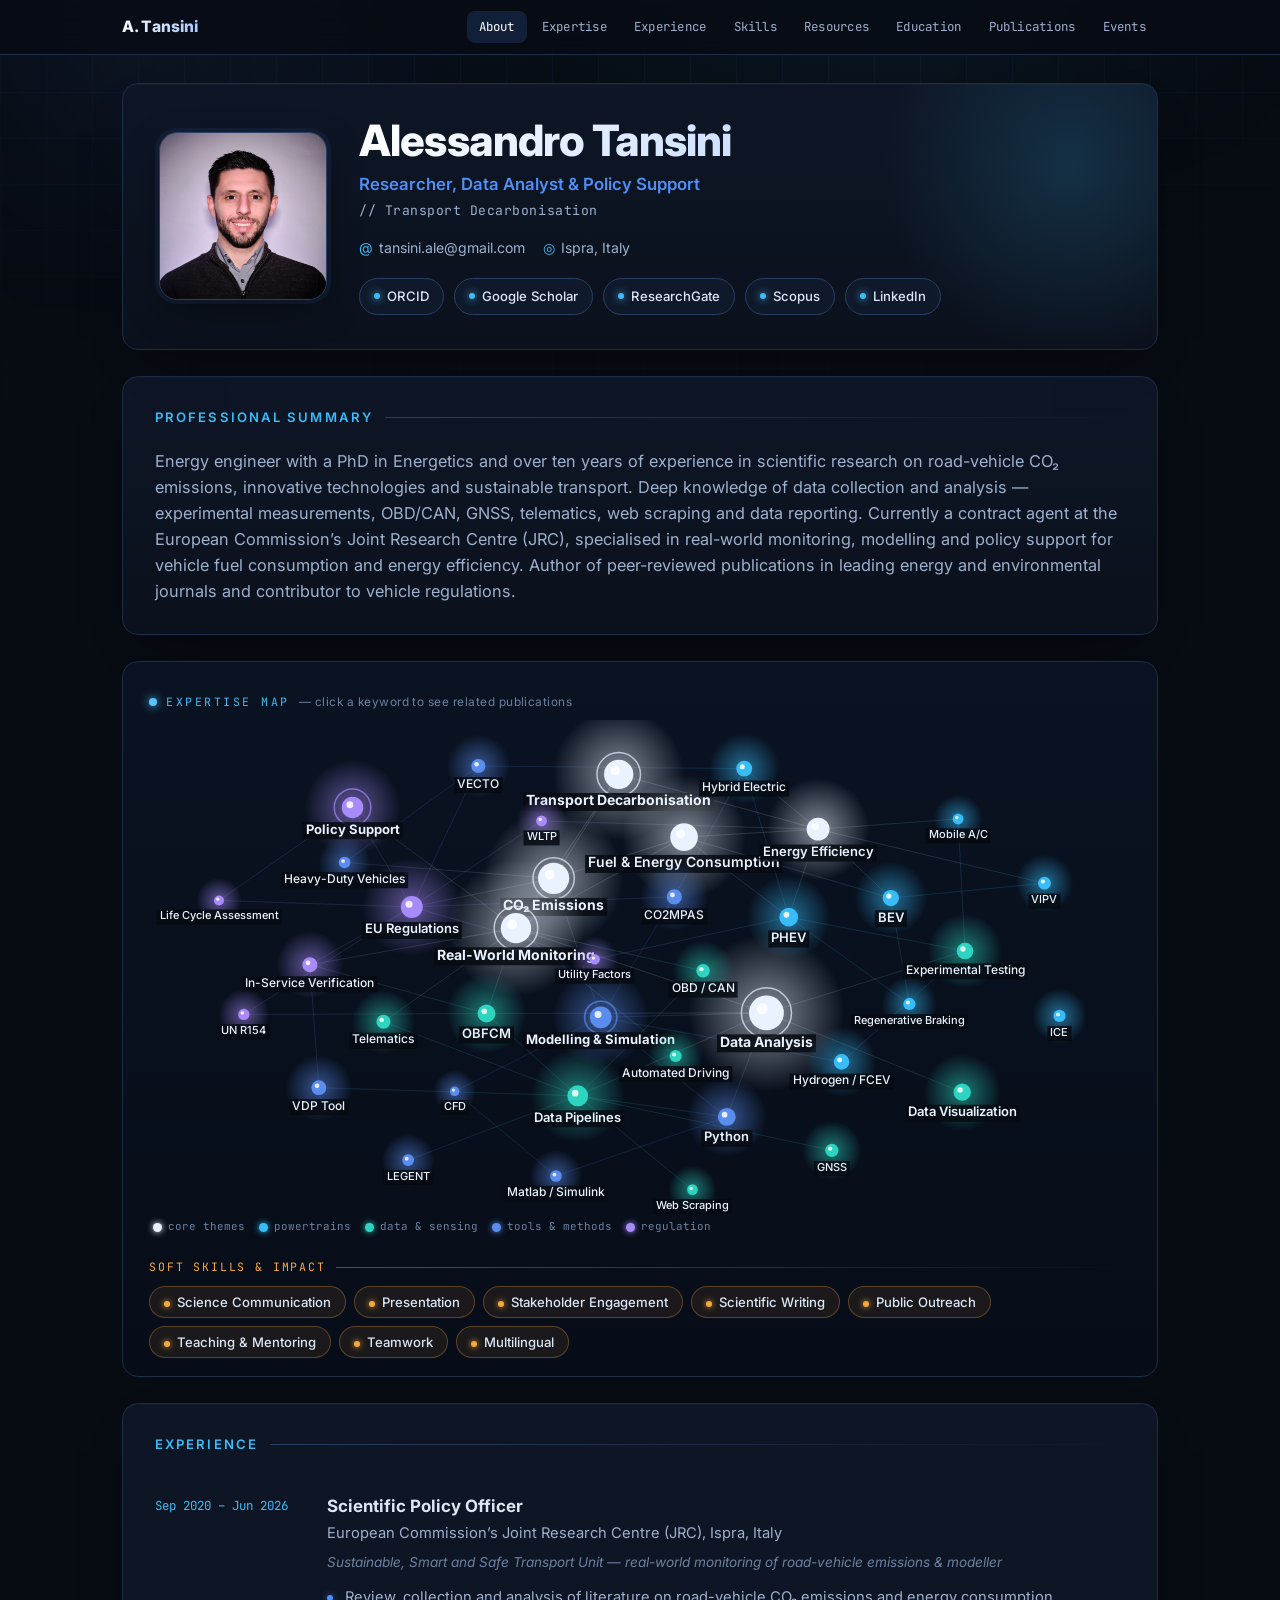
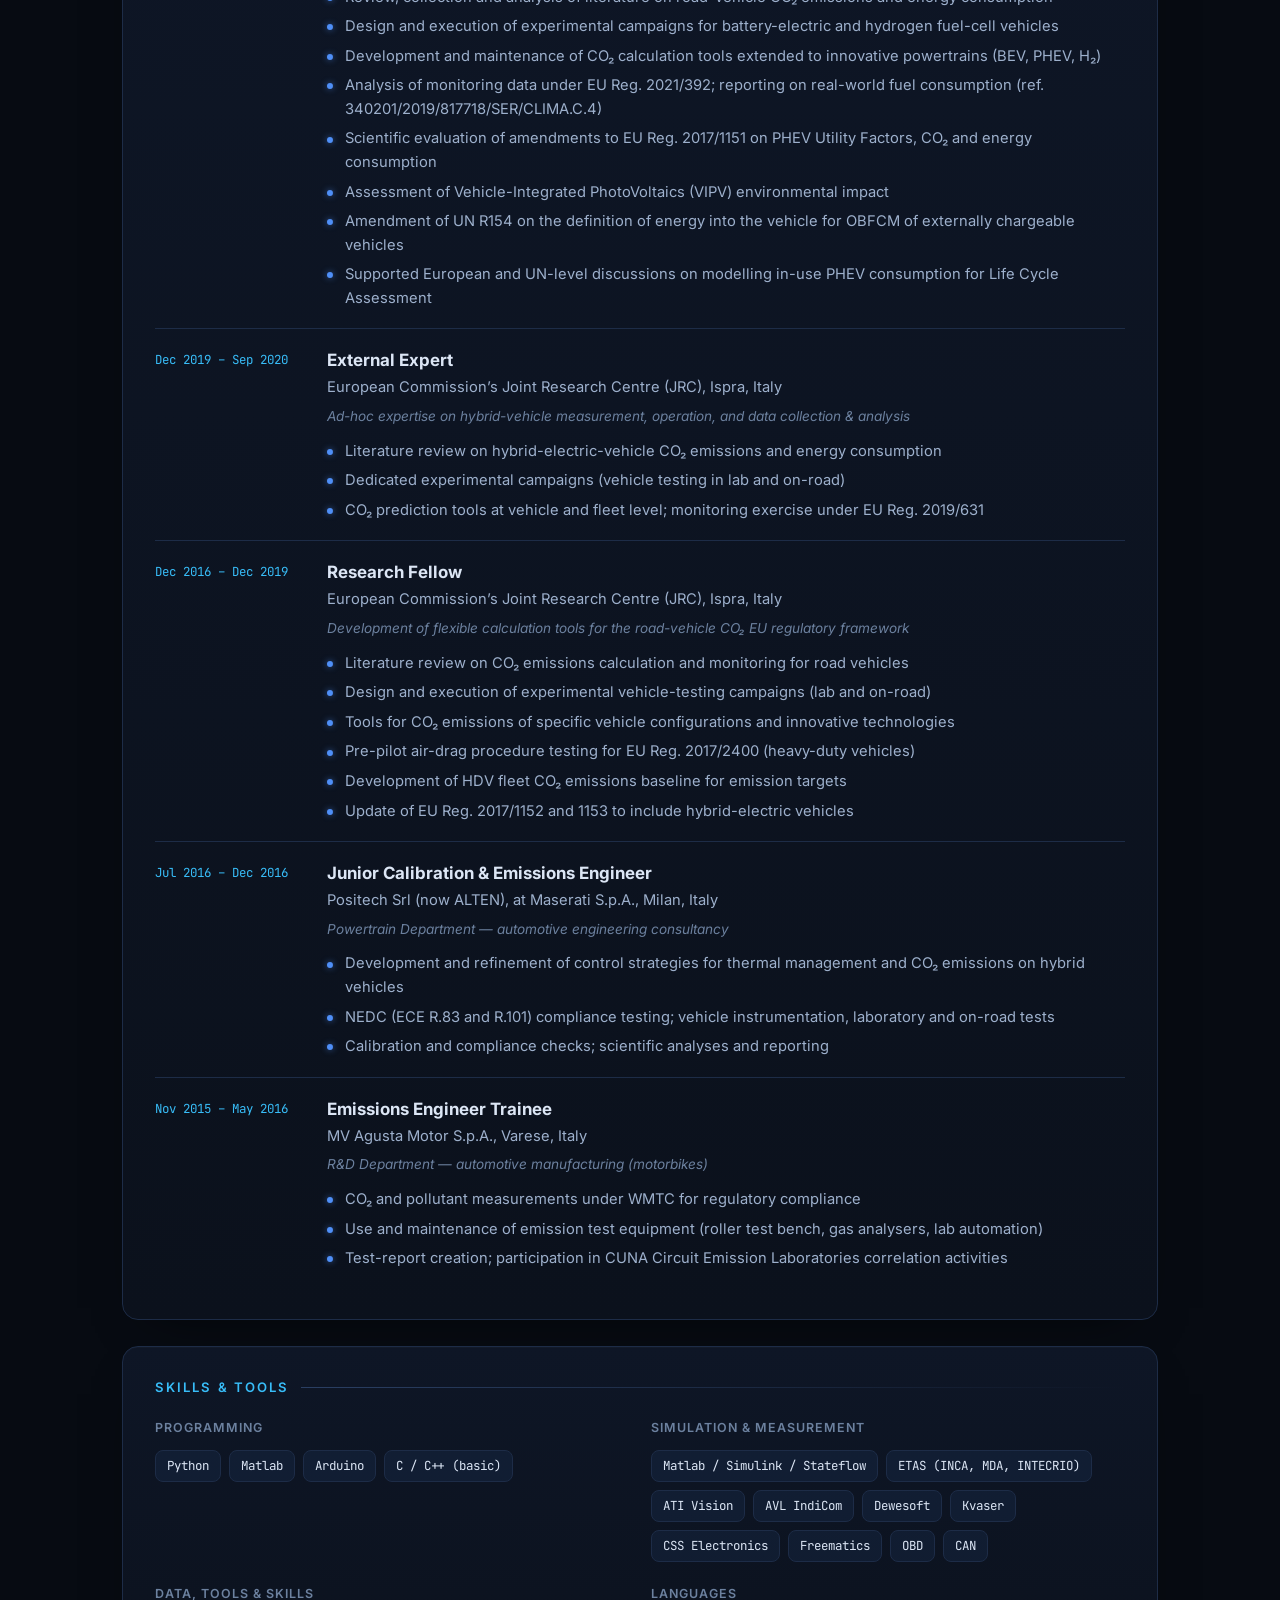
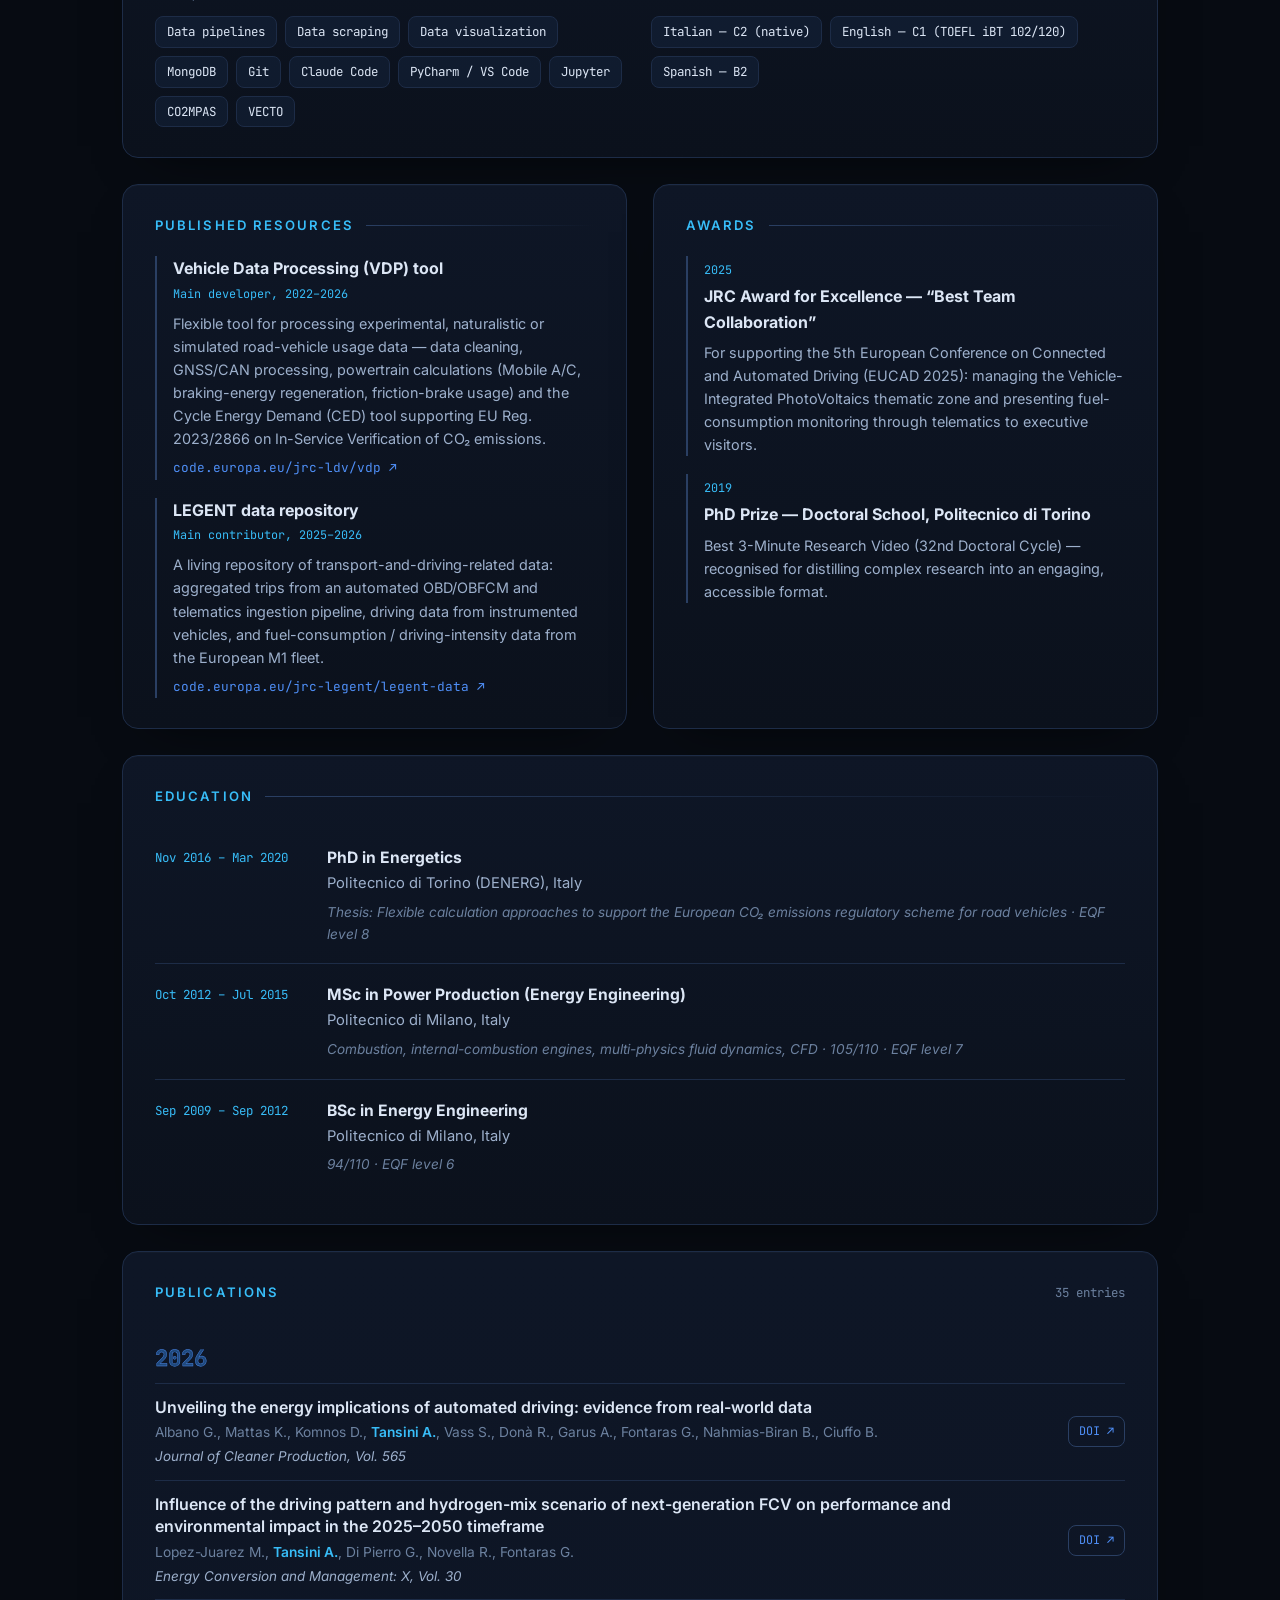
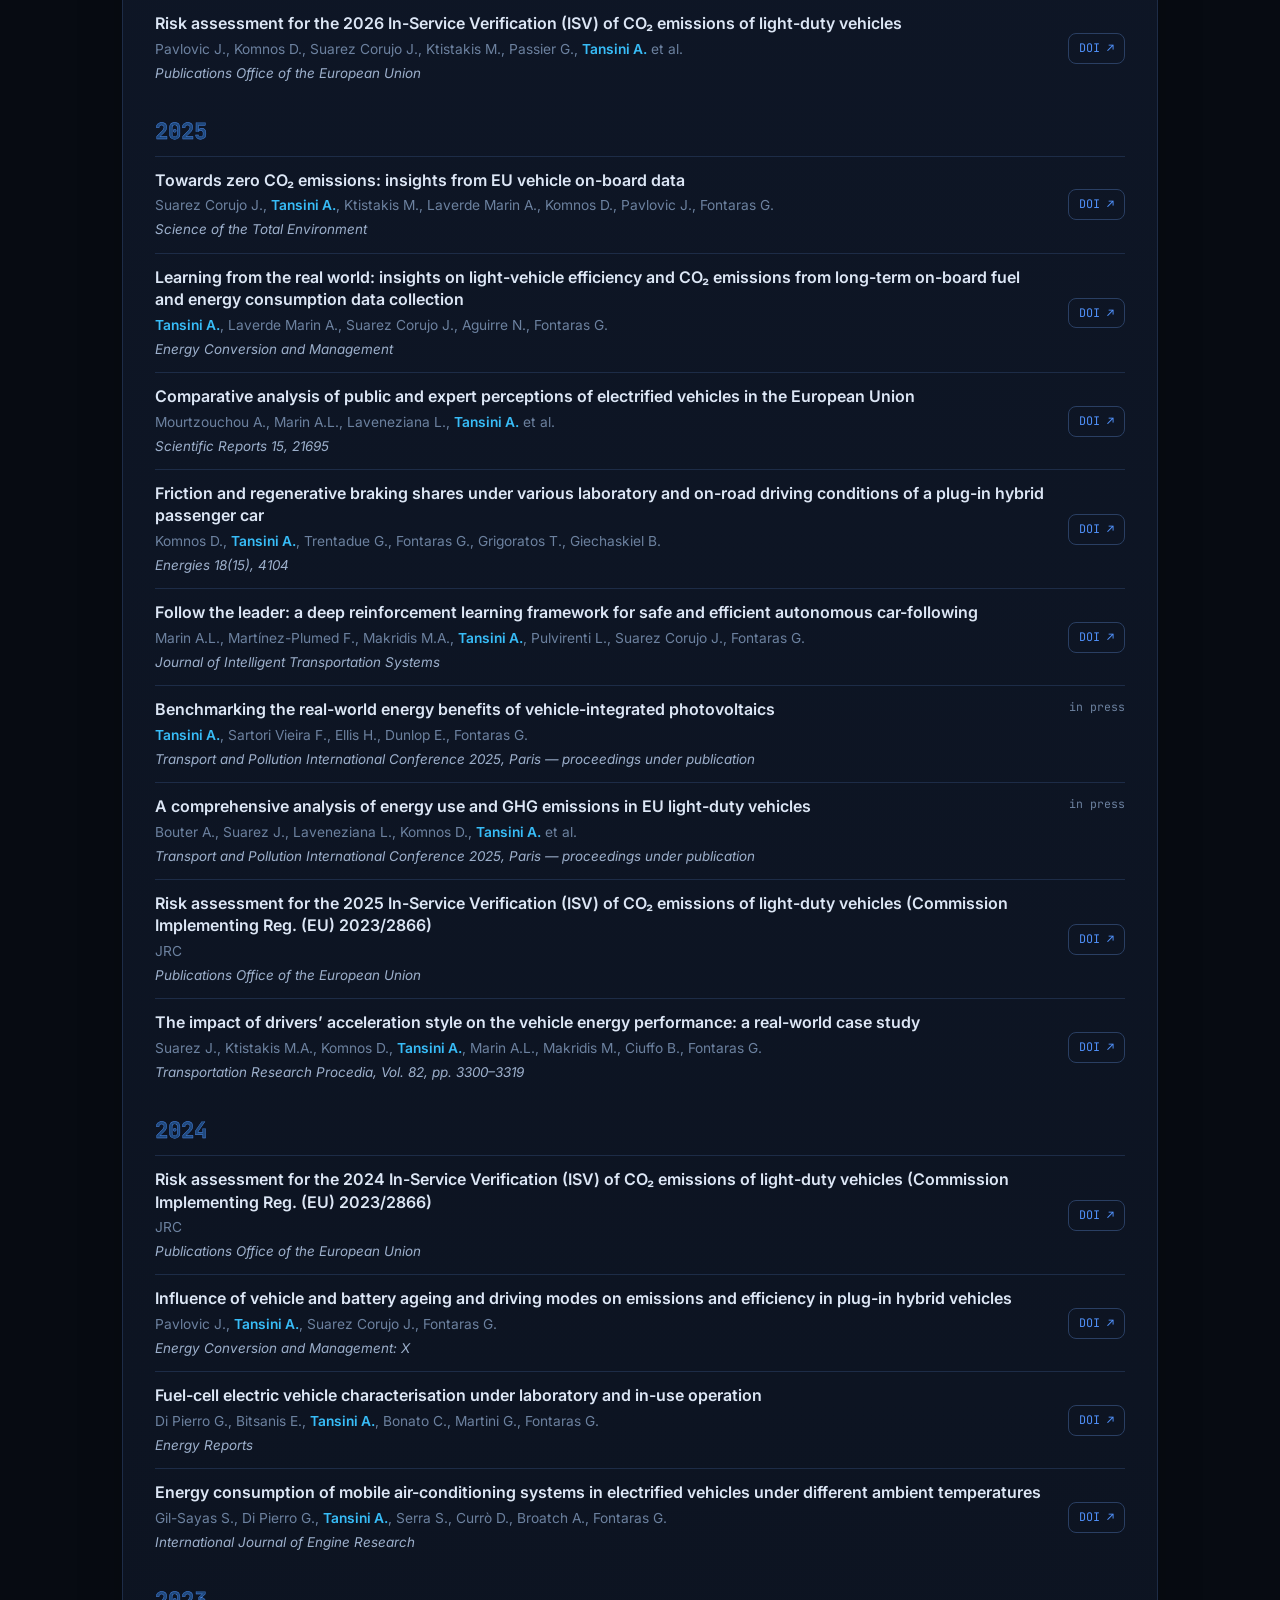
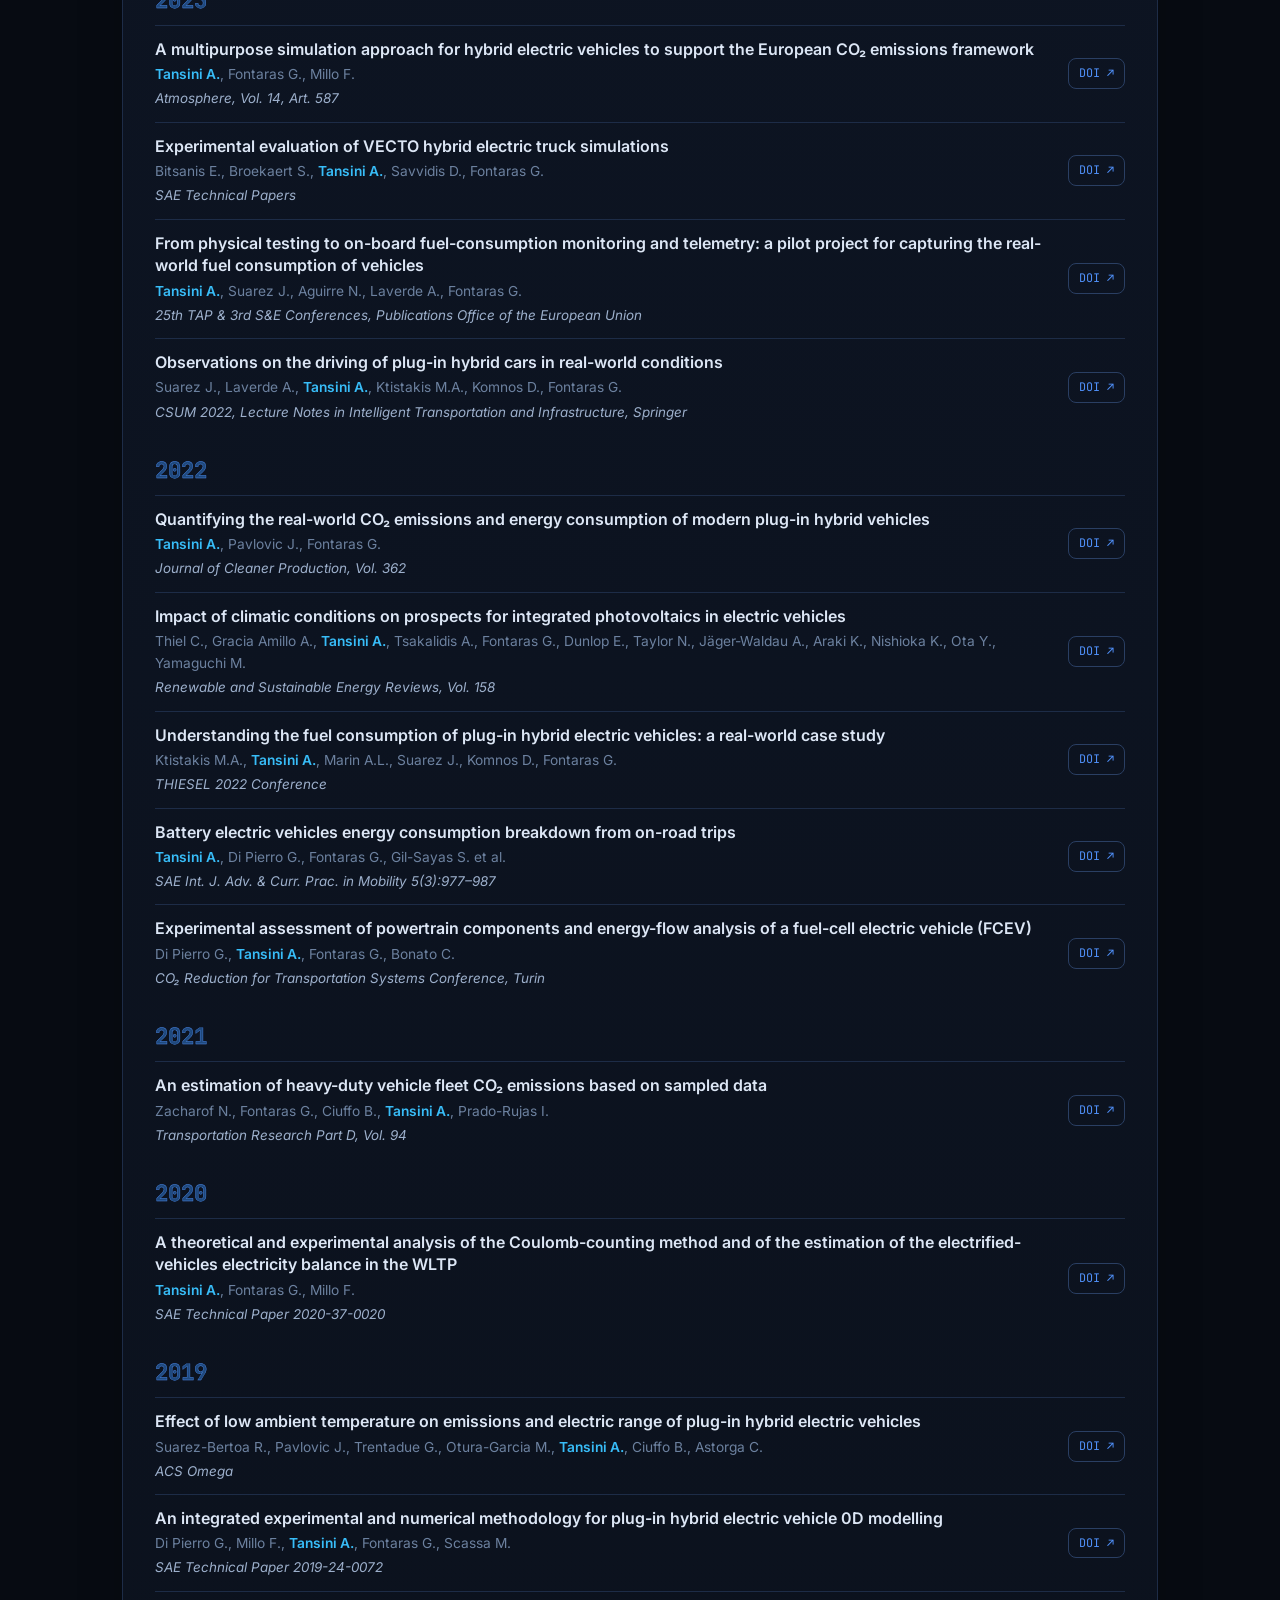
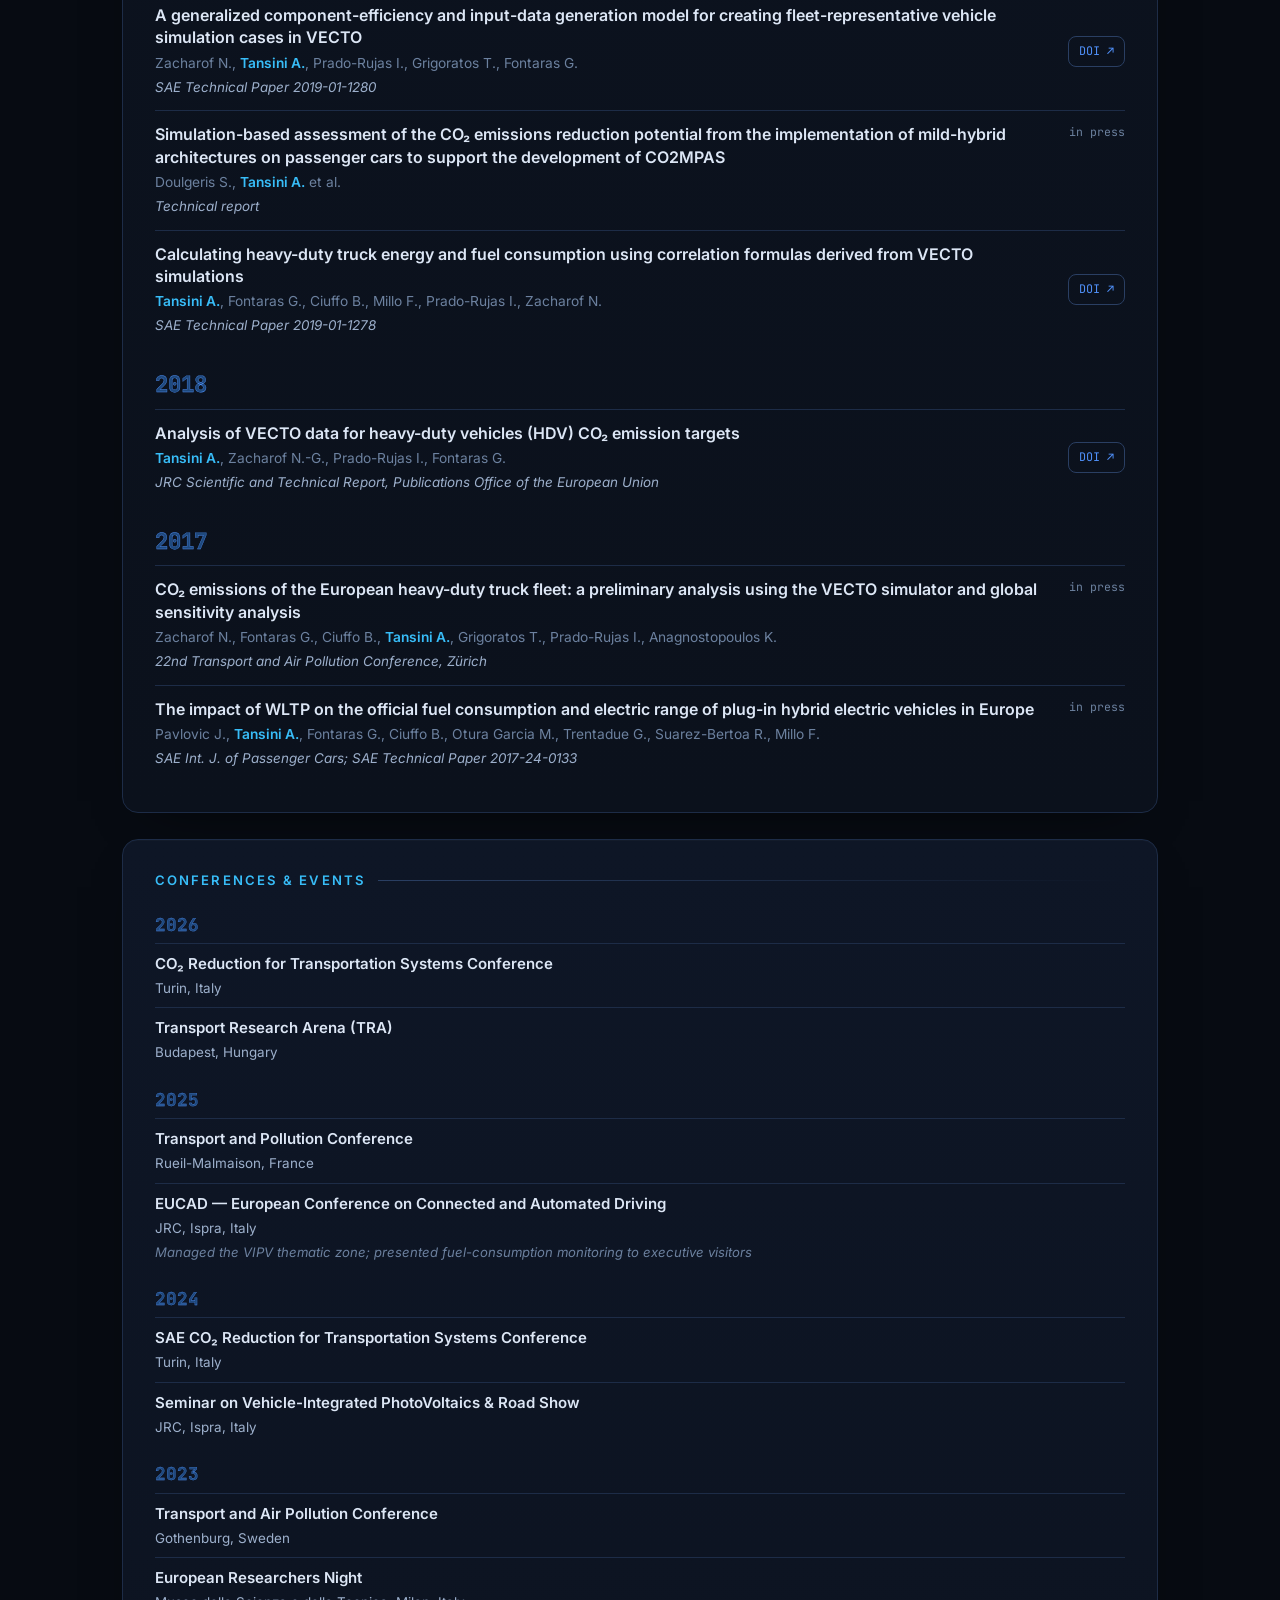
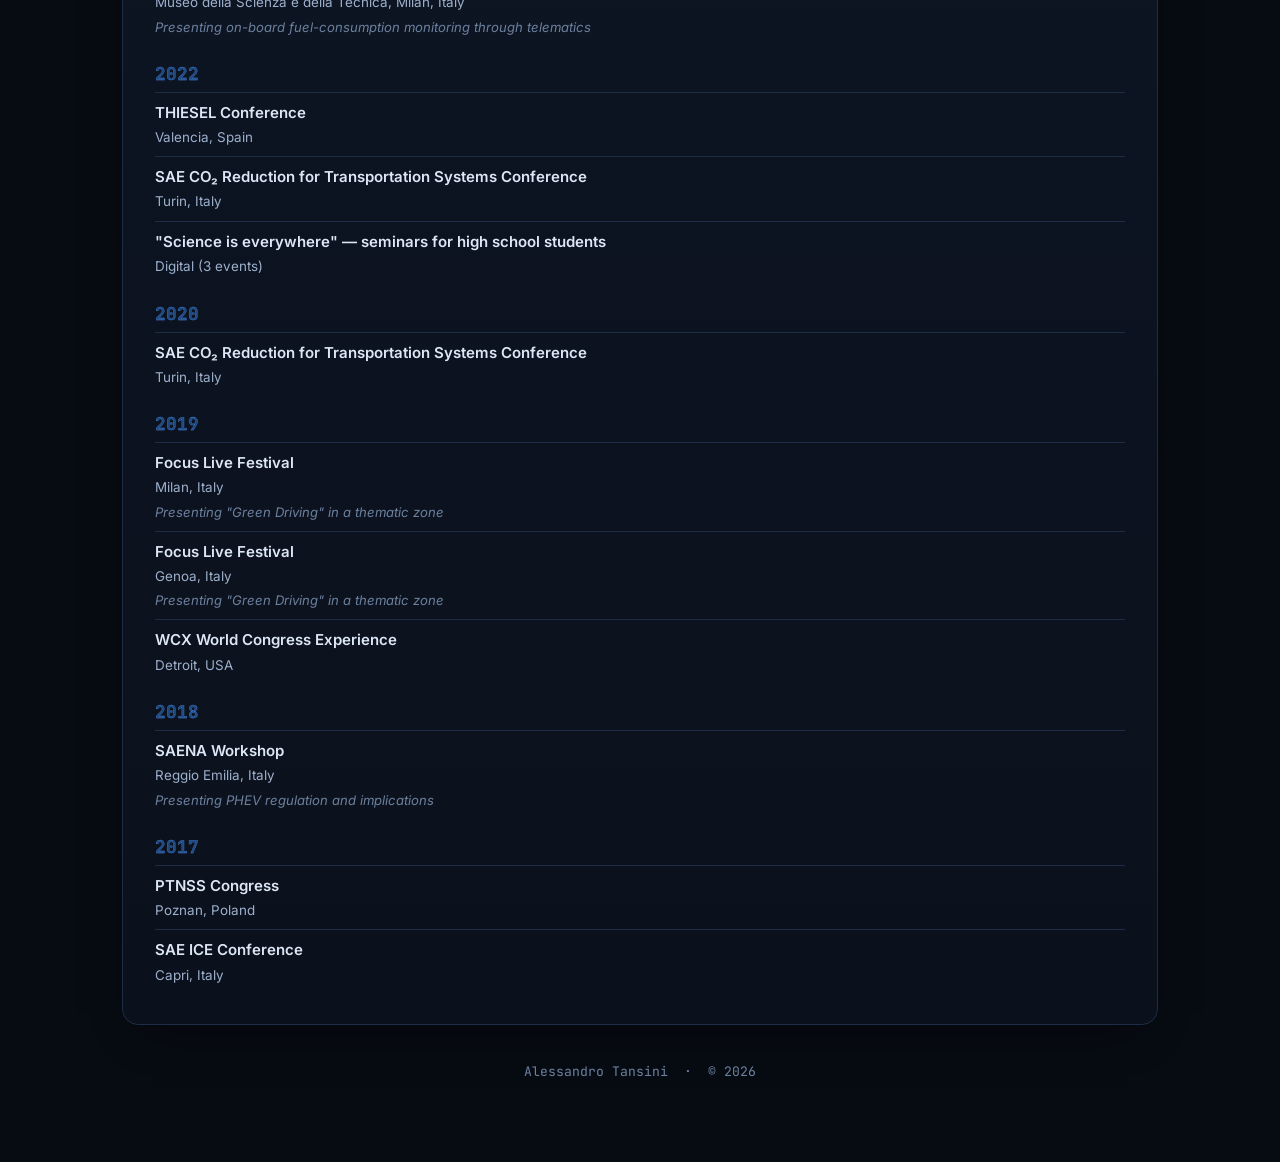
==== index.html @ 44c4a8dc "Update professional summary: over nine years to over ten years" ====
<!DOCTYPE html>
<html lang="en">
<head>
  <meta charset="UTF-8" />
  <meta name="viewport" content="width=device-width, initial-scale=1.0" />
  <script>
    /* Send phones/small touch devices to the mobile layout.
       Add ?full to the URL to force the desktop version. */
    (function () {
      try {
        var ua = navigator.userAgent || "";
        var isMobile = /Android|webOS|iPhone|iPod|iPad|BlackBerry|IEMobile|Opera Mini|Mobile/i.test(ua);
        if (isMobile && !/[?&]full\b/.test(location.search)) {
          location.replace("mobile.html");
        }
      } catch (e) {}
    })();
  </script>
  <title>Alessandro Tansini — Researcher, Data Analyst &amp; Policy Support</title>
  <meta name="description" content="Alessandro Tansini — energy engineer, PhD, researcher and data analyst specialised in road-vehicle CO₂ emissions, real-world monitoring and transport decarbonisation." />
  <meta name="author" content="Alessandro Tansini" />

  <!-- Open Graph / social preview -->
  <meta property="og:title" content="Alessandro Tansini — Researcher &amp; Data Analyst" />
  <meta property="og:description" content="Transport decarbonisation · real-world vehicle CO₂ monitoring · data analysis · policy support." />
  <meta property="og:type" content="website" />
  <meta property="og:image" content="assets/photo.png" />

  <link rel="preconnect" href="https://fonts.googleapis.com" />
  <link rel="preconnect" href="https://fonts.gstatic.com" crossorigin />
  <link href="https://fonts.googleapis.com/css2?family=Inter:wght@400;500;600;700;800&family=JetBrains+Mono:wght@400;500&display=swap" rel="stylesheet" />
  <link rel="stylesheet" href="styles.css?v=9" />
</head>
<body>
  <div class="bg-grid" aria-hidden="true"></div>

  <nav class="topnav" aria-label="Section navigation">
    <div class="topnav-inner">
      <a class="topnav-brand" href="#hero">A. Tansini</a>
      <div class="topnav-links">
        <a href="#hero">About</a>
        <a href="#expertise">Expertise</a>
        <a href="#experience-section">Experience</a>
        <a href="#skills-section">Skills</a>
        <a href="#resources-section">Resources</a>
        <a href="#education-section">Education</a>
        <a href="#publications-section">Publications</a>
        <a href="#events-section">Events</a>
      </div>
    </div>
  </nav>

  <main class="wrap">

    <!-- ===== HERO / PROFILE CARD ===== -->
    <header class="card hero" id="hero"></header>

    <!-- ===== SUMMARY ===== -->
    <section class="card" id="summary-section">
      <h2 class="section-title">Professional summary</h2>
      <p id="summary" class="summary"></p>
    </section>

    <!-- ===== KEYWORD GRAPH ===== -->
    <section id="expertise" class="graph-section" aria-label="Expertise map">
      <div class="section-eyebrow"><span class="dot"></span> EXPERTISE MAP
        <span class="eyebrow-hint">— click a keyword to see related publications</span>
      </div>
      <div class="graph-stage">
        <canvas id="graph-canvas"></canvas>
        <div id="graph-legend" class="graph-legend"></div>
      </div>
      <div id="soft-skills" class="soft-skills"></div>
    </section>

    <!-- ===== EXPERIENCE ===== -->
    <section class="card" id="experience-section">
      <h2 class="section-title">Experience</h2>
      <div id="experience" class="timeline"></div>
    </section>

    <!-- ===== SKILLS ===== -->
    <section class="card" id="skills-section">
      <h2 class="section-title">Skills &amp; tools</h2>
      <div id="skills" class="skills"></div>
    </section>

    <!-- ===== RESOURCES & AWARDS ===== -->
    <div class="two-col">
      <section class="card" id="resources-section">
        <h2 class="section-title">Published resources</h2>
        <div id="resources" class="resources"></div>
      </section>
      <section class="card" id="awards-section">
        <h2 class="section-title">Awards</h2>
        <div id="awards" class="awards"></div>
      </section>
    </div>

    <!-- ===== EDUCATION ===== -->
    <section class="card" id="education-section">
      <h2 class="section-title">Education</h2>
      <div id="education" class="timeline timeline--compact"></div>
    </section>

    <!-- ===== PUBLICATIONS ===== -->
    <section class="card" id="publications-section">
      <div class="pub-head">
        <h2 class="section-title">Publications</h2>
        <span id="pub-count" class="pub-count"></span>
      </div>
      <div id="pub-filter" class="pub-filter" hidden></div>
      <div id="publications" class="publications"></div>
    </section>

    <!-- ===== EVENTS ===== -->
    <section class="card" id="events-section">
      <h2 class="section-title">Conferences &amp; events</h2>
      <div id="events" class="events"></div>
    </section>

    <footer class="footer">
      <span id="footer-name"></span>
      <span class="footer-sep">·</span>
      <span id="footer-year"></span>
    </footer>
  </main>

  <script src="data.js?v=9"></script>
  <script src="graph-alt-data.js?v=9"></script>
  <script src="graph-engine.js?v=9"></script>
  <script src="main.js?v=9"></script>
</body>
</html>
---- styles.css ----
/* =============================================================================
   styles.css — dark "data-viz" theme
   ========================================================================== */

:root {
  --bg:        #070b12;
  --bg-2:      #0b111c;
  --card:      #0e1626;
  --card-2:    #111c30;
  --border:    #1d2c47;
  --border-2:  #2a3f63;
  --text:      #dce6f5;
  --text-dim:  #9db0cc;
  --text-mute: #6c819f;
  --brand:     #1F497D;
  --accent:    #4f8ff7;
  --accent-2:  #38bdf8;
  --glow:      #58c4ff;
  --radius:    16px;
  --maxw:      1080px;
}

* { box-sizing: border-box; }

html { scroll-behavior: smooth; }

body {
  margin: 0;
  background: var(--bg);
  color: var(--text);
  font-family: "Inter", system-ui, -apple-system, "Segoe UI", sans-serif;
  font-size: 16px;
  line-height: 1.6;
  -webkit-font-smoothing: antialiased;
  text-rendering: optimizeLegibility;
  overflow-x: hidden;
}

/* faint background grid + radial glow */
.bg-grid {
  position: fixed;
  inset: 0;
  z-index: 0;
  pointer-events: none;
  background-image:
    linear-gradient(rgba(79,143,247,0.045) 1px, transparent 1px),
    linear-gradient(90deg, rgba(79,143,247,0.045) 1px, transparent 1px);
  background-size: 46px 46px;
  mask-image: radial-gradient(ellipse 80% 60% at 50% 0%, #000 30%, transparent 100%);
}
.bg-grid::after {
  content: "";
  position: absolute;
  inset: 0;
  background:
    radial-gradient(60% 50% at 70% -10%, rgba(56,189,248,0.10), transparent 70%),
    radial-gradient(50% 45% at 10% 5%, rgba(79,143,247,0.10), transparent 70%);
}

.wrap {
  position: relative;
  z-index: 1;
  max-width: var(--maxw);
  margin: 0 auto;
  padding: 28px 22px 80px;
  display: flex;
  flex-direction: column;
  gap: 26px;
}

/* ---------- Top navigation ---------- */
.topnav {
  position: sticky;
  top: 0;
  z-index: 50;
  background: rgba(7, 11, 18, 0.72);
  backdrop-filter: blur(12px);
  -webkit-backdrop-filter: blur(12px);
  border-bottom: 1px solid var(--border);
}
.topnav-inner {
  max-width: var(--maxw);
  margin: 0 auto;
  display: flex;
  align-items: center;
  gap: 18px;
  padding: 11px 22px;
}
.topnav-brand {
  font-weight: 800;
  font-size: 0.98rem;
  letter-spacing: 0.01em;
  text-decoration: none;
  background: linear-gradient(120deg, #fff, #9fc3ff);
  -webkit-background-clip: text;
  background-clip: text;
  color: transparent;
  white-space: nowrap;
}
.topnav-links {
  display: flex;
  gap: 3px;
  margin-left: auto;
  overflow-x: auto;
  scrollbar-width: none;
}
.topnav-links::-webkit-scrollbar { display: none; }
.topnav-links a {
  font-family: "JetBrains Mono", monospace;
  font-size: 0.78rem;
  letter-spacing: 0.02em;
  color: var(--text-dim);
  text-decoration: none;
  padding: 6px 12px;
  border-radius: 8px;
  white-space: nowrap;
  transition: color 0.15s ease, background 0.15s ease;
}
.topnav-links a:hover { color: var(--glow); background: rgba(79, 143, 247, 0.08); }
.topnav-links a.active { color: #fff; background: rgba(79, 143, 247, 0.16); }

/* keep section headings clear of the sticky bar when jumped to */
main [id] { scroll-margin-top: 74px; }

/* ---------- Cards ---------- */
.card {
  background: linear-gradient(180deg, var(--card), var(--bg-2));
  border: 1px solid var(--border);
  border-radius: var(--radius);
  padding: 30px 32px;
  box-shadow: 0 1px 0 rgba(255,255,255,0.02) inset, 0 18px 50px -30px rgba(0,0,0,0.8);
}

.section-title {
  font-size: 0.82rem;
  letter-spacing: 0.16em;
  text-transform: uppercase;
  color: var(--accent-2);
  margin: 0 0 20px;
  font-weight: 600;
  display: flex;
  align-items: center;
  gap: 12px;
}
.section-title::after {
  content: "";
  flex: 1;
  height: 1px;
  background: linear-gradient(90deg, var(--border-2), transparent);
}

/* ---------- Hero card ---------- */
.hero {
  display: grid;
  grid-template-columns: auto 1fr;
  gap: 32px;
  align-items: center;
  padding: 34px 36px;
  position: relative;
  overflow: hidden;
}
.hero::before {
  content: "";
  position: absolute;
  top: -40%;
  right: -10%;
  width: 380px;
  height: 380px;
  background: radial-gradient(circle, rgba(56,189,248,0.16), transparent 70%);
  pointer-events: none;
}
.hero-photo {
  width: 168px;
  height: 168px;
  border-radius: 18px;
  object-fit: cover;
  border: 1px solid var(--border-2);
  box-shadow: 0 0 0 4px rgba(79,143,247,0.08), 0 12px 40px -12px rgba(0,0,0,0.7);
}
.hero-body { min-width: 0; }
.hero-name {
  font-size: clamp(1.9rem, 4vw, 2.7rem);
  font-weight: 800;
  letter-spacing: -0.02em;
  margin: 0;
  line-height: 1.05;
  background: linear-gradient(120deg, #ffffff, #9fc3ff);
  -webkit-background-clip: text;
  background-clip: text;
  color: transparent;
}
.hero-title {
  margin: 8px 0 2px;
  color: var(--accent);
  font-weight: 600;
  font-size: 1.05rem;
}
.hero-sub {
  margin: 0;
  color: var(--text-dim);
  font-family: "JetBrains Mono", monospace;
  font-size: 0.82rem;
  letter-spacing: 0.04em;
}
.hero-meta {
  margin: 16px 0 0;
  display: flex;
  flex-wrap: wrap;
  gap: 8px 18px;
  font-size: 0.88rem;
  color: var(--text-dim);
}
.hero-meta a { color: var(--text-dim); text-decoration: none; }
.hero-meta a:hover { color: var(--glow); }
.hero-meta .ic { color: var(--accent-2); margin-right: 6px; }

.hero-links {
  margin-top: 18px;
  display: flex;
  flex-wrap: wrap;
  gap: 10px;
}
.chip-link {
  display: inline-flex;
  align-items: center;
  gap: 7px;
  padding: 7px 14px;
  border: 1px solid var(--border-2);
  border-radius: 999px;
  background: rgba(79,143,247,0.06);
  color: var(--text);
  text-decoration: none;
  font-size: 0.82rem;
  font-weight: 500;
  transition: all 0.18s ease;
}
.chip-link::before {
  content: "";
  width: 6px; height: 6px;
  border-radius: 50%;
  background: var(--accent-2);
  box-shadow: 0 0 8px var(--glow);
}
.chip-link:hover {
  border-color: var(--accent);
  background: rgba(79,143,247,0.16);
  transform: translateY(-1px);
}

/* ---------- Graph section ---------- */
.graph-section {
  background: linear-gradient(180deg, #0a1322, #070d18);
  border: 1px solid var(--border);
  border-radius: var(--radius);
  padding: 26px 26px 18px;
  position: relative;
  overflow: hidden;
}
.section-eyebrow {
  display: inline-flex;
  align-items: center;
  gap: 9px;
  font-family: "JetBrains Mono", monospace;
  font-size: 0.72rem;
  letter-spacing: 0.22em;
  color: var(--accent-2);
}
.section-eyebrow .dot {
  width: 8px; height: 8px; border-radius: 50%;
  background: var(--glow);
  box-shadow: 0 0 10px var(--glow);
  animation: pulse 2.4s ease-in-out infinite;
}
@keyframes pulse { 0%,100%{opacity:1} 50%{opacity:0.35} }
.eyebrow-hint {
  color: var(--text-mute);
  letter-spacing: 0.04em;
  text-transform: none;
  font-family: "Inter", sans-serif;
  font-size: 0.74rem;
}
@media (max-width: 560px) { .eyebrow-hint { display: none; } }

.graph-caption {
  margin: 10px 0 4px;
  max-width: 620px;
  color: var(--text-dim);
  font-size: 0.92rem;
}
.graph-stage {
  position: relative;
  width: 100%;
  height: 520px;
  margin-top: 6px;
}
#graph-canvas {
  width: 100%;
  height: 100%;
  display: block;
  cursor: crosshair;
}
.graph-legend {
  position: absolute;
  left: 4px;
  bottom: 4px;
  display: flex;
  flex-wrap: wrap;
  gap: 6px 14px;
  font-family: "JetBrains Mono", monospace;
  font-size: 0.68rem;
  color: var(--text-mute);
  pointer-events: none;
}
.graph-legend span { display: inline-flex; align-items: center; gap: 6px; }
.graph-legend i {
  width: 9px; height: 9px; border-radius: 50%;
  display: inline-block;
}

/* ---------- Soft skills (pills below the expertise map) ---------- */
.soft-skills { margin-top: 18px; }
.soft-title {
  font-family: "JetBrains Mono", monospace;
  font-size: 0.72rem;
  letter-spacing: 0.16em;
  text-transform: uppercase;
  color: #f6a93b;
  margin: 0 0 10px;
  display: flex;
  align-items: center;
  gap: 10px;
}
.soft-title::after {
  content: "";
  flex: 1;
  height: 1px;
  background: linear-gradient(90deg, rgba(246, 169, 59, 0.4), transparent);
}
.soft-pills {
  display: flex;
  flex-wrap: wrap;
  gap: 8px;
}
.soft-pill {
  font-family: "Inter", sans-serif;
  font-weight: 500;
  font-size: 0.82rem;
  color: var(--text);
  background: rgba(246, 169, 59, 0.08);
  border: 1px solid rgba(246, 169, 59, 0.3);
  border-radius: 999px;
  padding: 7px 14px;
  cursor: pointer;
  transition: all 0.15s ease;
  -webkit-tap-highlight-color: transparent;
}
.soft-pill::before {
  content: "";
  display: inline-block;
  width: 6px; height: 6px;
  border-radius: 50%;
  background: #f6a93b;
  box-shadow: 0 0 6px #f6a93b;
  margin-right: 7px;
  vertical-align: middle;
}
.soft-pill:hover {
  background: rgba(246, 169, 59, 0.16);
  border-color: rgba(246, 169, 59, 0.55);
}
.soft-pill.active {
  background: rgba(246, 169, 59, 0.22);
  border-color: #f6a93b;
  color: #fff;
  box-shadow: 0 0 0 1px #f6a93b, 0 0 12px -2px rgba(246, 169, 59, 0.5);
}
.soft-desc {
  background: rgba(246, 169, 59, 0.05);
  border: 1px solid rgba(246, 169, 59, 0.18);
  border-radius: 10px;
  padding: 12px 16px;
  margin-top: 10px;
  font-size: 0.9rem;
  color: var(--text-dim);
  line-height: 1.55;
}
.soft-desc[hidden] { display: none; }
.soft-desc-label {
  display: block;
  font-weight: 700;
  color: #f6a93b;
  margin-bottom: 4px;
  font-size: 0.85rem;
}

/* ---------- Events ---------- */
.events { display: flex; flex-direction: column; }
.ev-year {
  font-family: "JetBrains Mono", monospace;
  font-size: 1.1rem;
  font-weight: 700;
  color: var(--brand);
  -webkit-text-stroke: 0.3px var(--accent);
  margin: 14px 0 4px;
}
.events .ev-year:first-child { margin-top: 0; }
.ev {
  padding: 8px 0;
  border-top: 1px solid var(--border);
}
.ev-name { font-weight: 600; margin: 0; font-size: 0.94rem; }
.ev-loc { color: var(--text-dim); font-size: 0.84rem; margin: 2px 0 0; }
.ev-note { color: var(--text-mute); font-size: 0.82rem; font-style: italic; margin: 3px 0 0; }

/* ---------- Summary ---------- */
.summary { margin: 0; color: var(--text-dim); font-size: 1.02rem; }
.summary .hl { color: var(--text); font-weight: 600; }

/* ---------- Timeline ---------- */
.timeline { display: flex; flex-direction: column; gap: 0; }
.tl-item {
  display: grid;
  grid-template-columns: 150px 1fr;
  gap: 22px;
  padding: 18px 0;
  border-top: 1px solid var(--border);
  position: relative;
}
.timeline .tl-item:first-child { border-top: none; }
.tl-period {
  font-family: "JetBrains Mono", monospace;
  font-size: 0.78rem;
  color: var(--accent-2);
  padding-top: 3px;
}
.tl-role { font-weight: 700; font-size: 1.06rem; margin: 0; }
.tl-org { color: var(--text-dim); font-size: 0.92rem; margin: 2px 0 0; }
.tl-note {
  color: var(--text-mute);
  font-size: 0.85rem;
  font-style: italic;
  margin: 6px 0 0;
}
.tl-points {
  margin: 12px 0 0;
  padding: 0;
  list-style: none;
  display: flex;
  flex-direction: column;
  gap: 6px;
}
.tl-points li {
  position: relative;
  padding-left: 18px;
  color: var(--text-dim);
  font-size: 0.92rem;
}
.tl-points li::before {
  content: "";
  position: absolute;
  left: 0; top: 0.62em;
  width: 6px; height: 6px;
  border-radius: 50%;
  background: var(--accent);
  box-shadow: 0 0 6px rgba(79,143,247,0.6);
}
.timeline--compact .tl-role { font-size: 0.98rem; }

/* ---------- Skills ---------- */
.skills { display: grid; grid-template-columns: repeat(2, 1fr); gap: 22px; }
.skill-group h3 {
  font-size: 0.78rem;
  letter-spacing: 0.08em;
  text-transform: uppercase;
  color: var(--text-mute);
  margin: 0 0 12px;
  font-weight: 600;
}
.tags { display: flex; flex-wrap: wrap; gap: 8px; }
.tag {
  font-family: "JetBrains Mono", monospace;
  font-size: 0.78rem;
  padding: 5px 11px;
  border-radius: 8px;
  background: rgba(79,143,247,0.07);
  border: 1px solid var(--border);
  color: var(--text);
  transition: all 0.16s ease;
}
.tag:hover { background: rgba(79,143,247,0.13); }

/* ---------- Two column ---------- */
.two-col { display: grid; grid-template-columns: 1fr 1fr; gap: 26px; }
.two-col > .card { margin: 0; }

/* ---------- Resources ---------- */
.resources, .awards { display: flex; flex-direction: column; gap: 18px; }
.res-item, .award-item {
  border-left: 2px solid var(--border-2);
  padding-left: 16px;
}
.res-name { font-weight: 700; margin: 0; }
.res-name a { color: var(--text); text-decoration: none; }
.res-name a:hover { color: var(--glow); }
.res-role {
  font-family: "JetBrains Mono", monospace;
  font-size: 0.74rem;
  color: var(--accent-2);
  margin: 3px 0 8px;
}
.res-desc, .award-desc { color: var(--text-dim); font-size: 0.9rem; margin: 0; }
.res-link {
  display: inline-block;
  margin-top: 8px;
  font-size: 0.8rem;
  color: var(--accent);
  text-decoration: none;
  font-family: "JetBrains Mono", monospace;
}
.res-link:hover { color: var(--glow); }

.award-year {
  font-family: "JetBrains Mono", monospace;
  font-size: 0.74rem;
  color: var(--accent-2);
}
.award-name { font-weight: 700; margin: 2px 0 6px; }

/* ---------- Publications ---------- */
.pub-filter {
  display: flex;
  align-items: center;
  gap: 10px;
  flex-wrap: wrap;
  background: rgba(79, 143, 247, 0.08);
  border: 1px solid var(--border-2);
  border-radius: 10px;
  padding: 9px 14px;
  margin-bottom: 14px;
  font-size: 0.88rem;
  color: var(--text-dim);
}
.pub-filter .pf-tag {
  font-family: "JetBrains Mono", monospace;
  color: var(--glow);
  font-weight: 600;
}
.pub-filter .pf-clear {
  margin-left: auto;
  background: transparent;
  border: 1px solid var(--border-2);
  color: var(--text-dim);
  font-family: "JetBrains Mono", monospace;
  font-size: 0.74rem;
  padding: 4px 10px;
  border-radius: 8px;
  cursor: pointer;
  transition: all 0.15s ease;
}
.pub-filter .pf-clear:hover {
  border-color: var(--accent);
  color: var(--glow);
  background: rgba(79, 143, 247, 0.12);
}
.pub-filter[hidden] { display: none; }

.pub-head { display: flex; align-items: baseline; justify-content: space-between; }
.pub-count {
  font-family: "JetBrains Mono", monospace;
  font-size: 0.78rem;
  color: var(--text-mute);
}
.publications { display: flex; flex-direction: column; }
.pub-year-block { margin-bottom: 6px; }
.pub-year {
  font-family: "JetBrains Mono", monospace;
  font-size: 1.4rem;
  font-weight: 700;
  color: var(--brand);
  -webkit-text-stroke: 0.4px var(--accent);
  margin: 18px 0 6px;
}
.pub {
  padding: 12px 0;
  border-top: 1px solid var(--border);
  display: grid;
  grid-template-columns: 1fr auto;
  gap: 16px;
  align-items: start;
}
.pub-main { min-width: 0; }
.pub-title { font-weight: 600; color: var(--text); margin: 0 0 3px; line-height: 1.4; }
.pub-authors { font-size: 0.86rem; color: var(--text-mute); margin: 0; }
.pub-authors .me { color: var(--accent-2); font-weight: 600; }
.pub-venue { font-size: 0.84rem; color: var(--text-dim); font-style: italic; margin: 3px 0 0; }
.pub-doi {
  white-space: nowrap;
  font-family: "JetBrains Mono", monospace;
  font-size: 0.74rem;
  color: var(--accent);
  text-decoration: none;
  border: 1px solid var(--border-2);
  padding: 5px 10px;
  border-radius: 8px;
  transition: all 0.16s ease;
  align-self: center;
}
.pub-doi:hover { border-color: var(--accent); color: var(--glow); background: rgba(79,143,247,0.1); }
.pub-noref { font-family: "JetBrains Mono", monospace; font-size: 0.72rem; color: var(--text-mute); }

/* ---------- Footer ---------- */
.footer {
  text-align: center;
  color: var(--text-mute);
  font-size: 0.82rem;
  font-family: "JetBrains Mono", monospace;
  padding-top: 10px;
}
.footer-sep { margin: 0 8px; }

/* ---------- Reveal on scroll ---------- */
.card, .graph-section {
  opacity: 0;
  transform: translateY(16px);
  transition: opacity 0.6s ease, transform 0.6s ease;
}
.revealed { opacity: 1 !important; transform: none !important; }
@media (prefers-reduced-motion: reduce) {
  .card, .graph-section { opacity: 1; transform: none; }
  .section-eyebrow .dot { animation: none; }
}

/* ---------- Responsive ---------- */
@media (max-width: 760px) {
  .wrap { padding: 26px 14px 60px; gap: 20px; }
  .card { padding: 24px 20px; }
  .hero { grid-template-columns: 1fr; text-align: center; justify-items: center; gap: 18px; }
  .hero-meta, .hero-links { justify-content: center; }
  .hero::before { display: none; }
  .skills { grid-template-columns: 1fr; }
  .two-col { grid-template-columns: 1fr; }
  .tl-item { grid-template-columns: 1fr; gap: 4px; }
  .tl-period { padding-top: 0; }
  .pub { grid-template-columns: 1fr; gap: 8px; }
  .pub-doi { justify-self: start; }
  .graph-stage { height: 440px; }
}
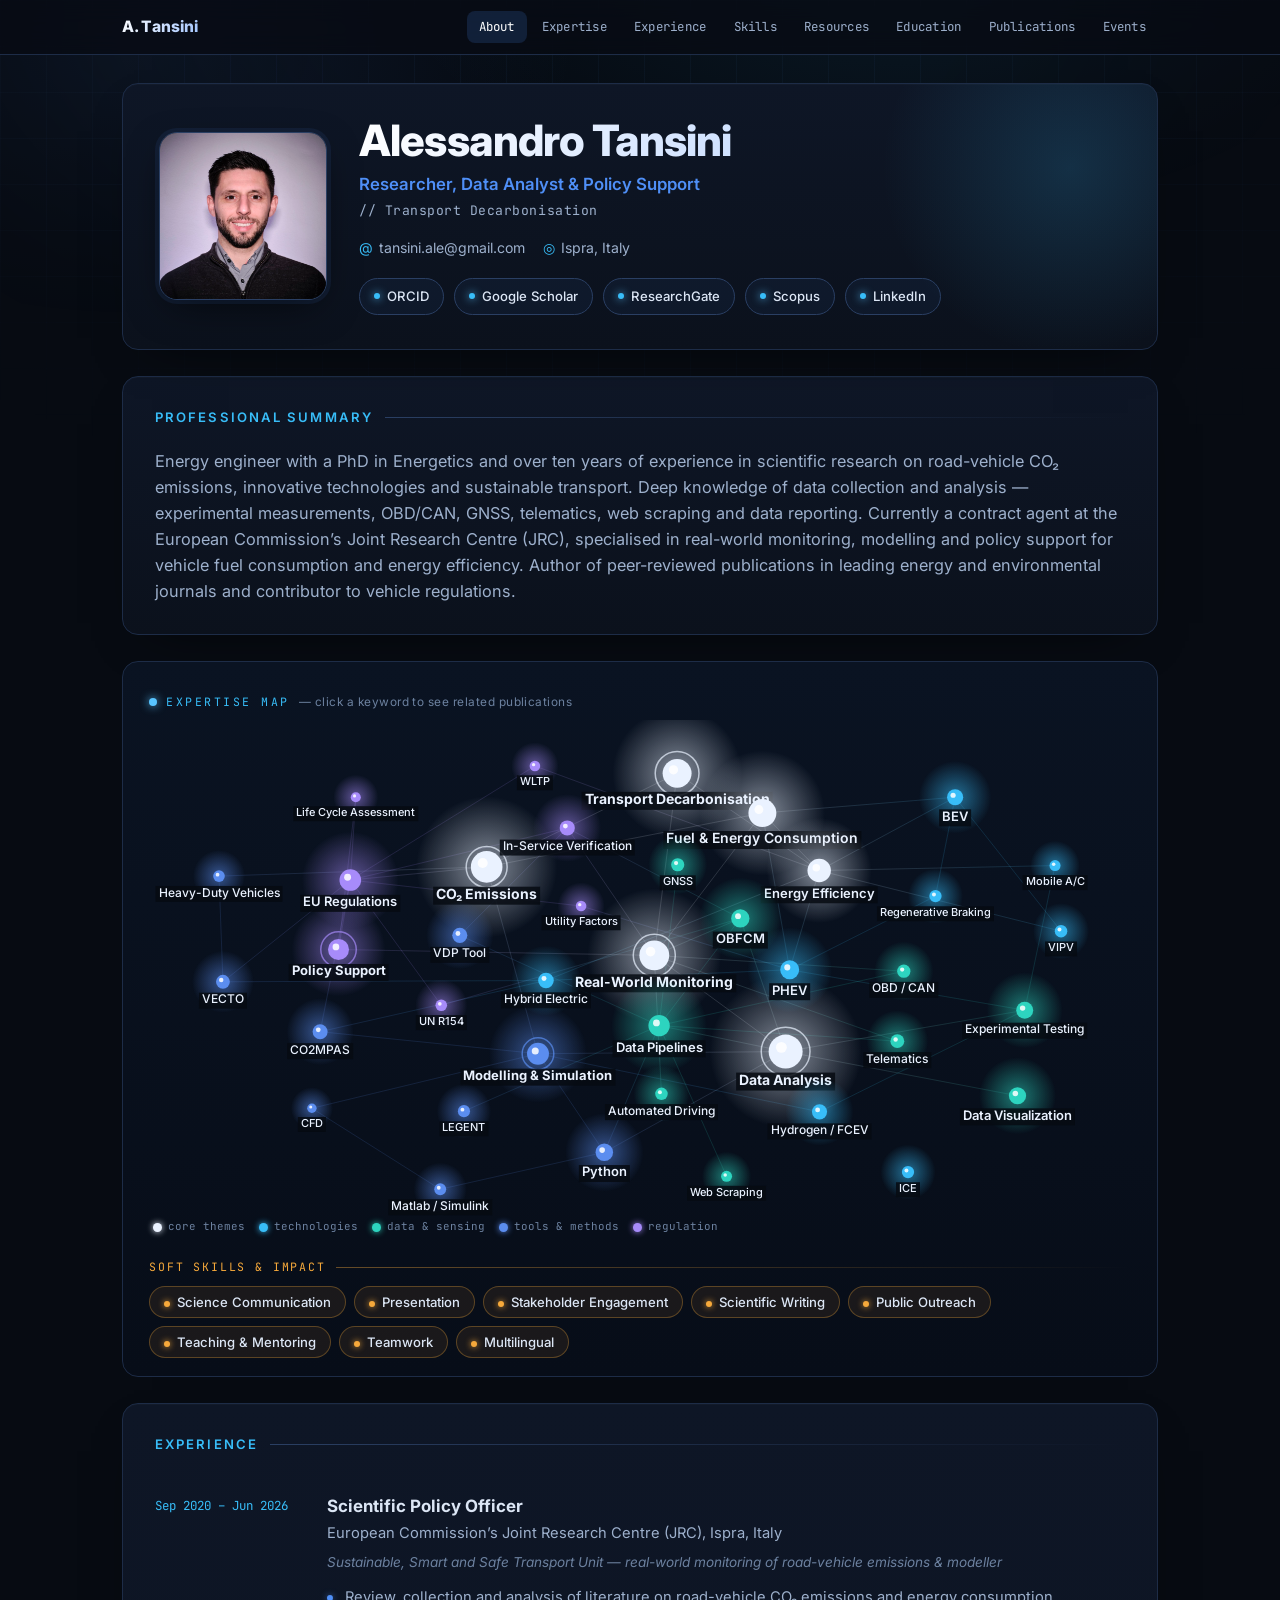
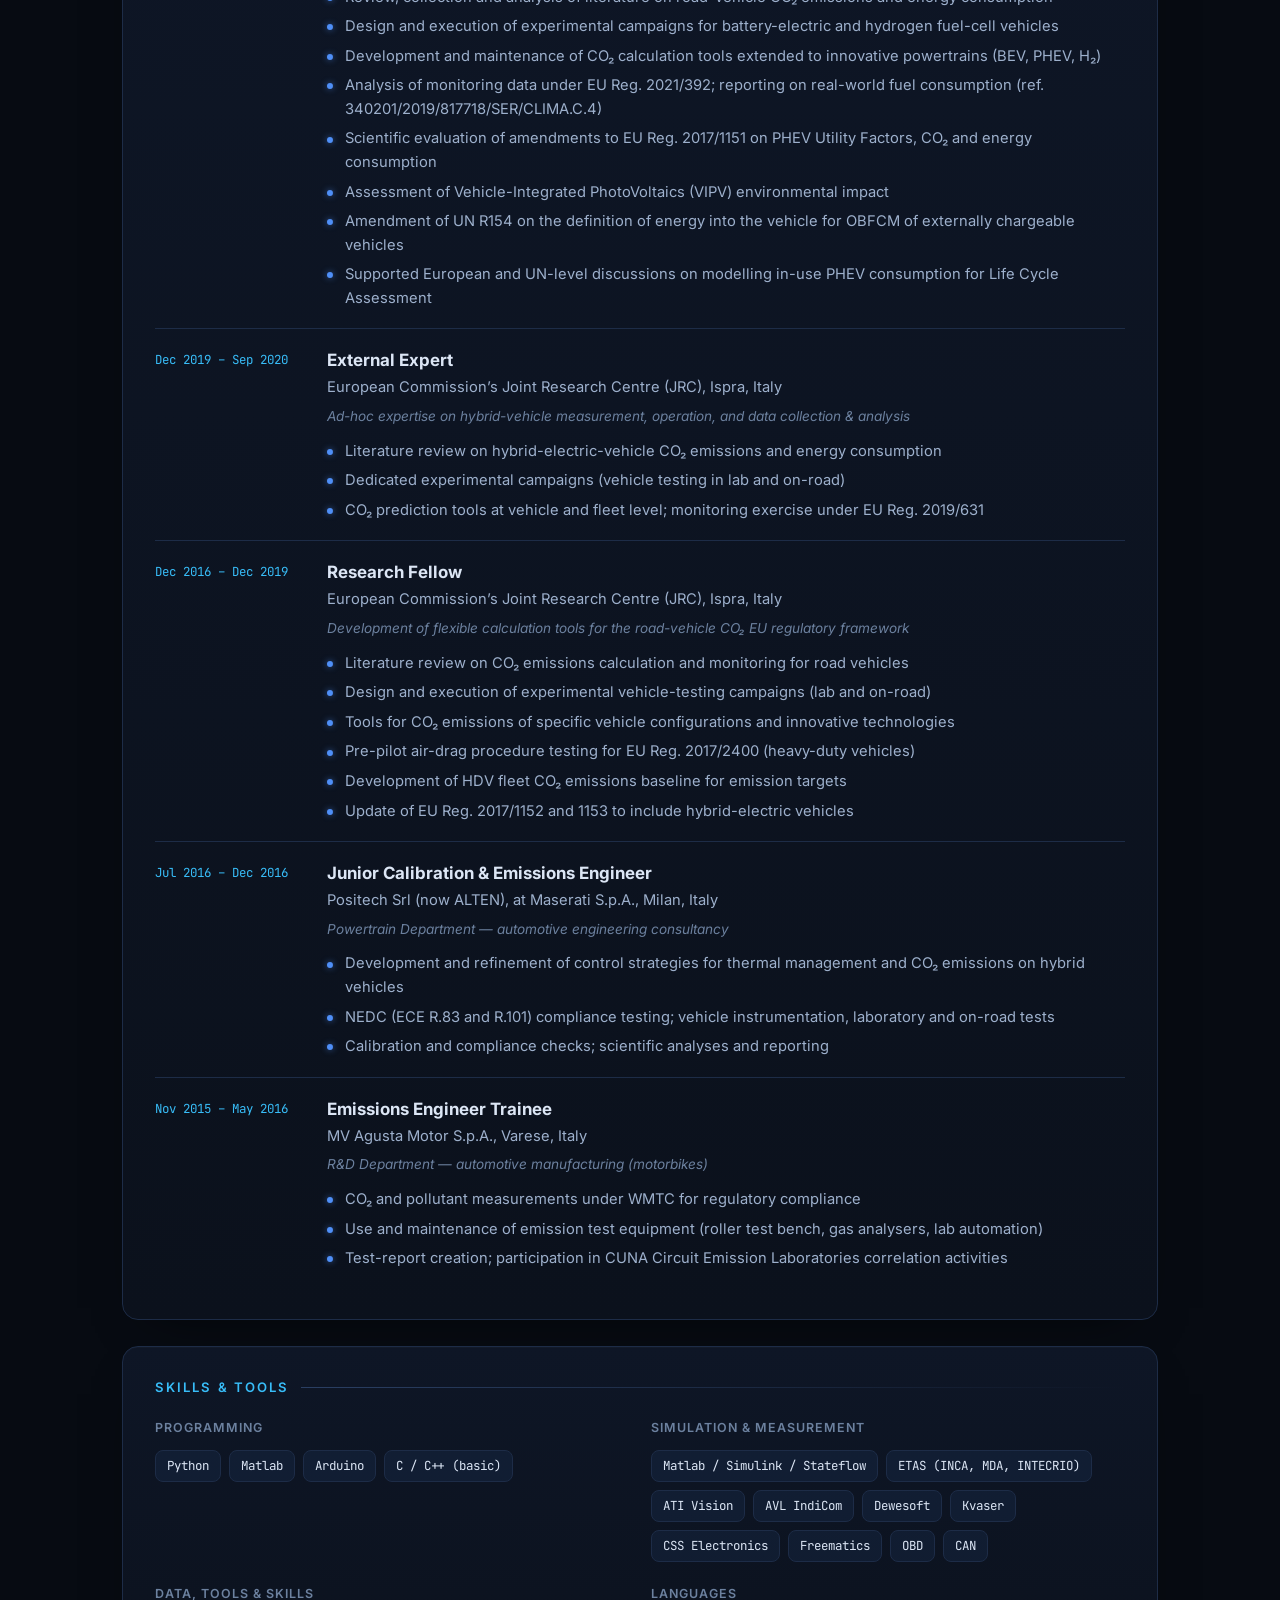
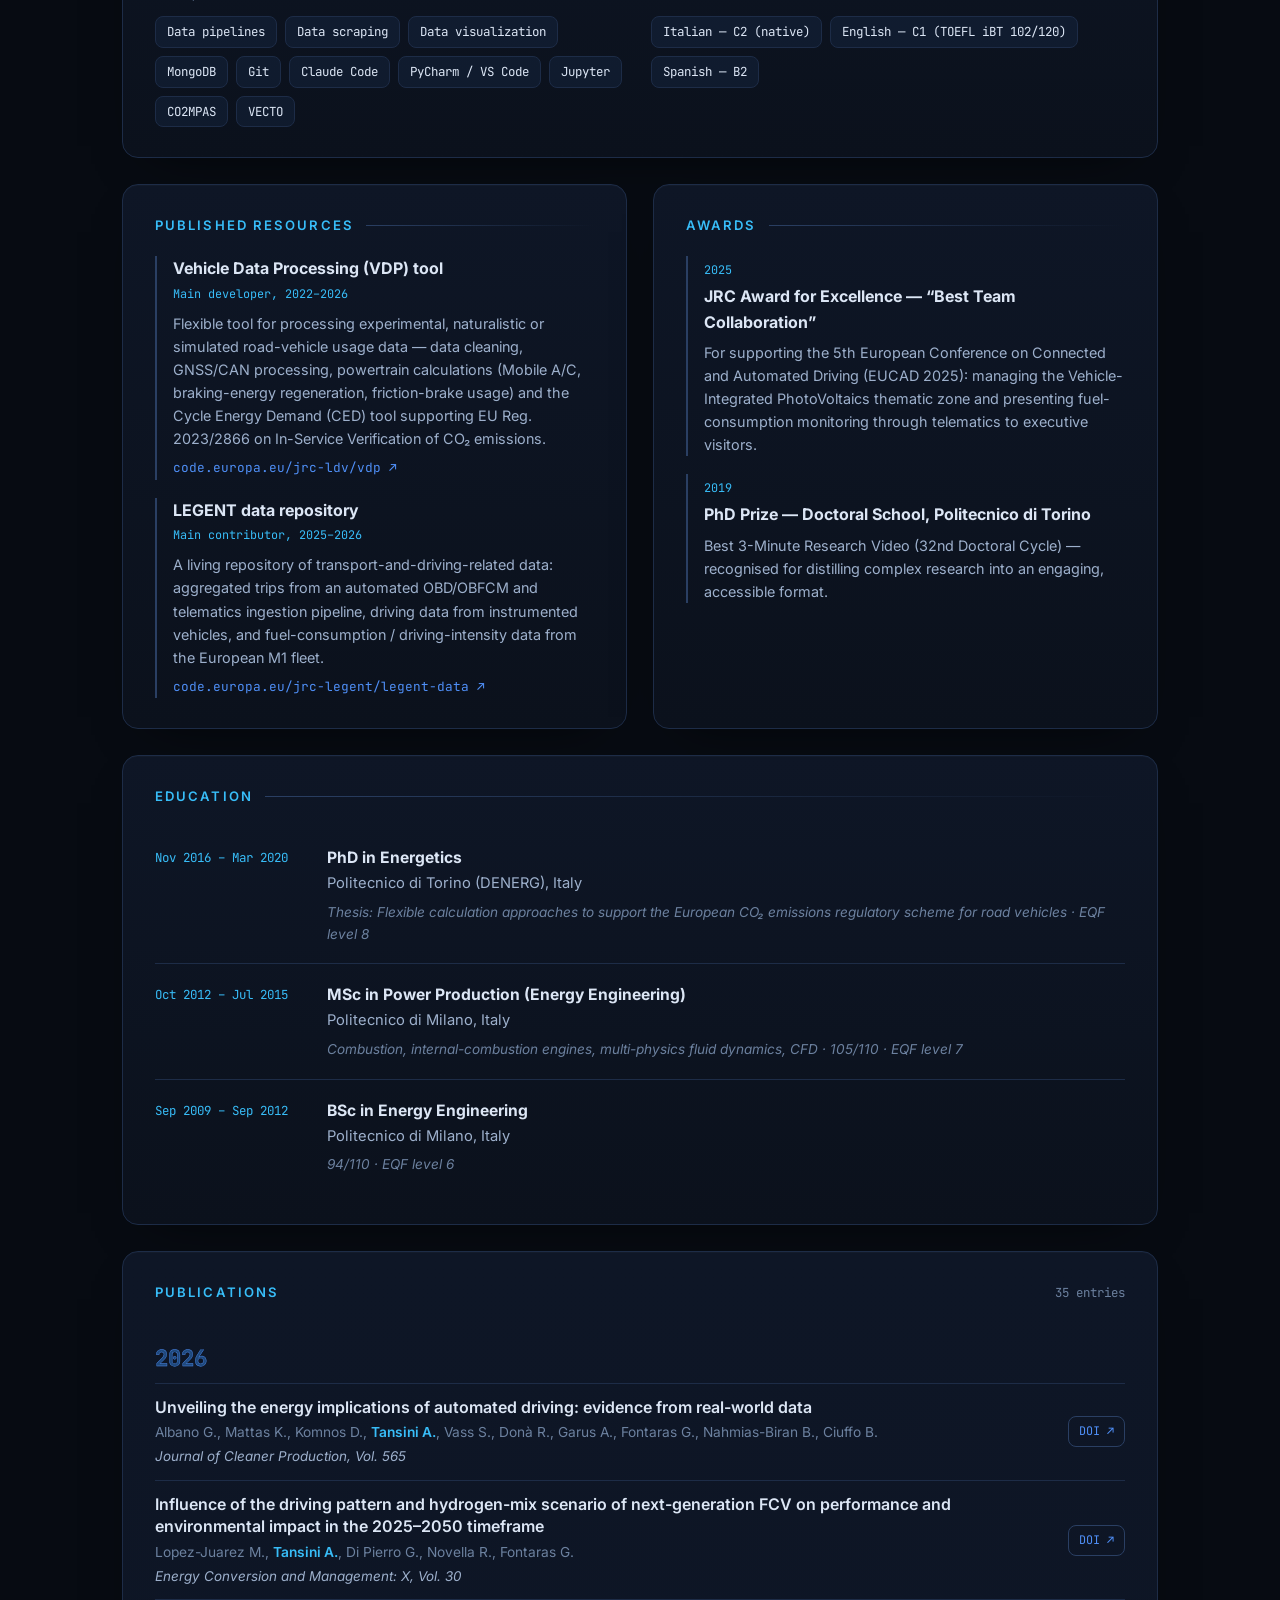
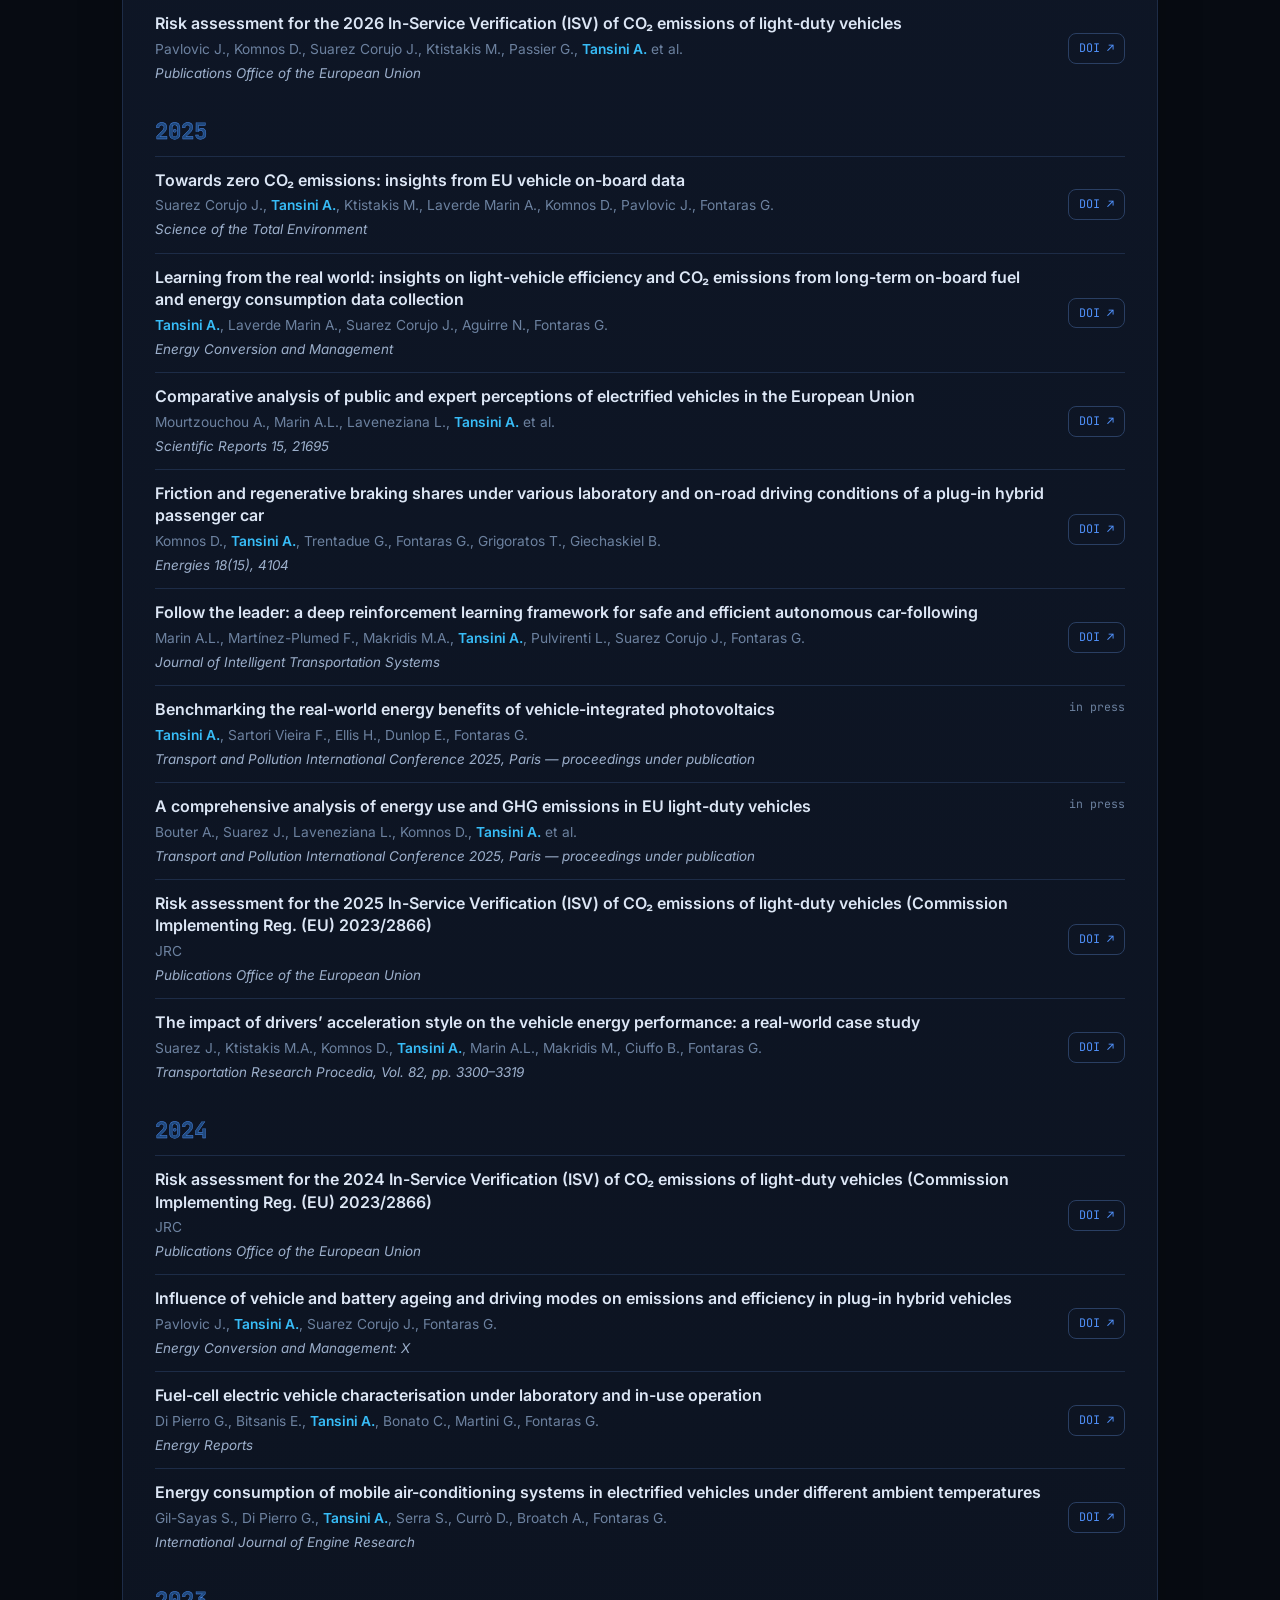
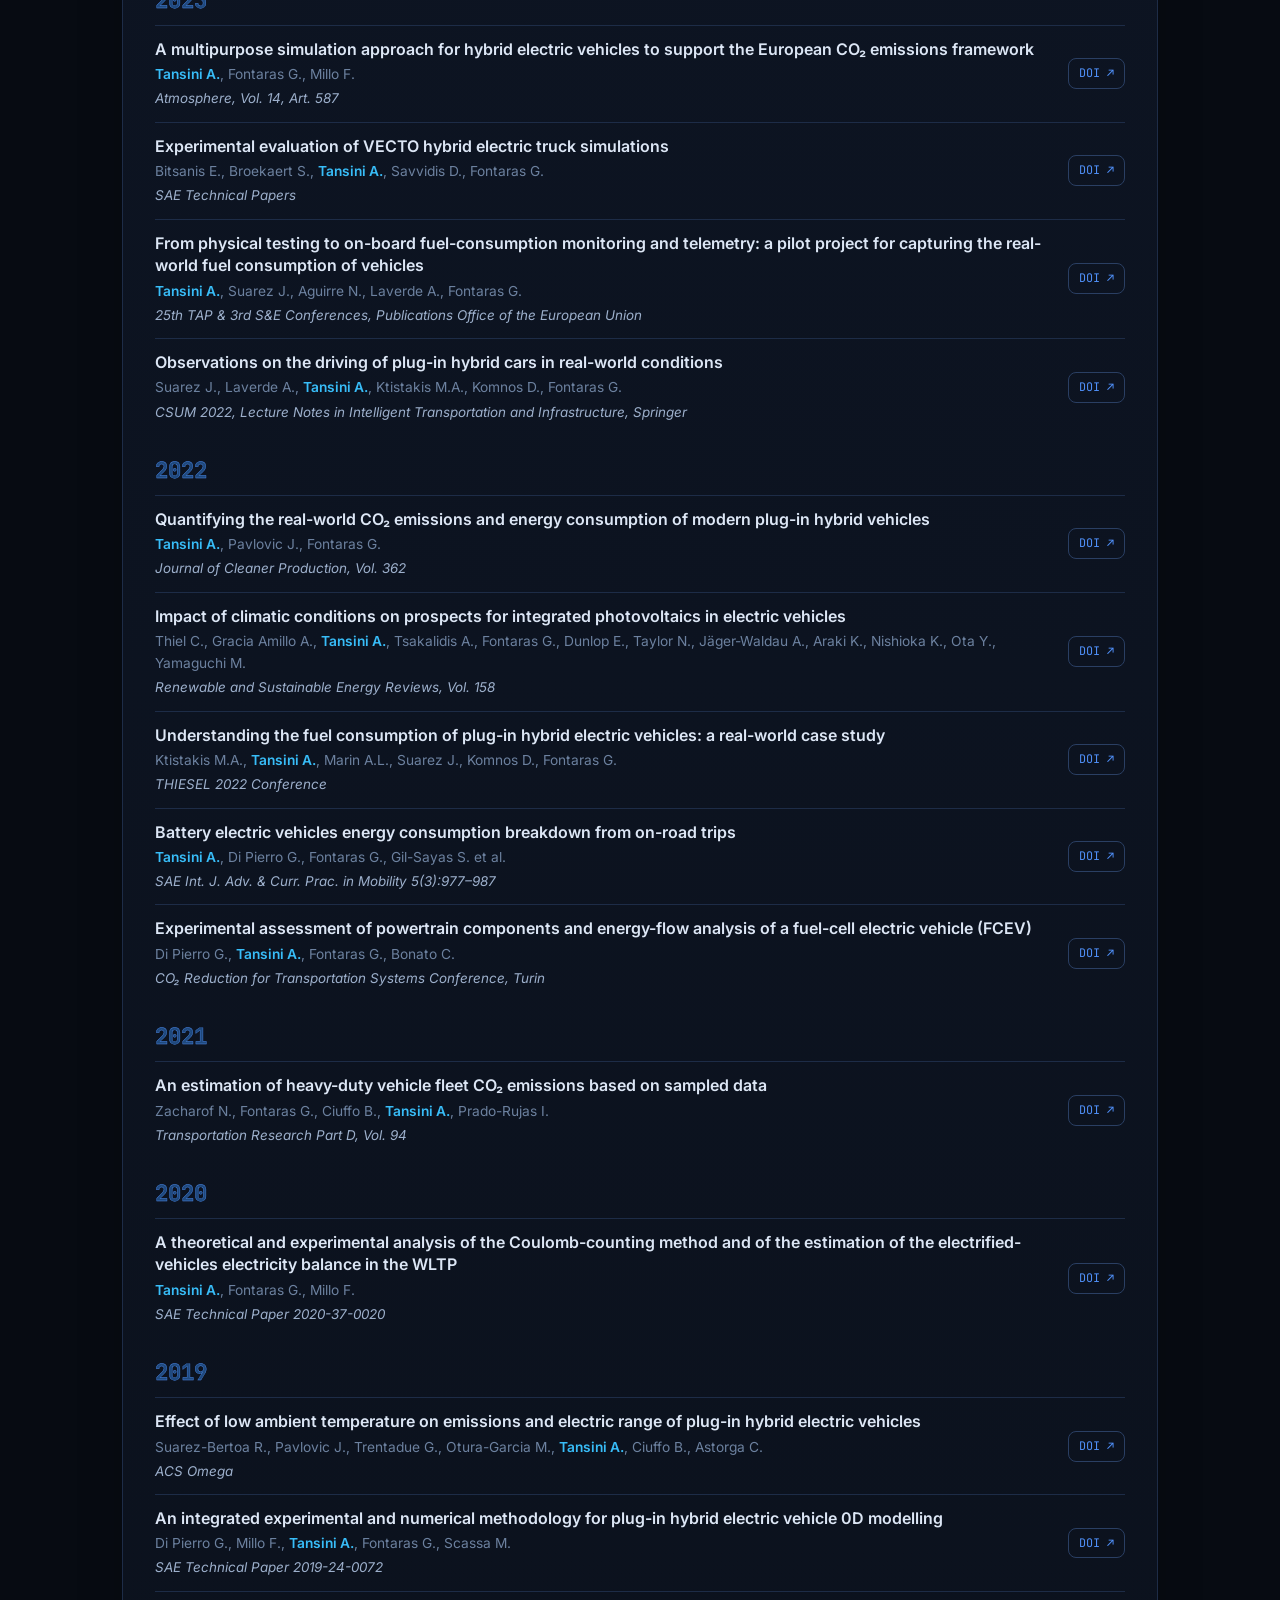
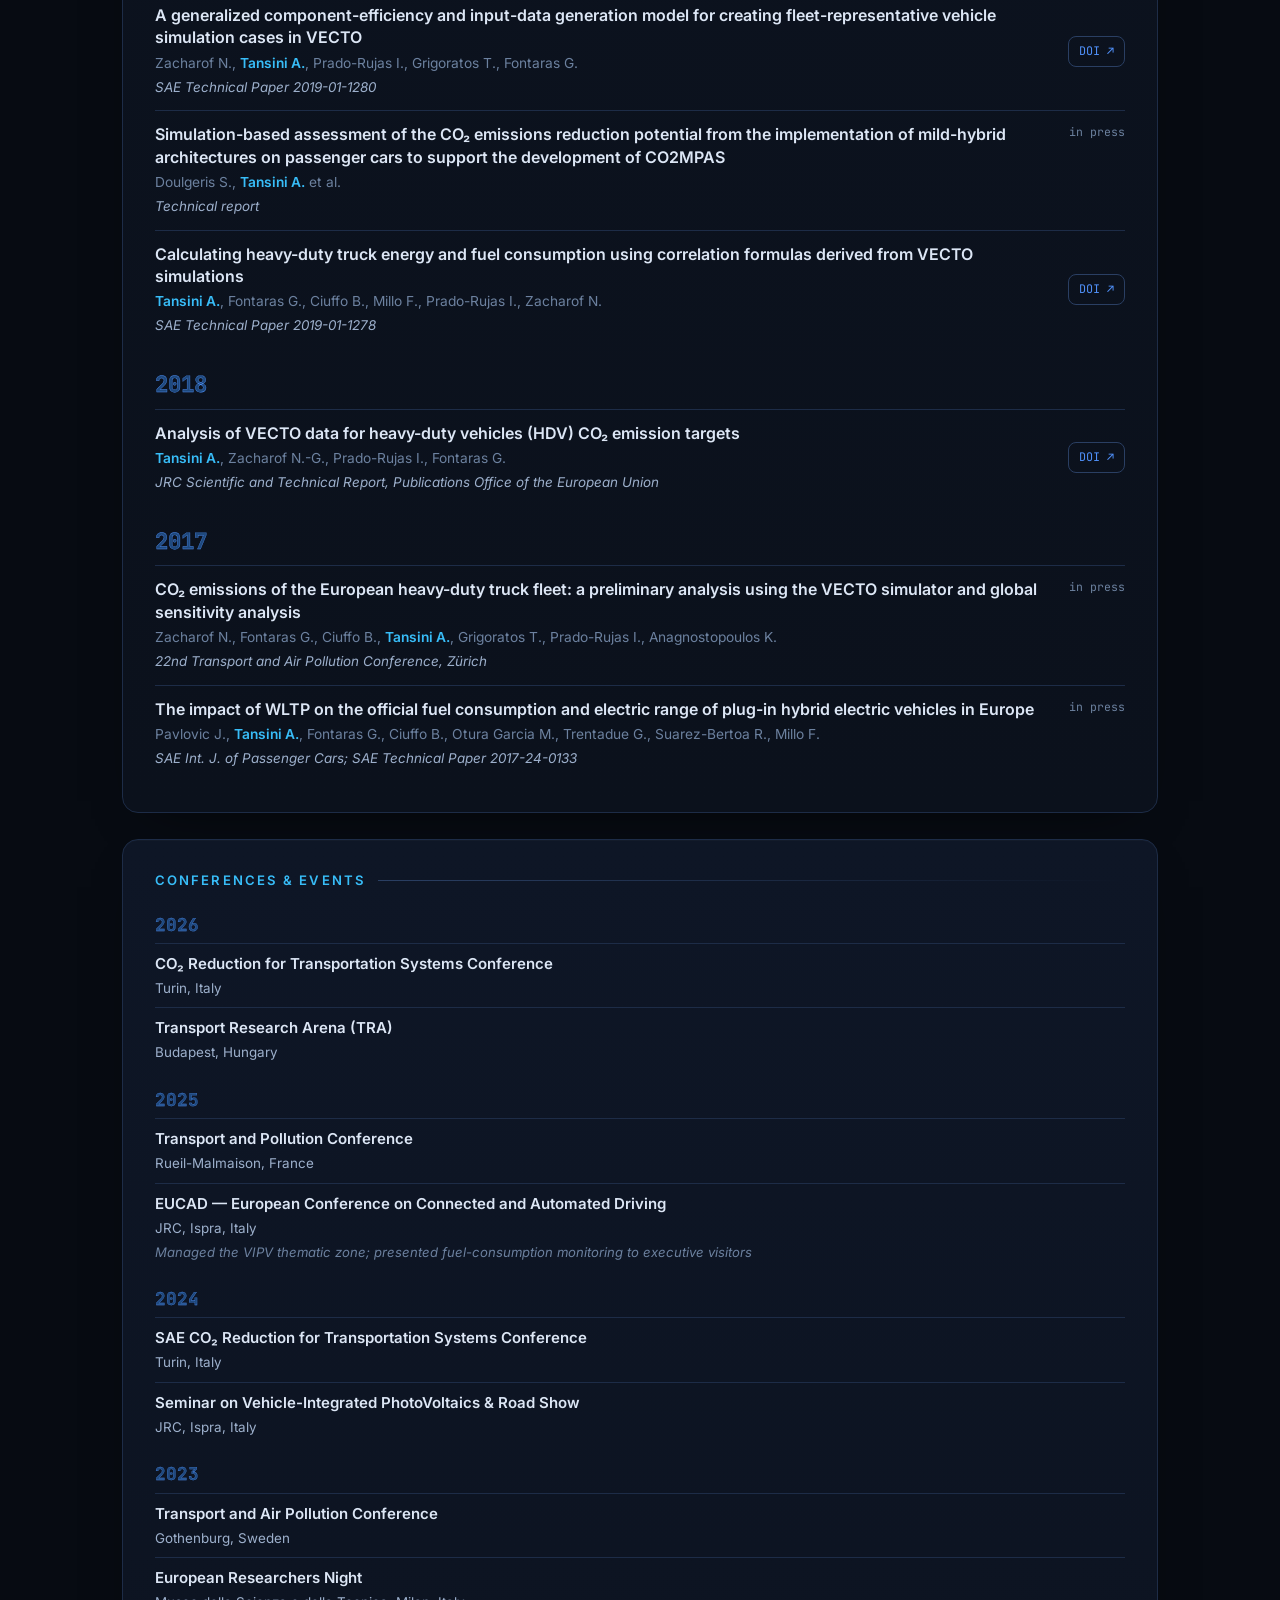
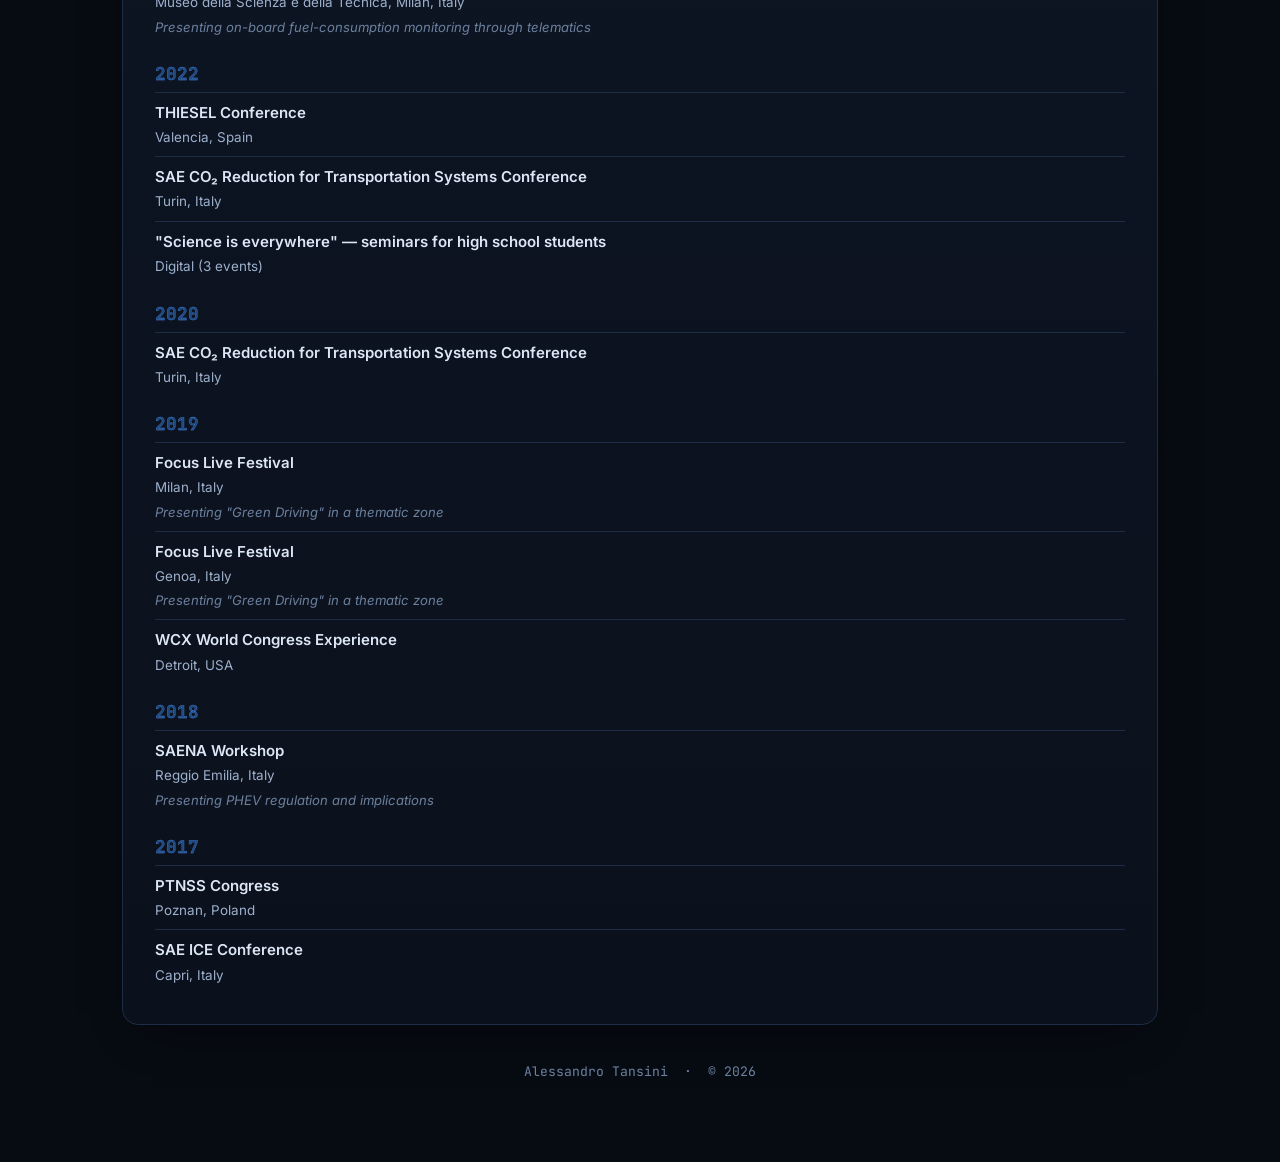
==== commit 278fa8da: "Collapsible chip groups on mobile, rename Powertrains to Technologies" ====
--- a/index.html
+++ b/index.html
@@ -29,7 +29,7 @@
   <link rel="preconnect" href="https://fonts.googleapis.com" />
   <link rel="preconnect" href="https://fonts.gstatic.com" crossorigin />
   <link href="https://fonts.googleapis.com/css2?family=Inter:wght@400;500;600;700;800&family=JetBrains+Mono:wght@400;500&display=swap" rel="stylesheet" />
-  <link rel="stylesheet" href="styles.css?v=9" />
+  <link rel="stylesheet" href="styles.css?v=10" />
 </head>
 <body>
   <div class="bg-grid" aria-hidden="true"></div>
@@ -126,9 +126,9 @@
     </footer>
   </main>
 
-  <script src="data.js?v=9"></script>
-  <script src="graph-alt-data.js?v=9"></script>
-  <script src="graph-engine.js?v=9"></script>
-  <script src="main.js?v=9"></script>
+  <script src="data.js?v=10"></script>
+  <script src="graph-alt-data.js?v=10"></script>
+  <script src="graph-engine.js?v=10"></script>
+  <script src="main.js?v=10"></script>
 </body>
 </html>
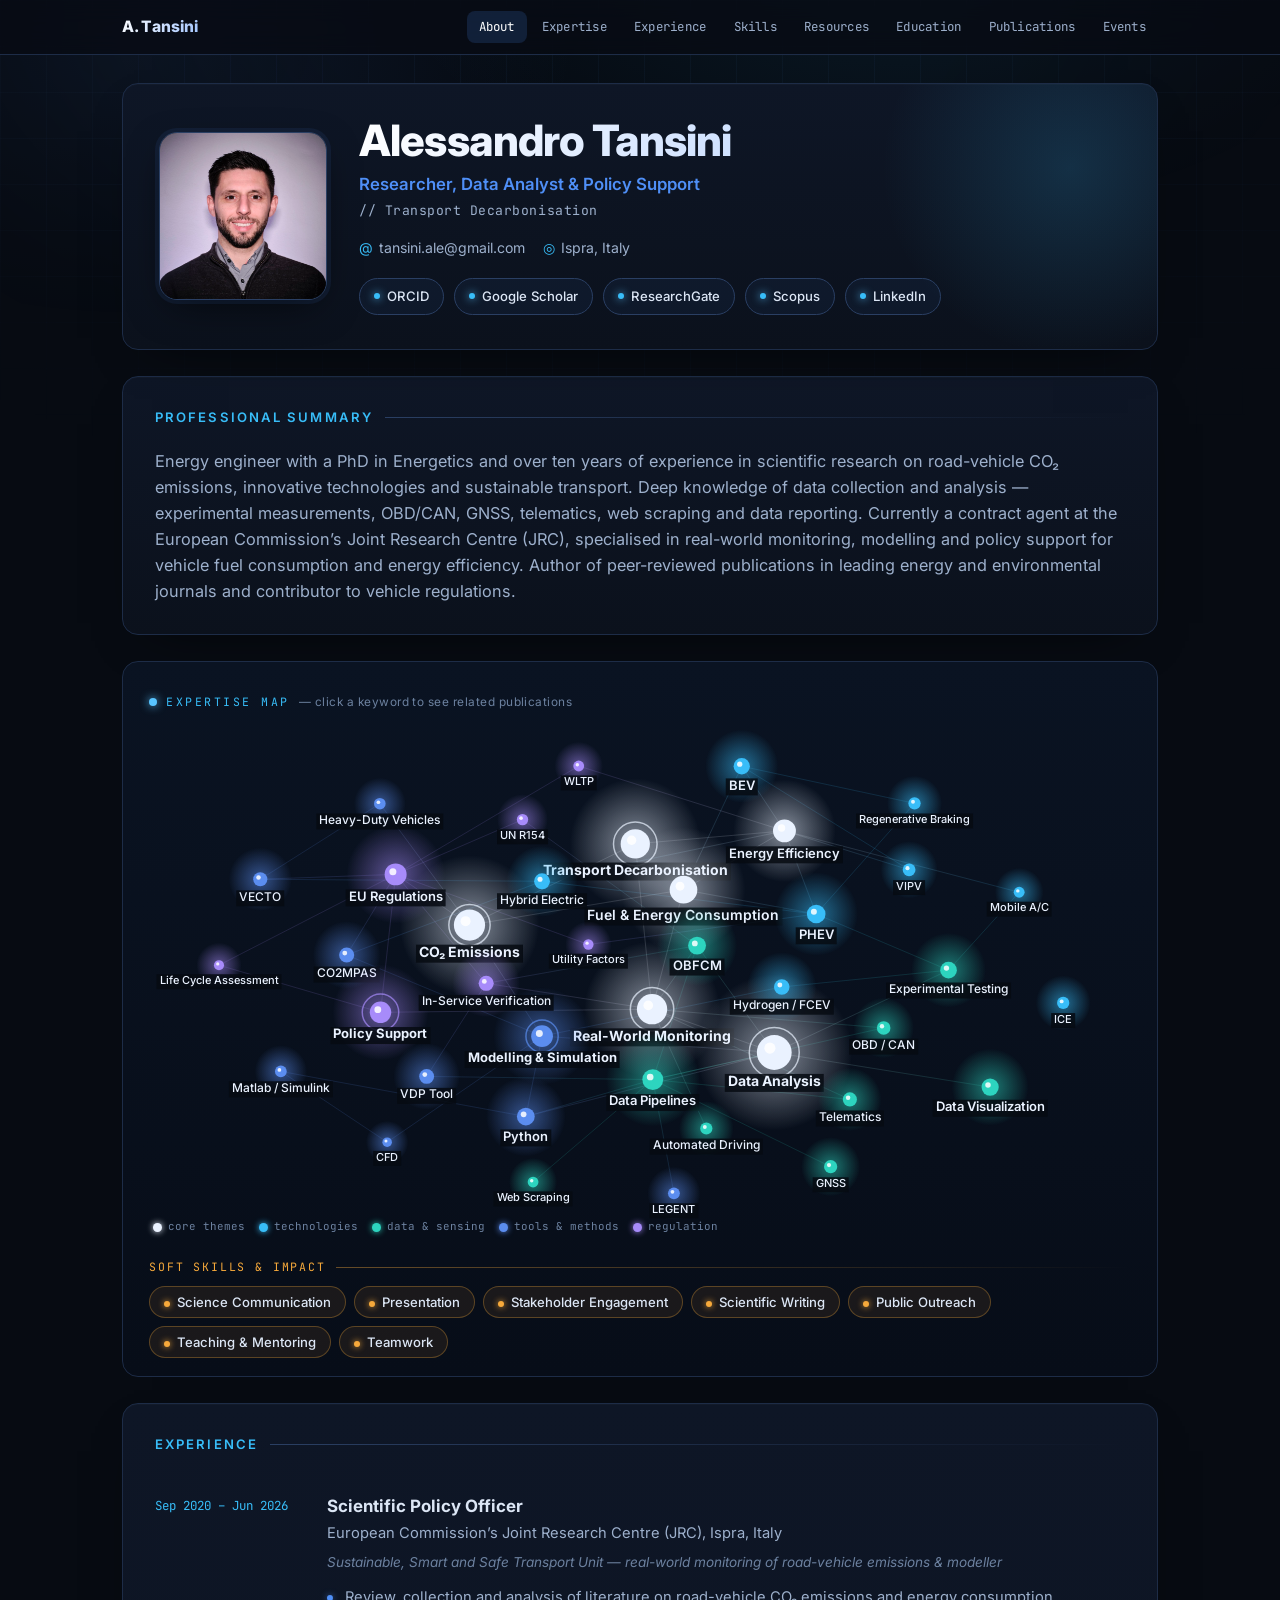
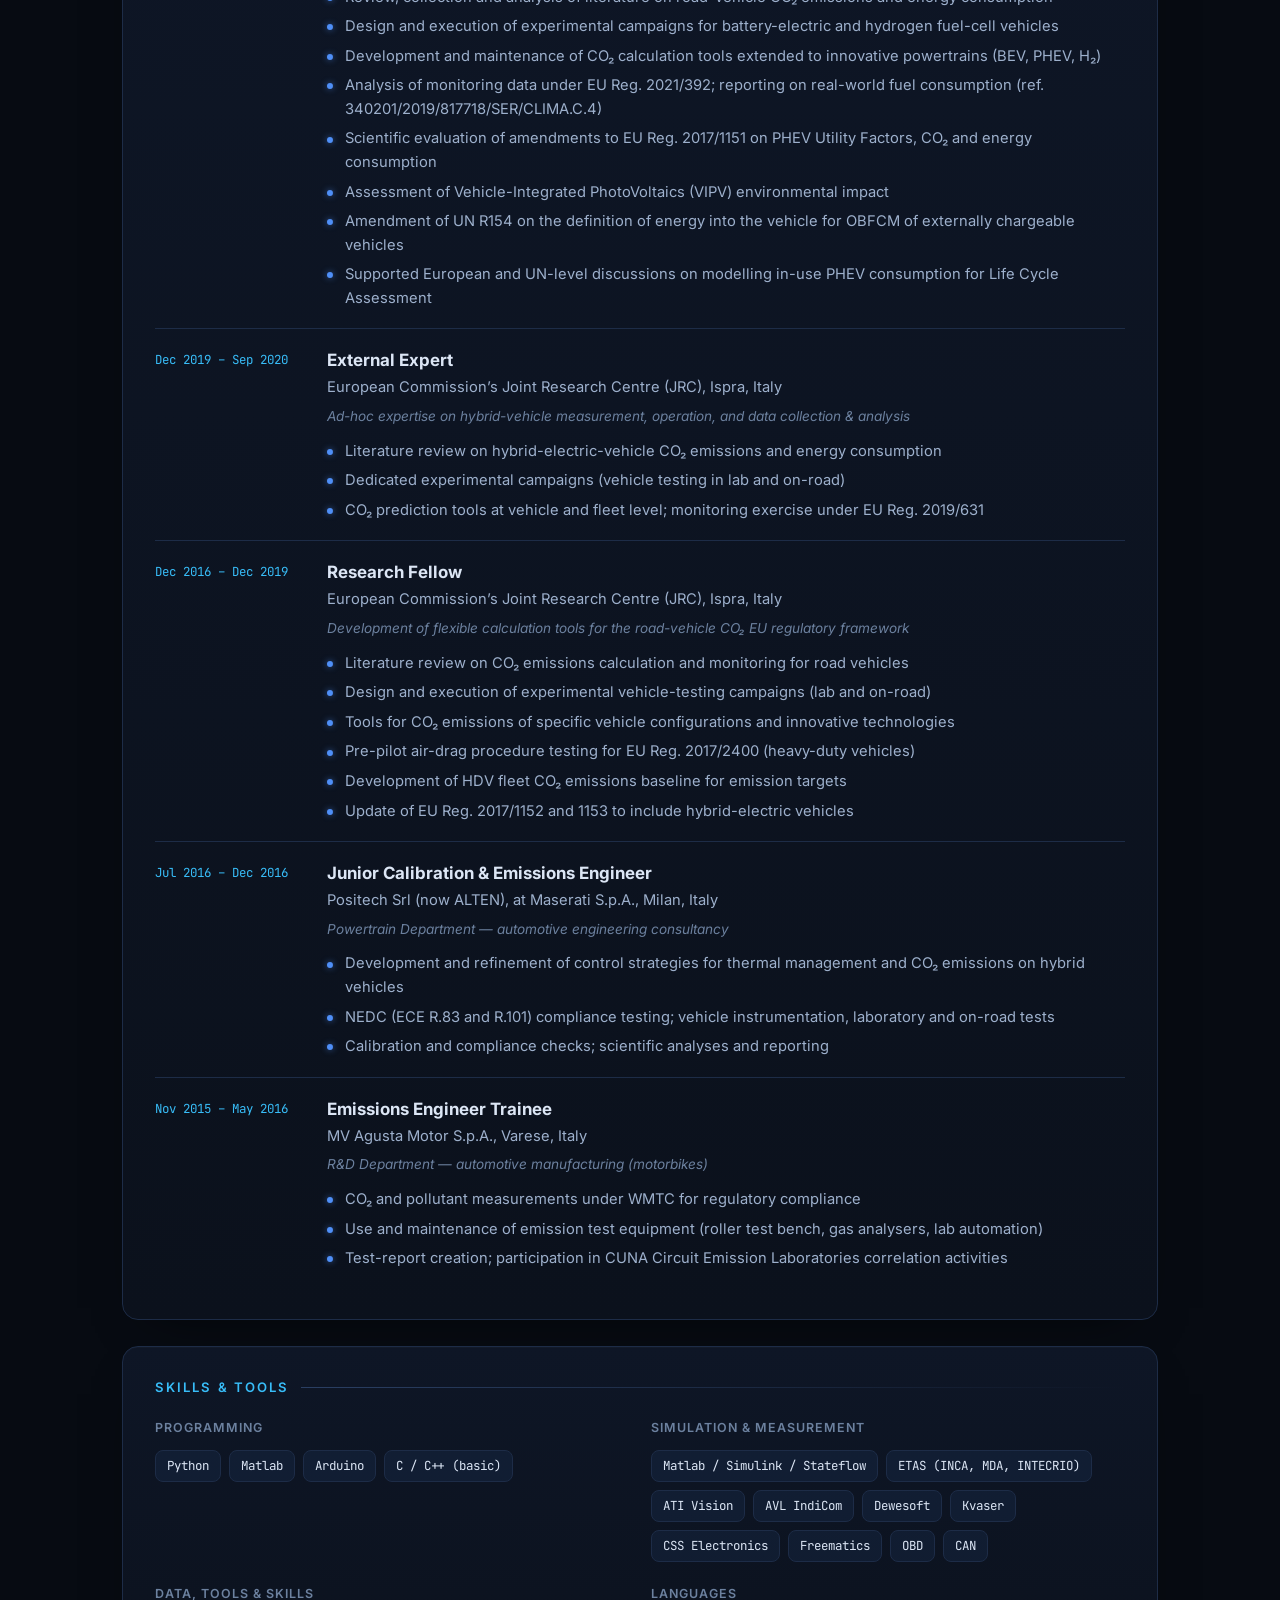
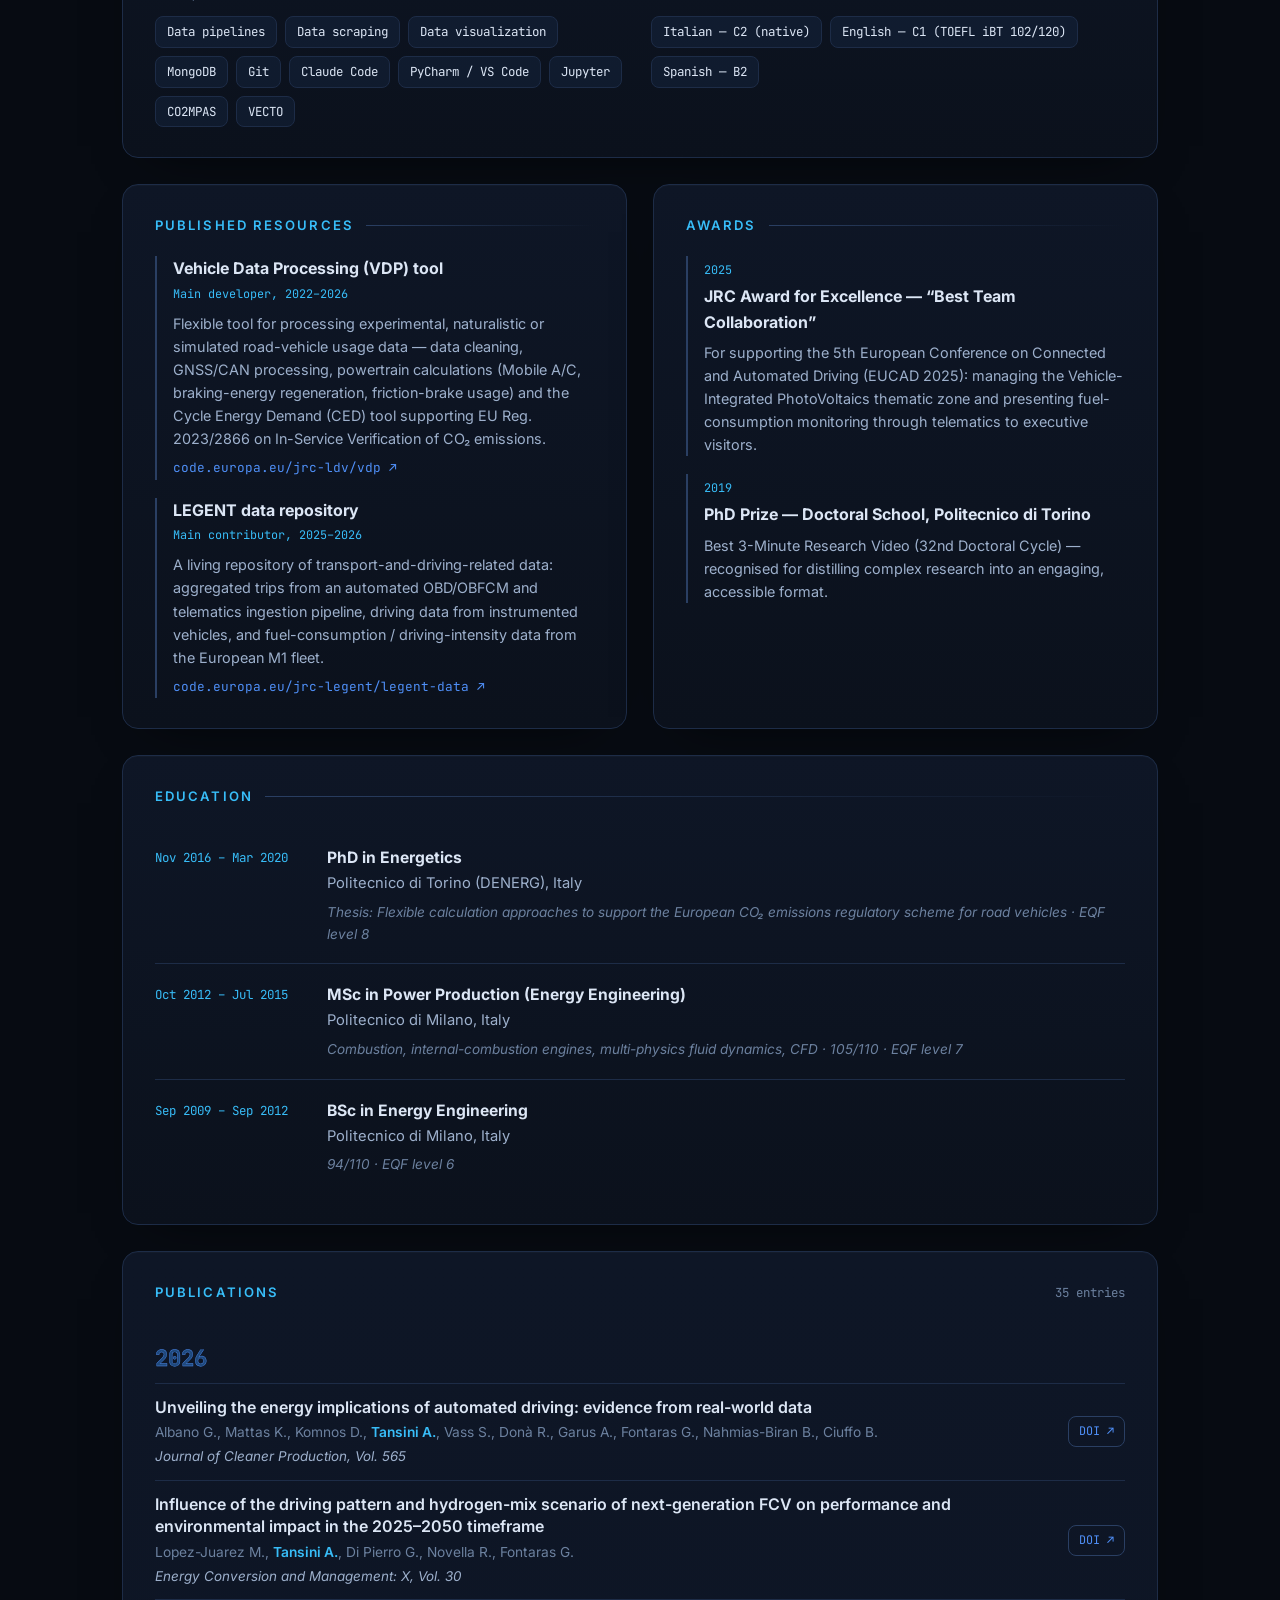
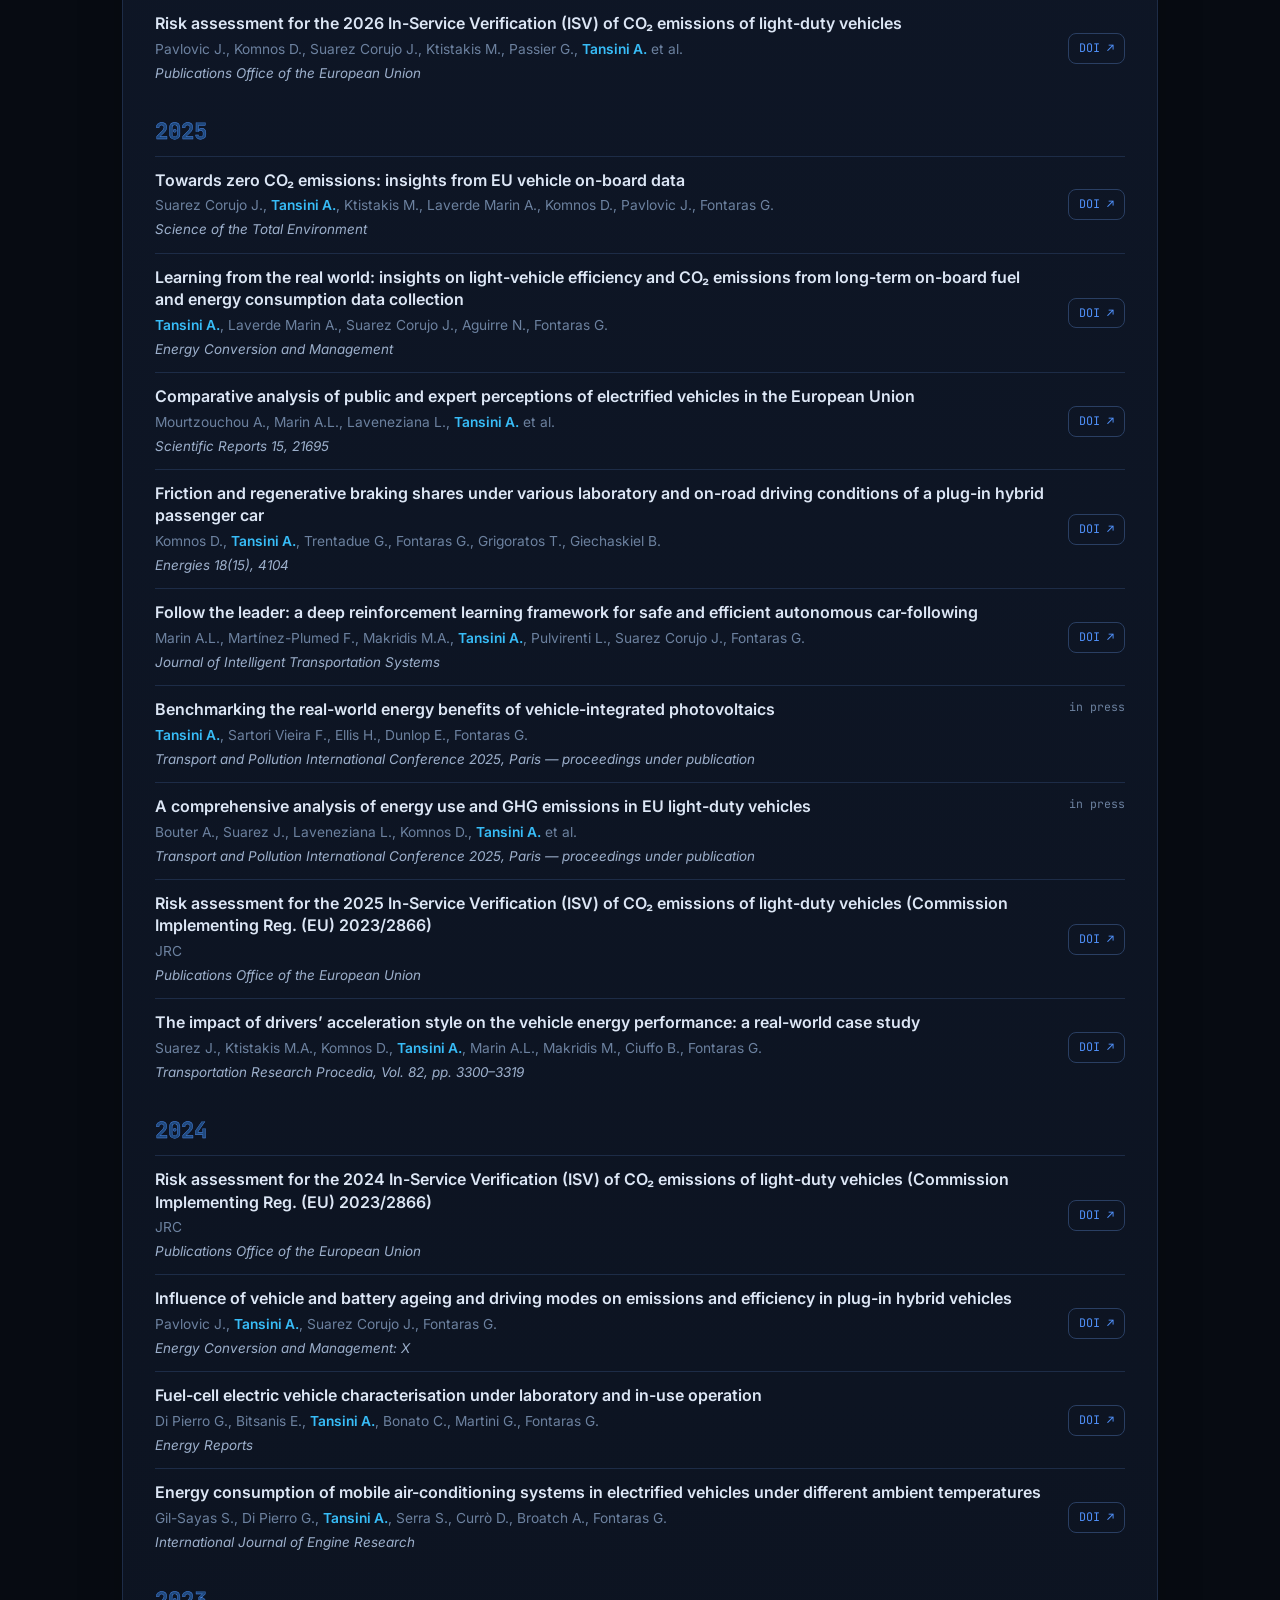
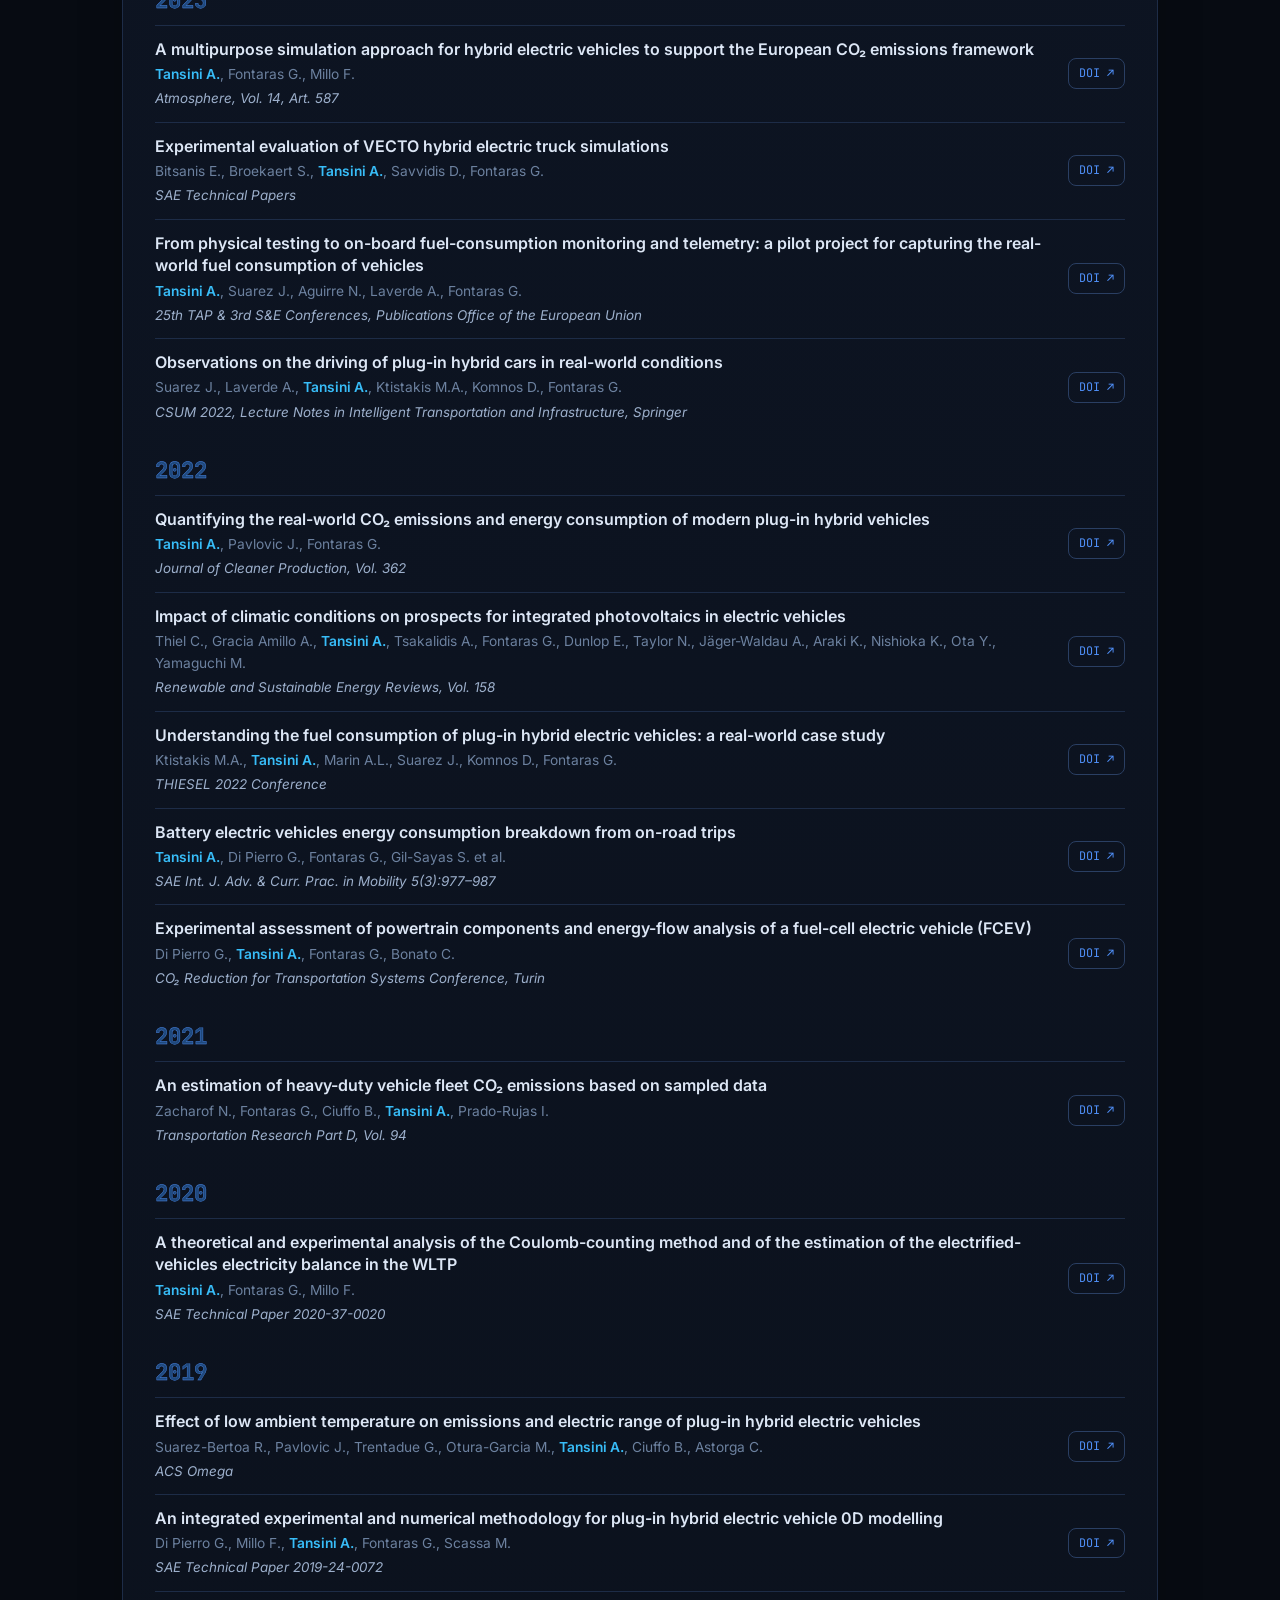
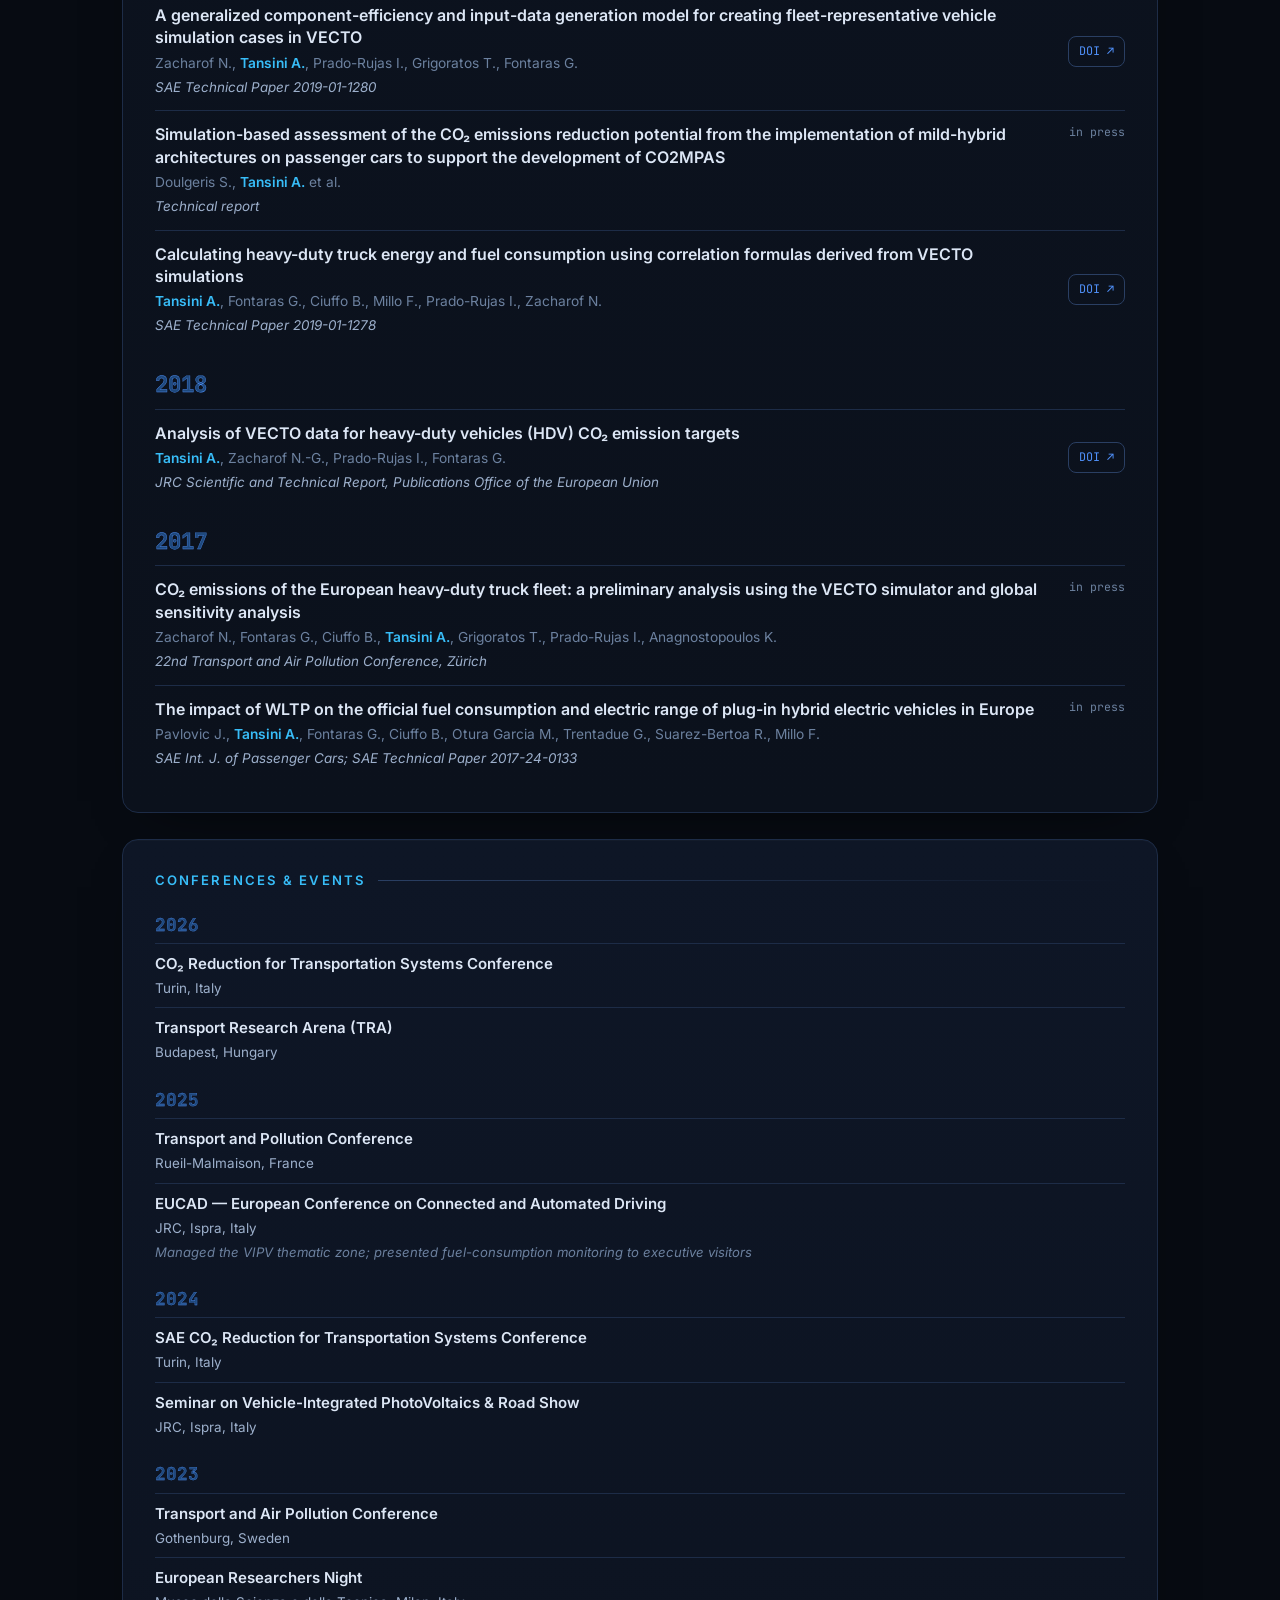
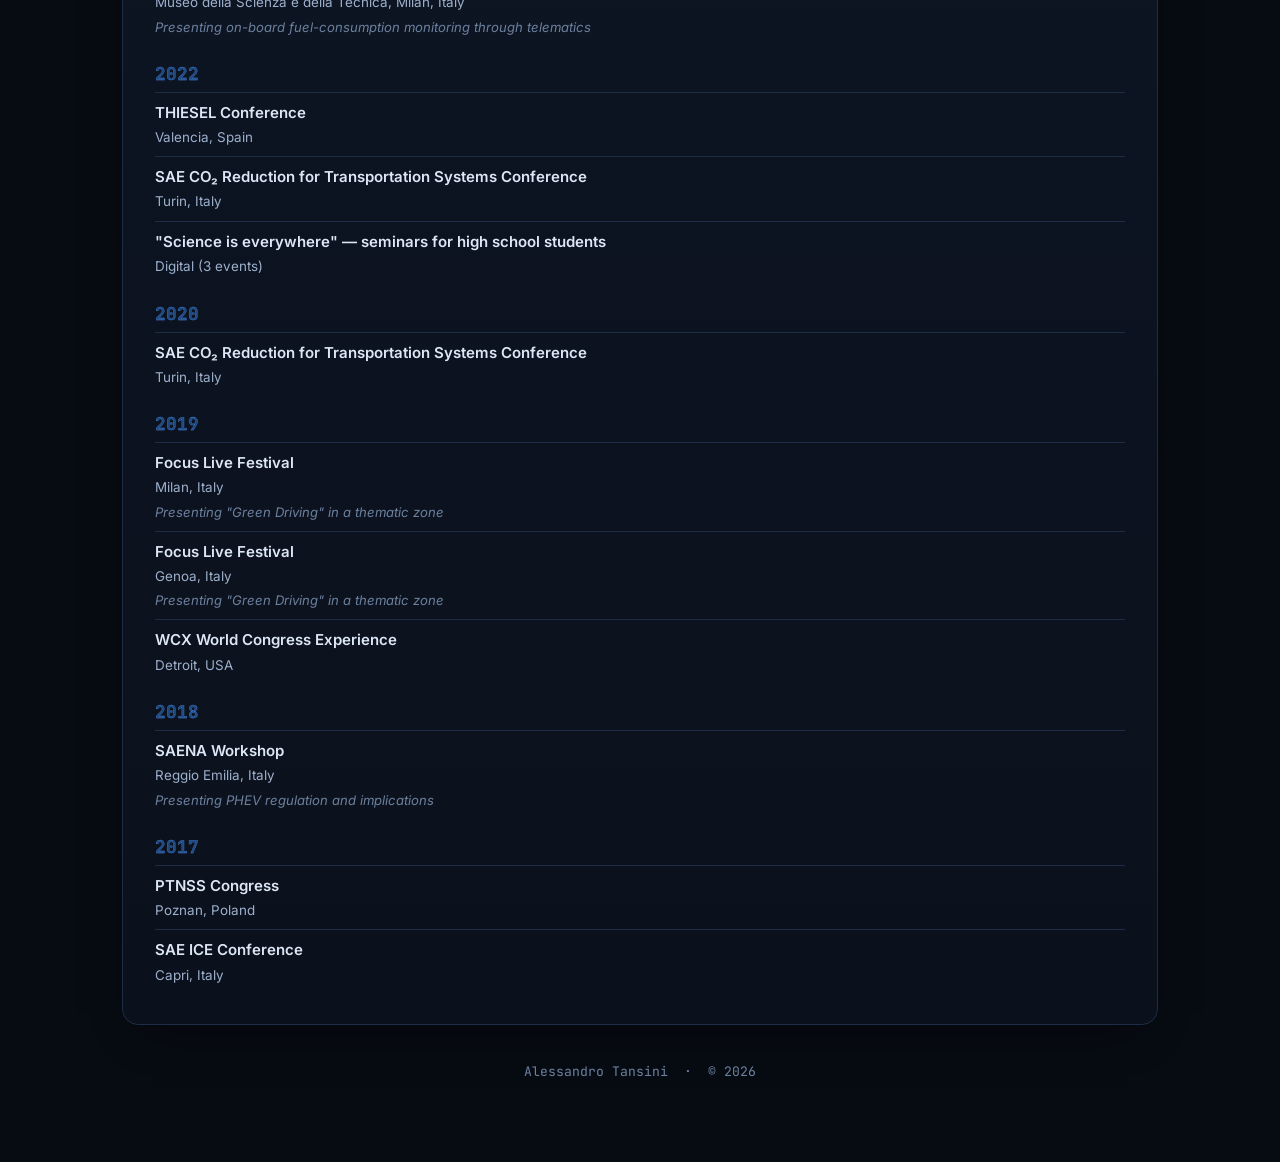
==== commit 6aecd846: "Remove Multilingual from soft skills" ====
--- a/index.html
+++ b/index.html
@@ -29,7 +29,7 @@
   <link rel="preconnect" href="https://fonts.googleapis.com" />
   <link rel="preconnect" href="https://fonts.gstatic.com" crossorigin />
   <link href="https://fonts.googleapis.com/css2?family=Inter:wght@400;500;600;700;800&family=JetBrains+Mono:wght@400;500&display=swap" rel="stylesheet" />
-  <link rel="stylesheet" href="styles.css?v=10" />
+  <link rel="stylesheet" href="styles.css?v=11" />
 </head>
 <body>
   <div class="bg-grid" aria-hidden="true"></div>
@@ -126,9 +126,9 @@
     </footer>
   </main>
 
-  <script src="data.js?v=10"></script>
-  <script src="graph-alt-data.js?v=10"></script>
-  <script src="graph-engine.js?v=10"></script>
-  <script src="main.js?v=10"></script>
+  <script src="data.js?v=11"></script>
+  <script src="graph-alt-data.js?v=11"></script>
+  <script src="graph-engine.js?v=11"></script>
+  <script src="main.js?v=11"></script>
 </body>
 </html>
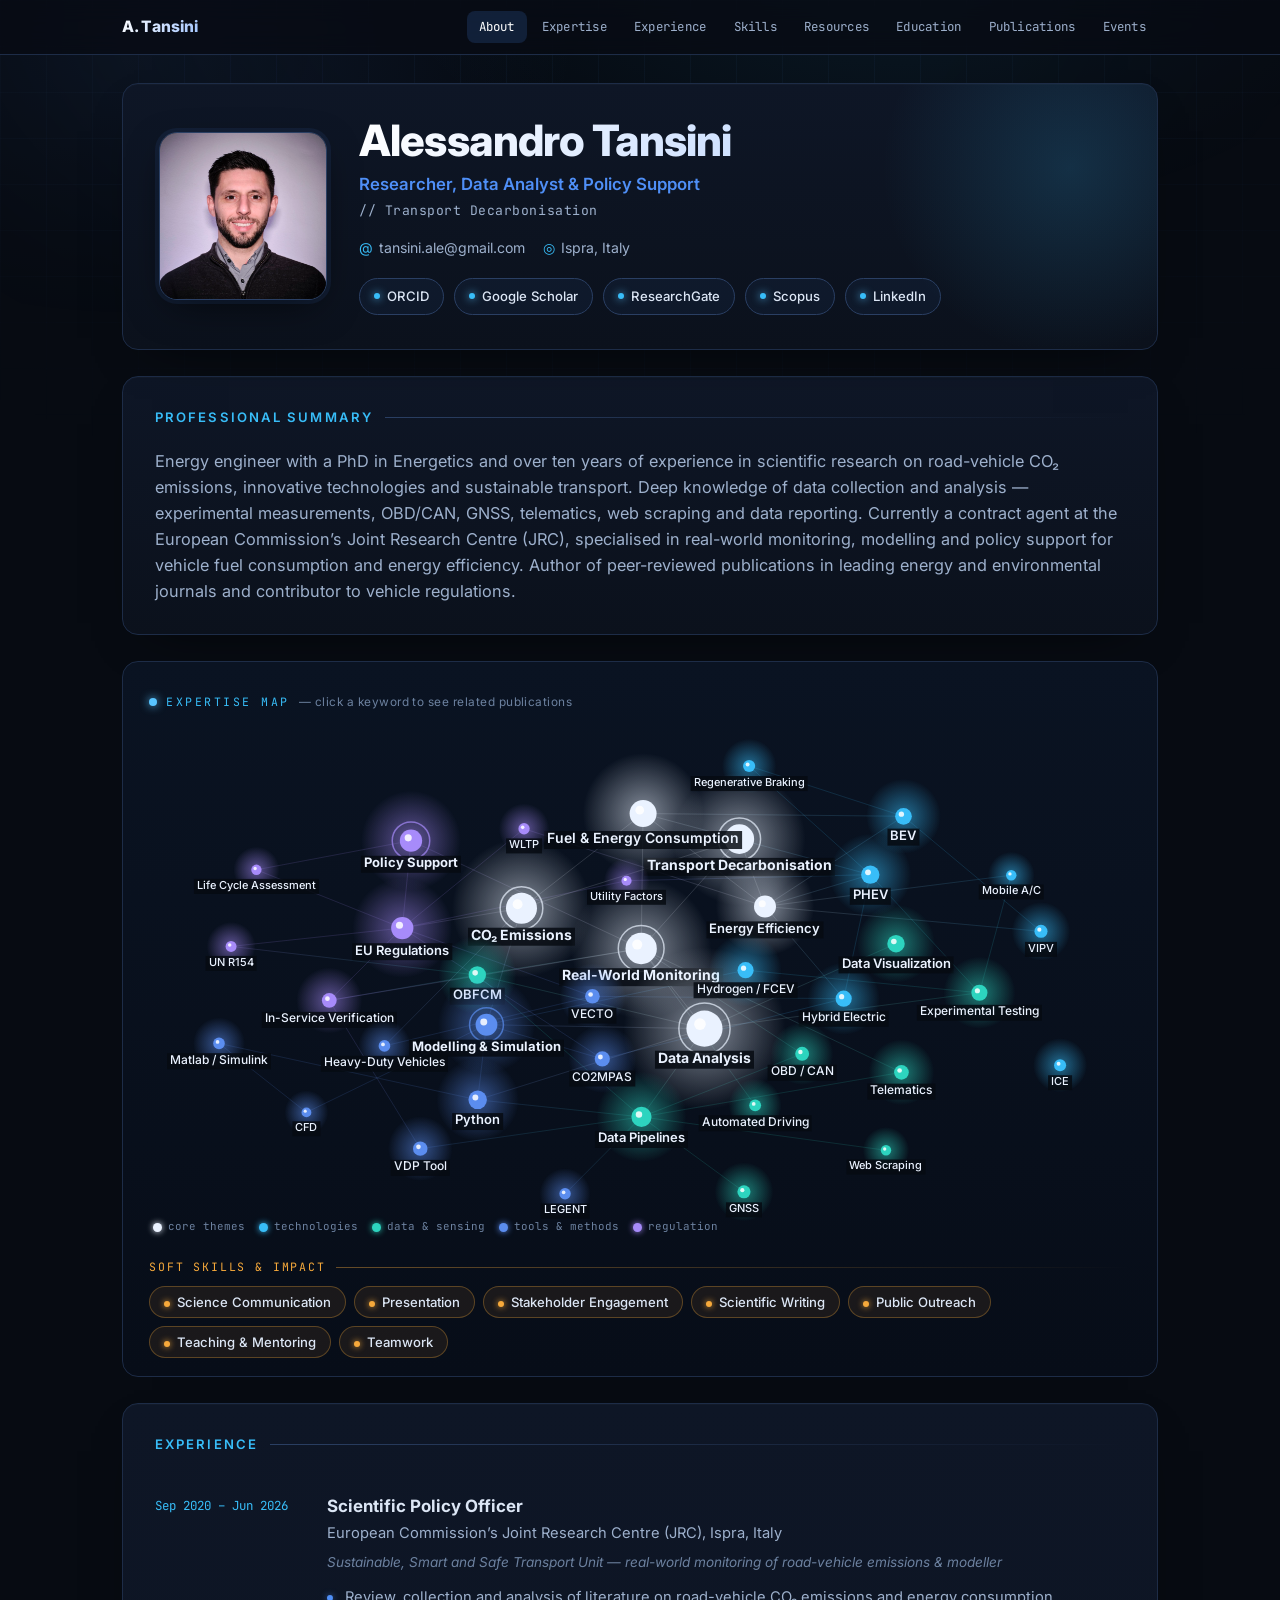
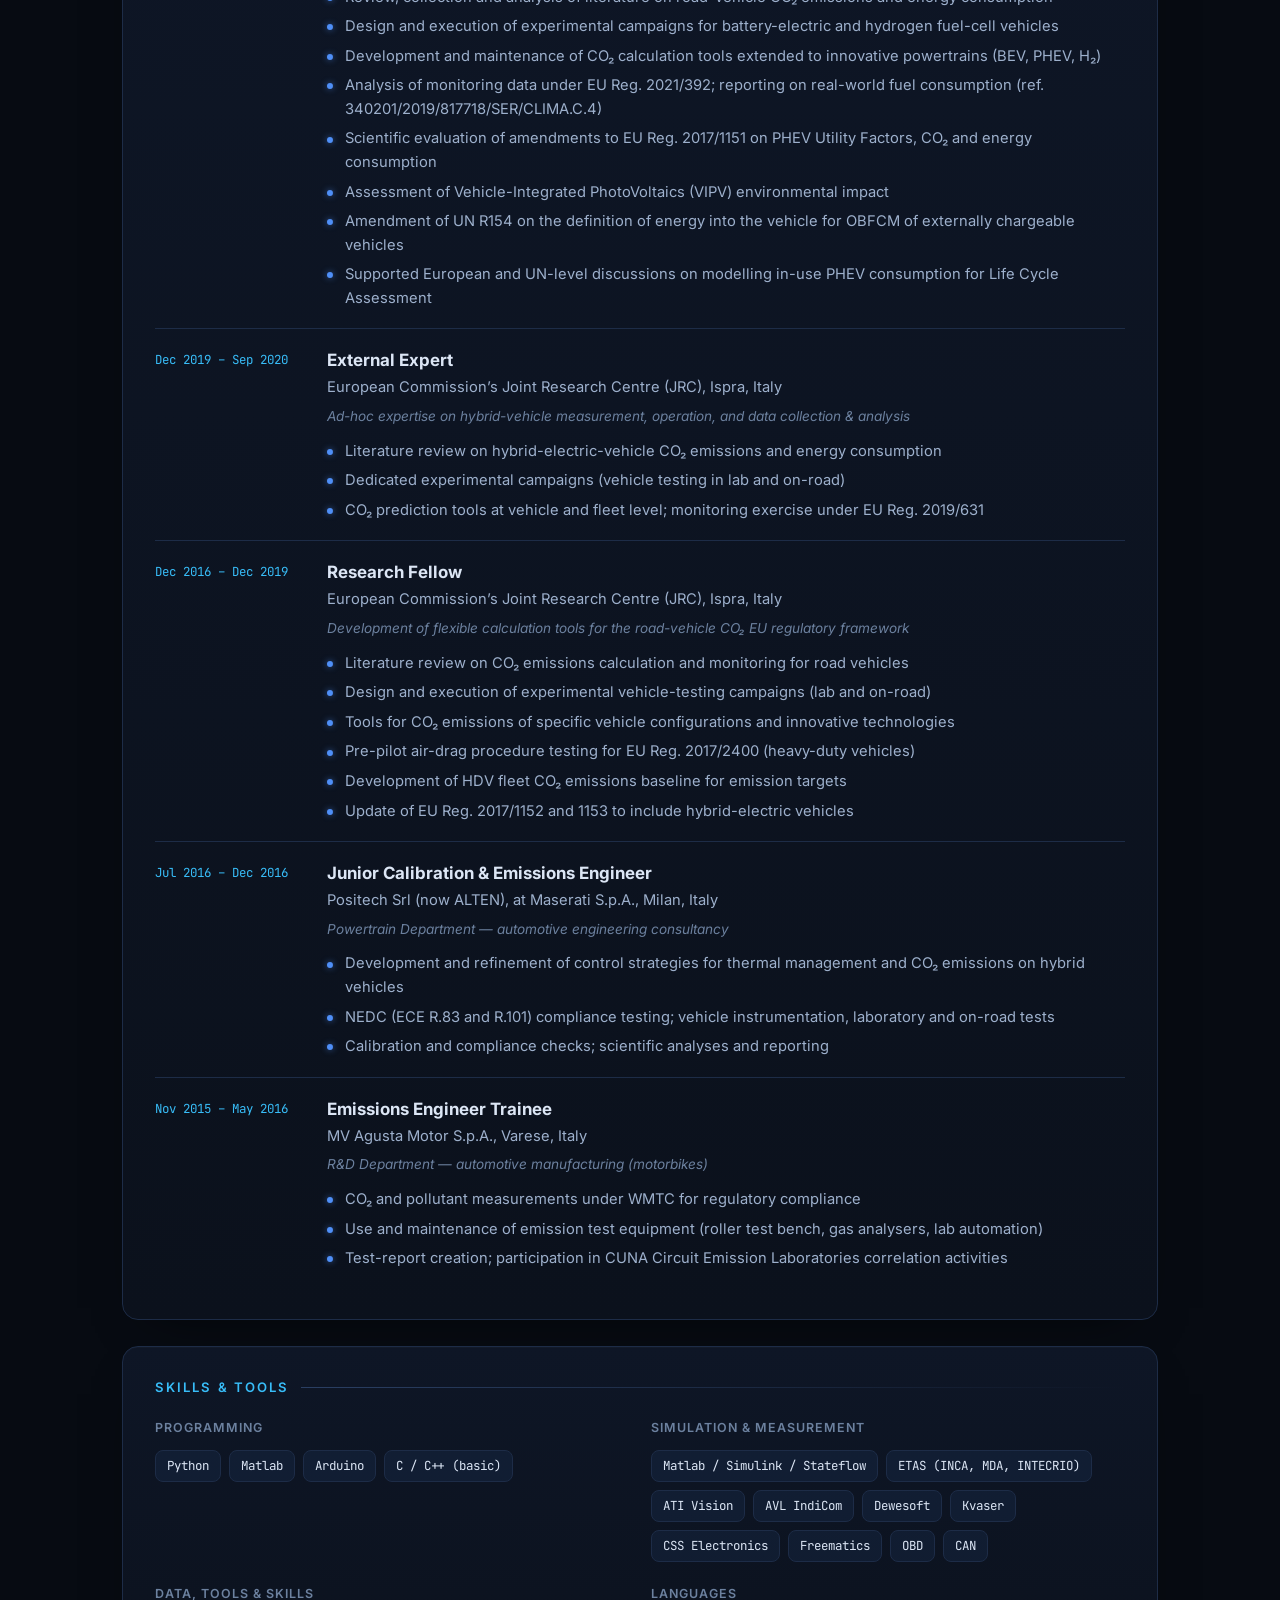
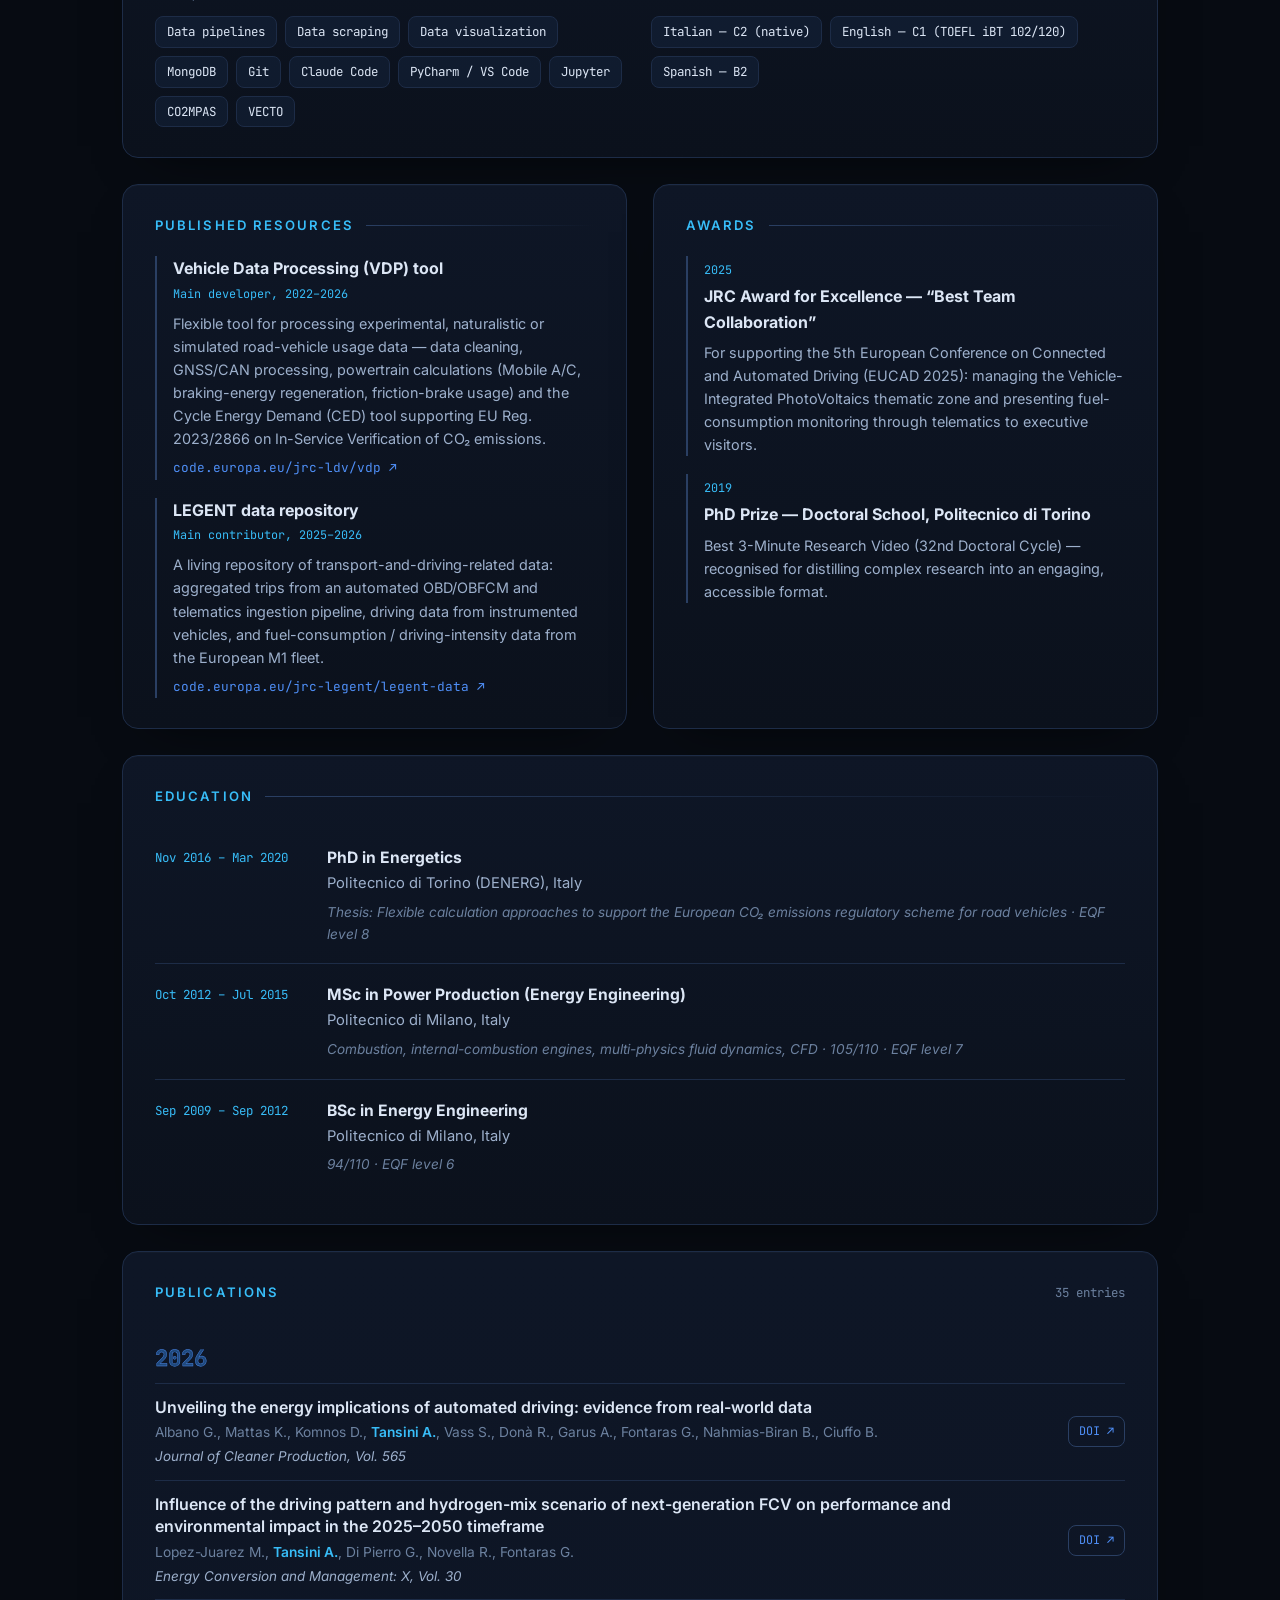
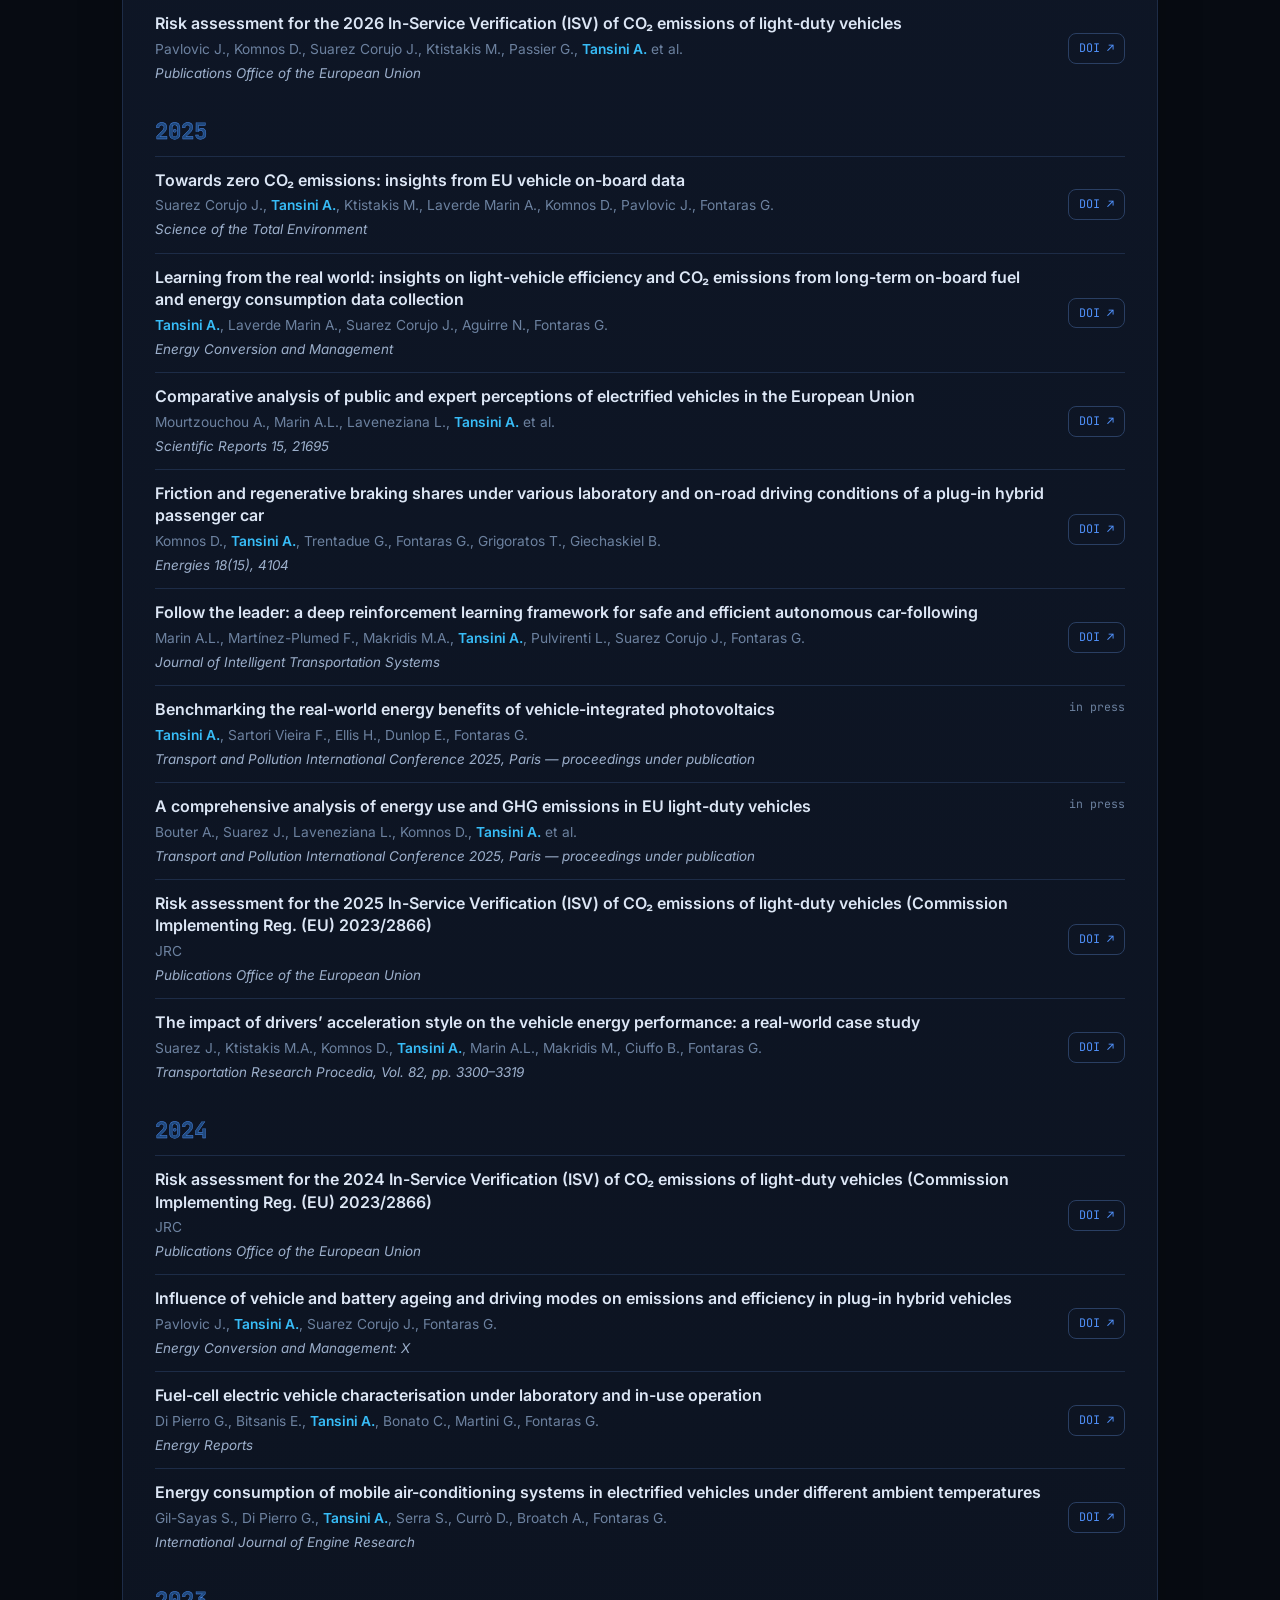
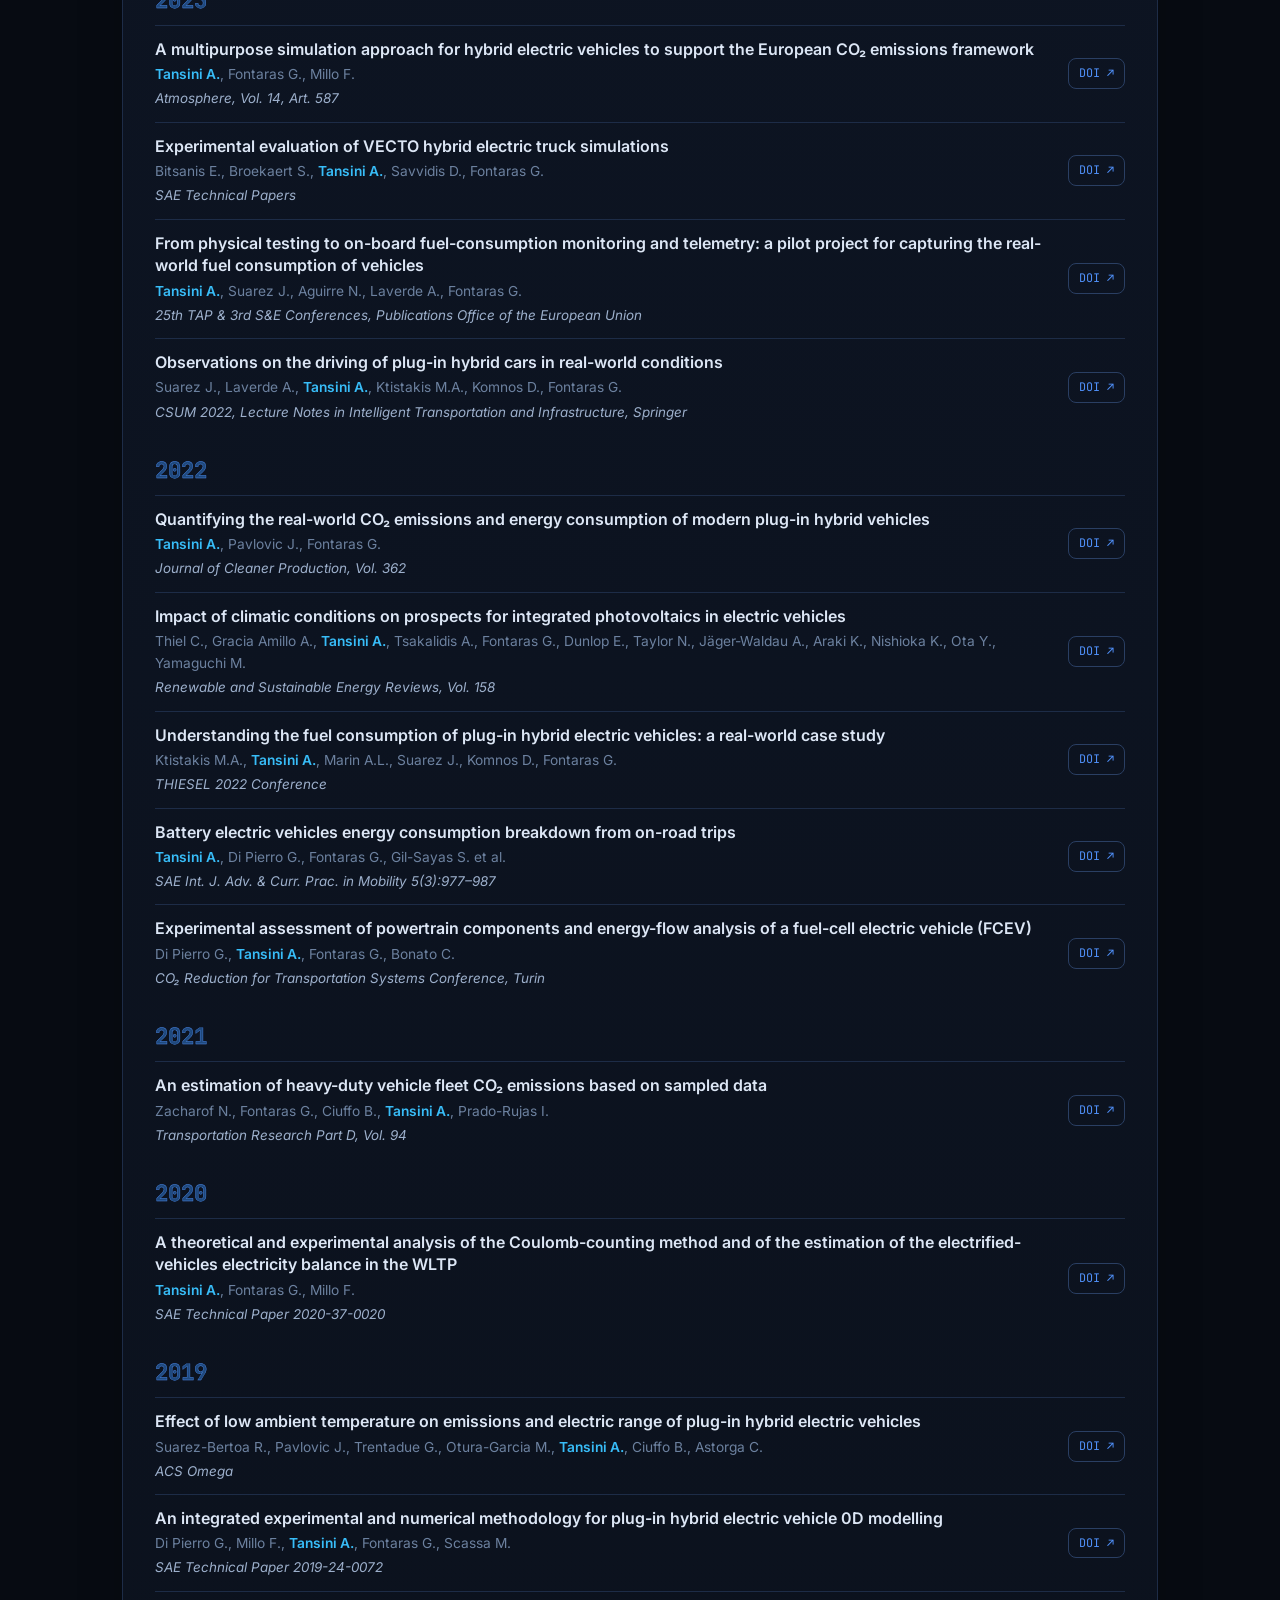
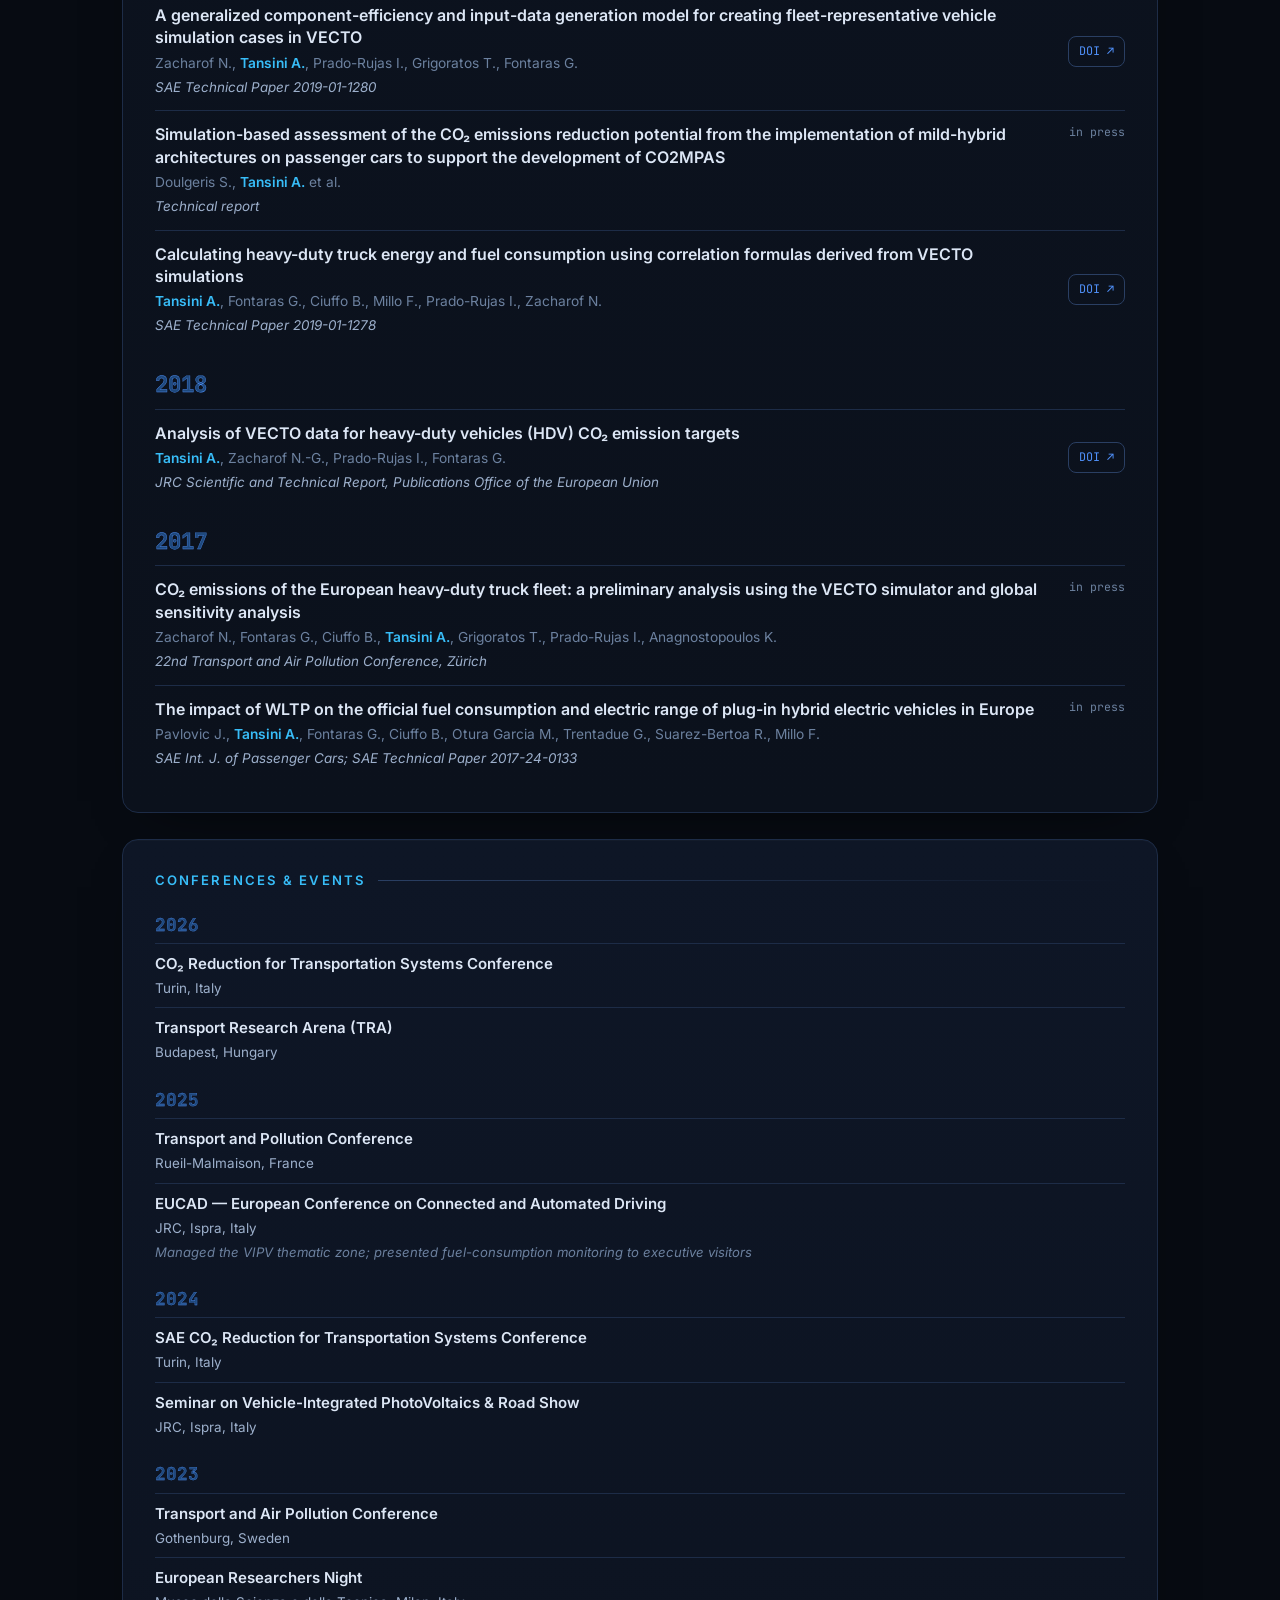
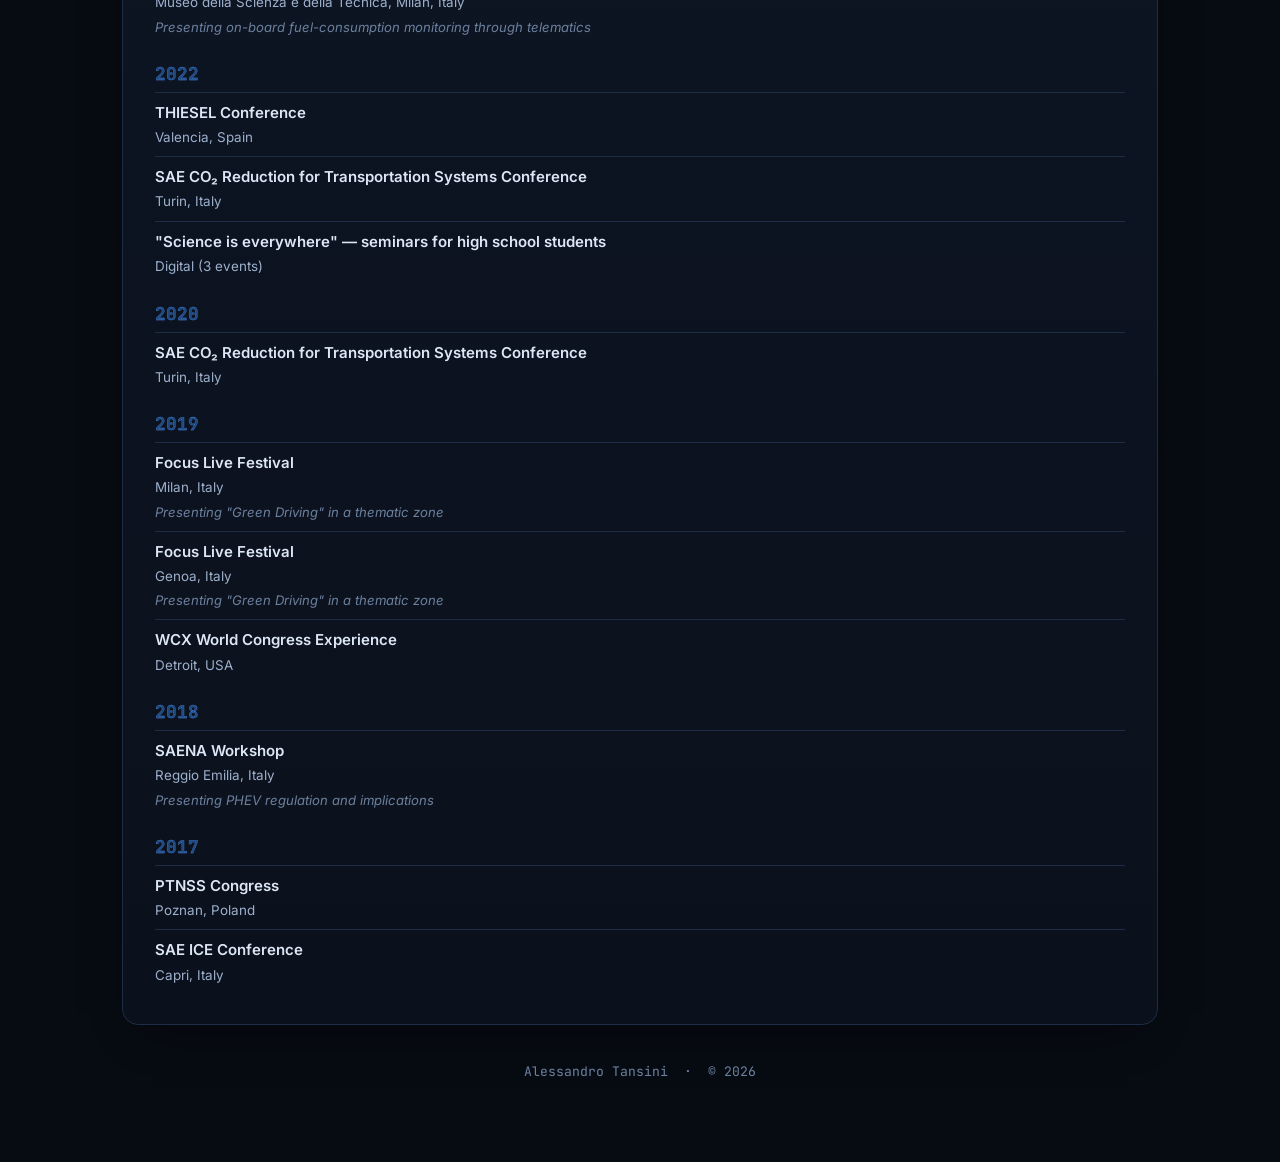
==== commit 08f38462: "Move chip group label left, chevron right with up/down arrow" ====
--- a/index.html
+++ b/index.html
@@ -29,7 +29,7 @@
   <link rel="preconnect" href="https://fonts.googleapis.com" />
   <link rel="preconnect" href="https://fonts.gstatic.com" crossorigin />
   <link href="https://fonts.googleapis.com/css2?family=Inter:wght@400;500;600;700;800&family=JetBrains+Mono:wght@400;500&display=swap" rel="stylesheet" />
-  <link rel="stylesheet" href="styles.css?v=11" />
+  <link rel="stylesheet" href="styles.css?v=12" />
 </head>
 <body>
   <div class="bg-grid" aria-hidden="true"></div>
@@ -126,9 +126,9 @@
     </footer>
   </main>
 
-  <script src="data.js?v=11"></script>
-  <script src="graph-alt-data.js?v=11"></script>
-  <script src="graph-engine.js?v=11"></script>
-  <script src="main.js?v=11"></script>
+  <script src="data.js?v=12"></script>
+  <script src="graph-alt-data.js?v=12"></script>
+  <script src="graph-engine.js?v=12"></script>
+  <script src="main.js?v=12"></script>
 </body>
 </html>
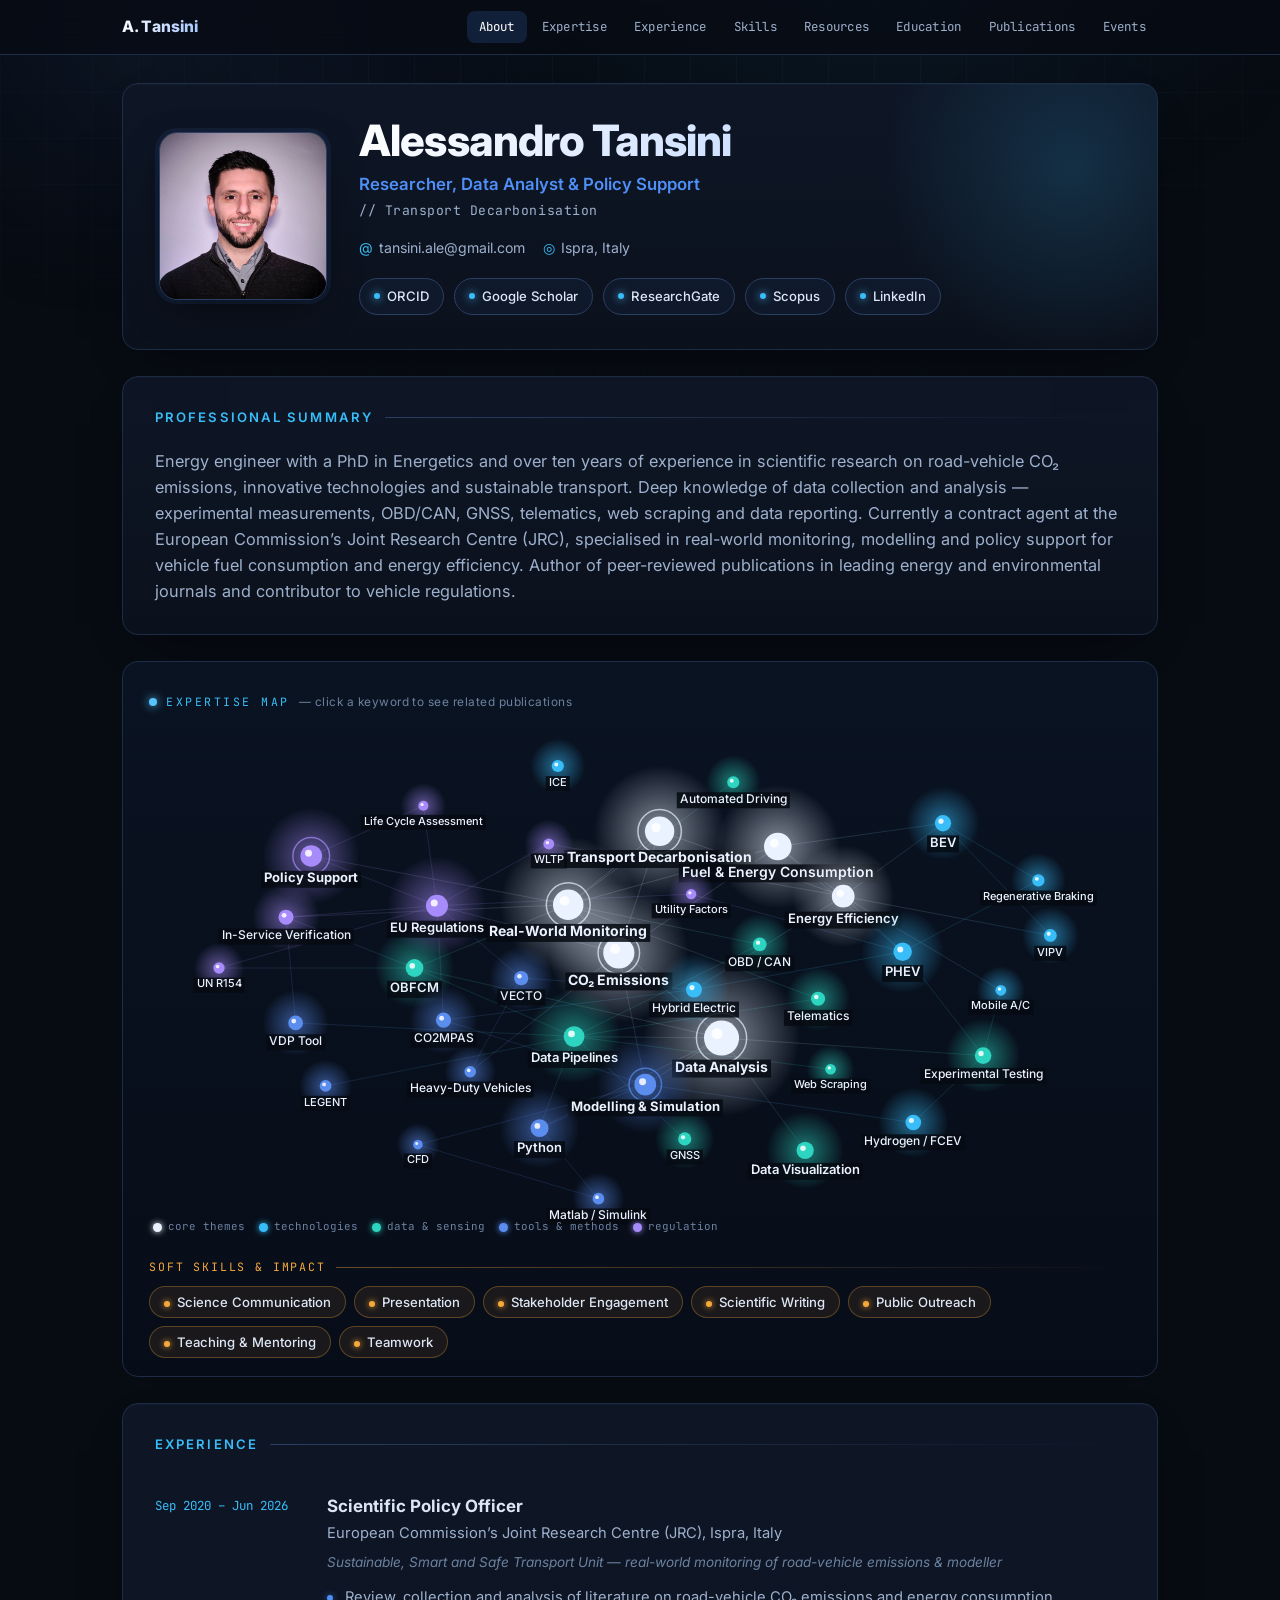
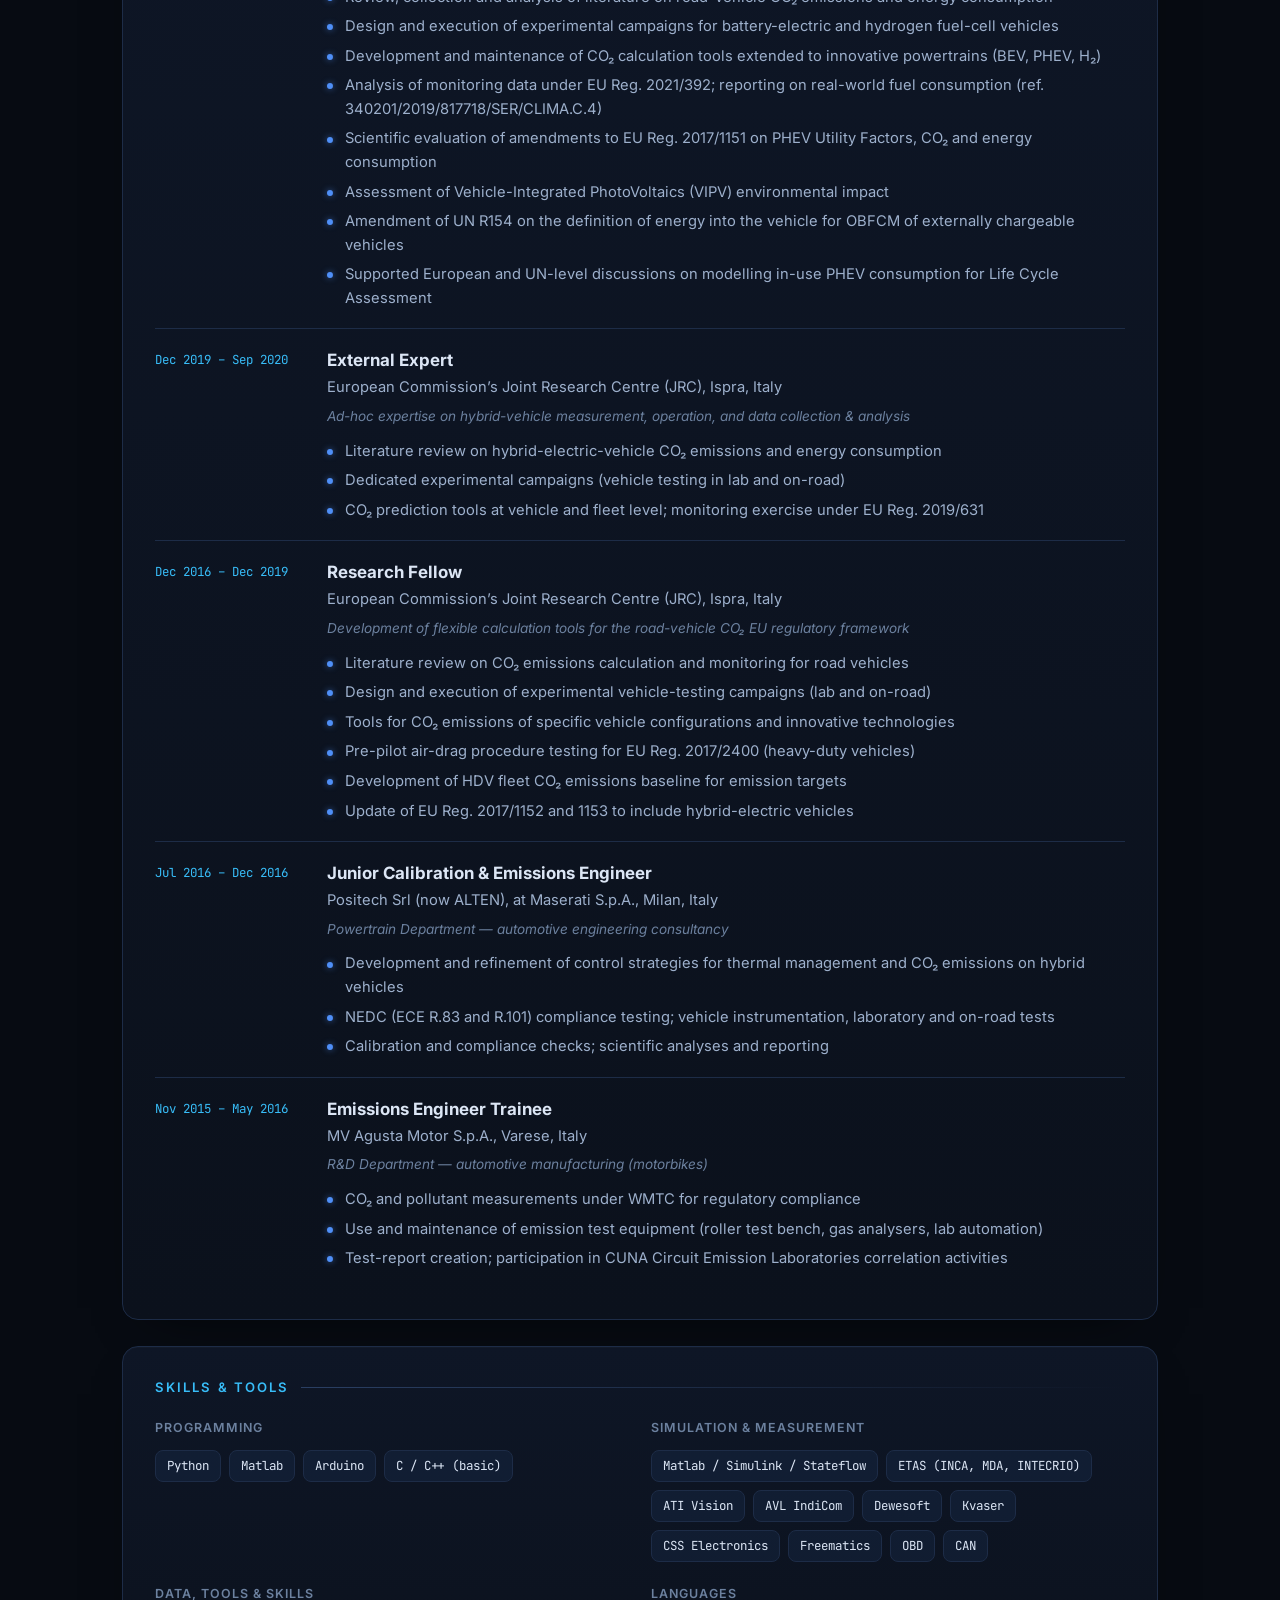
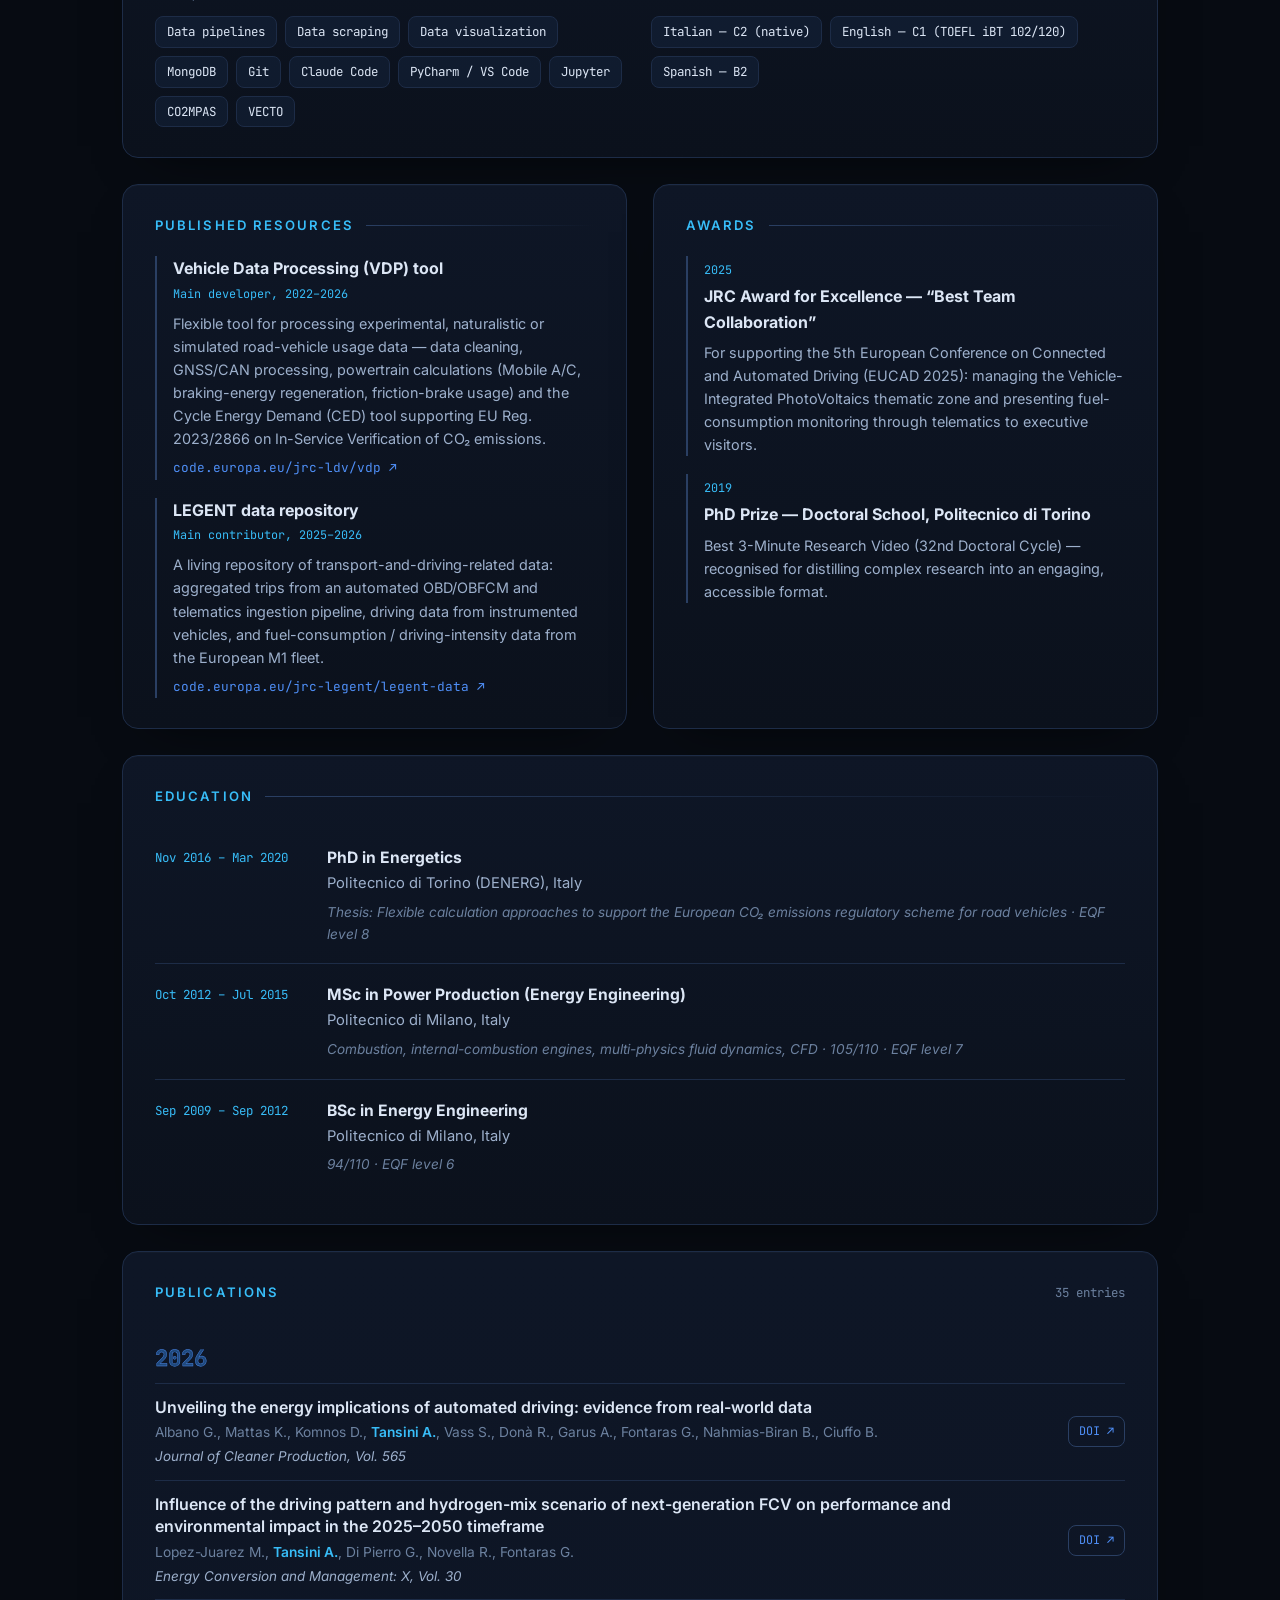
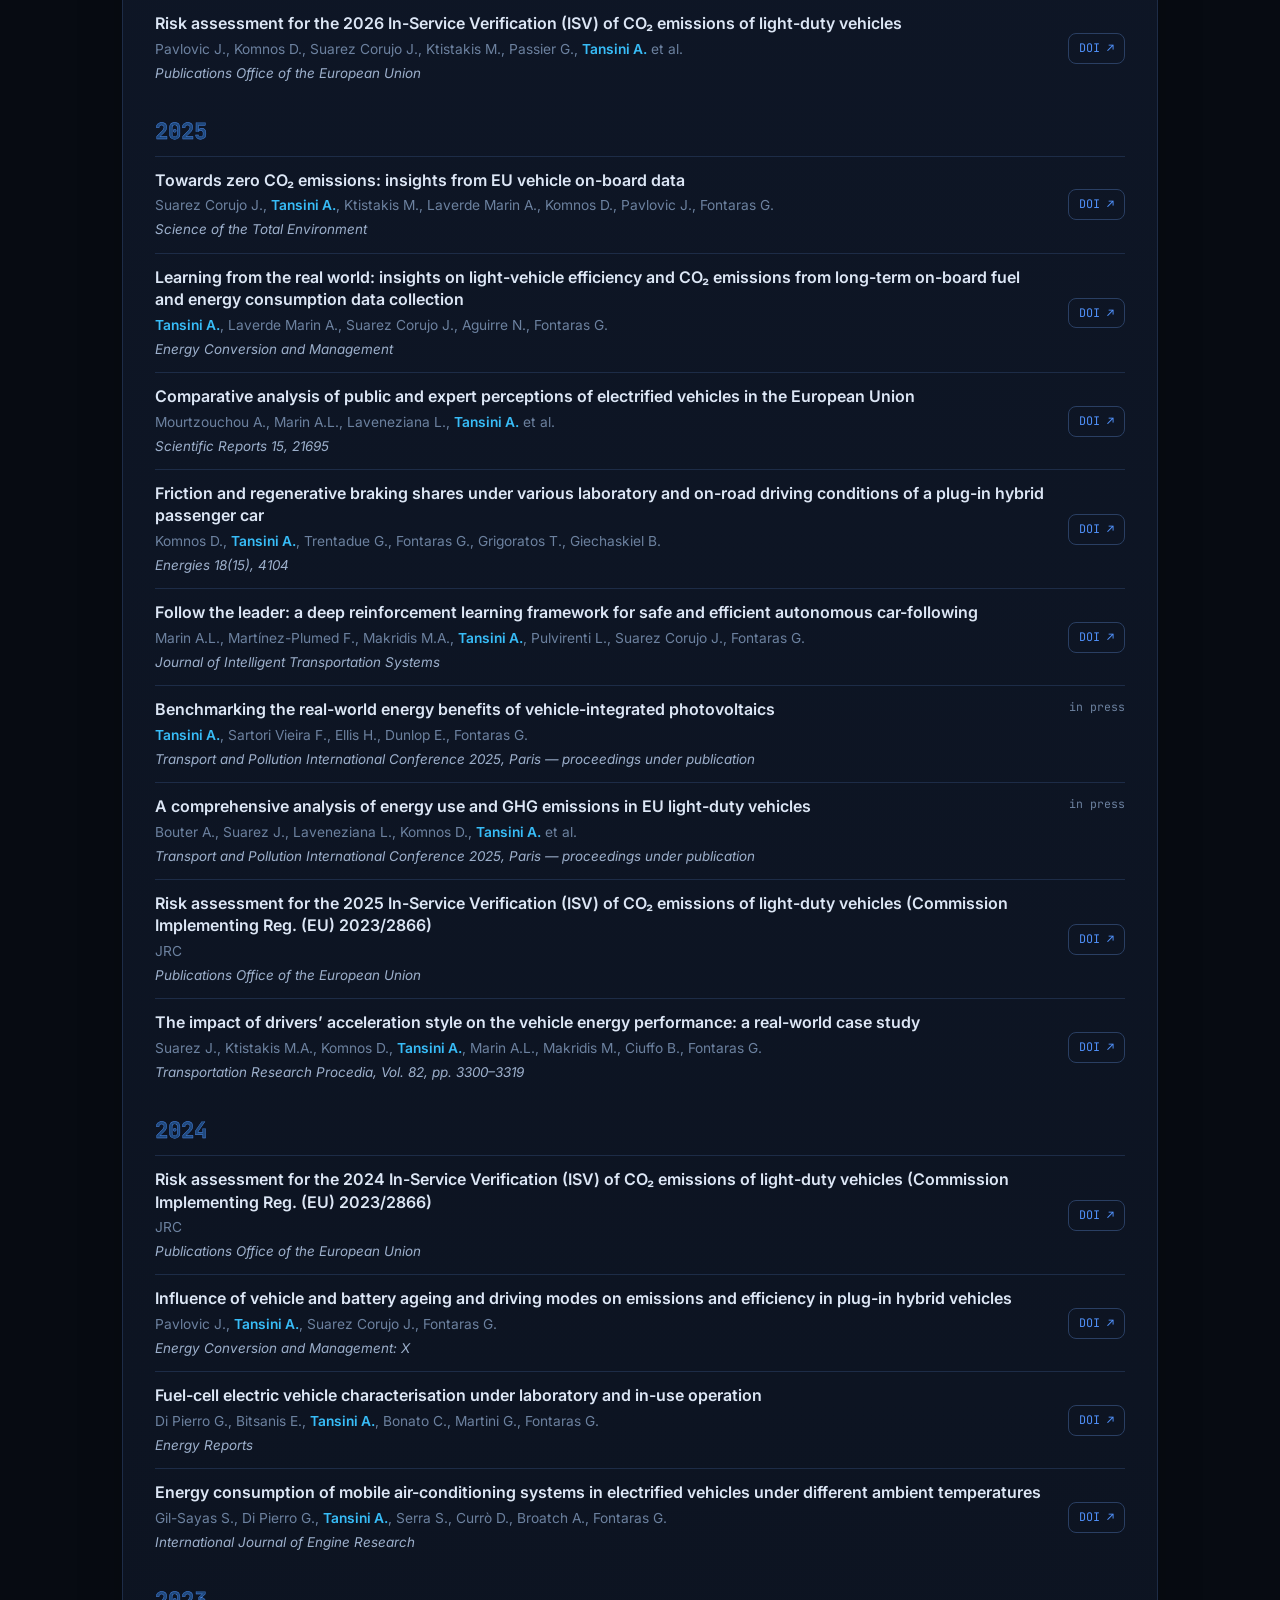
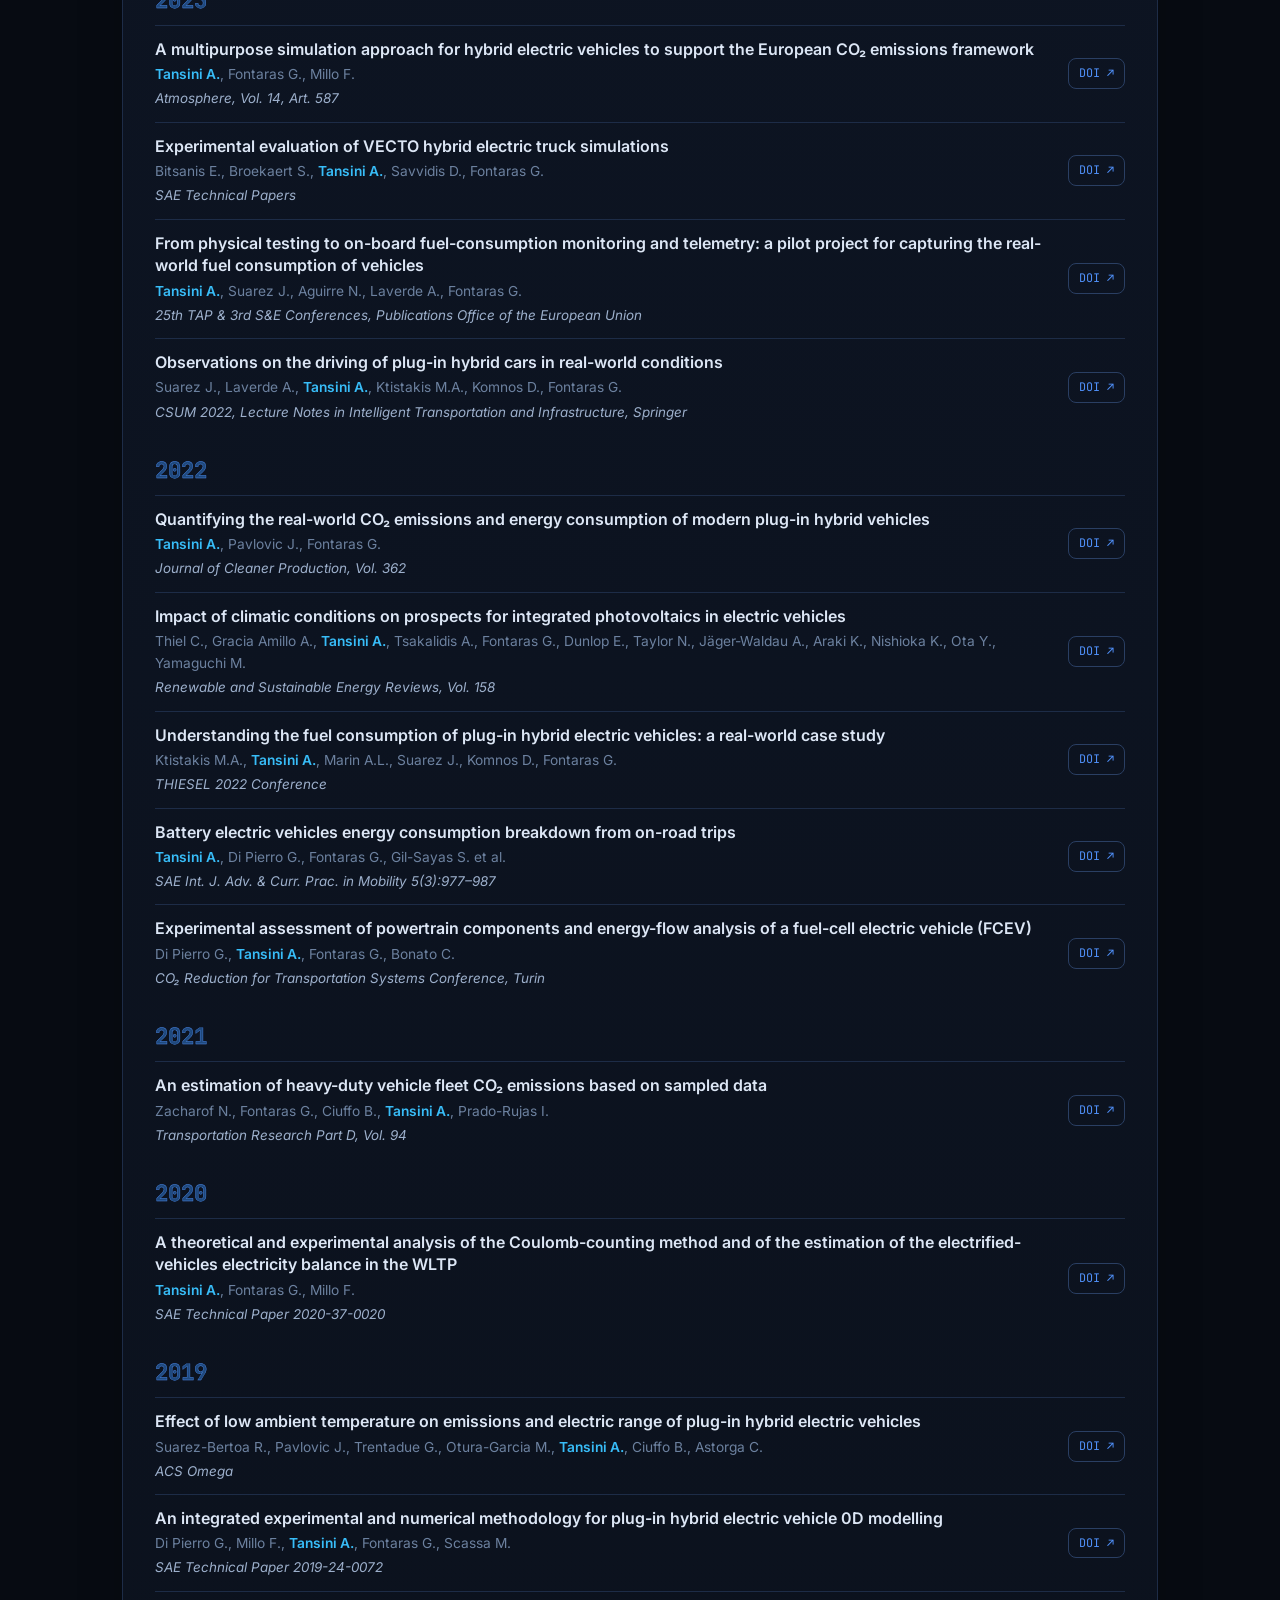
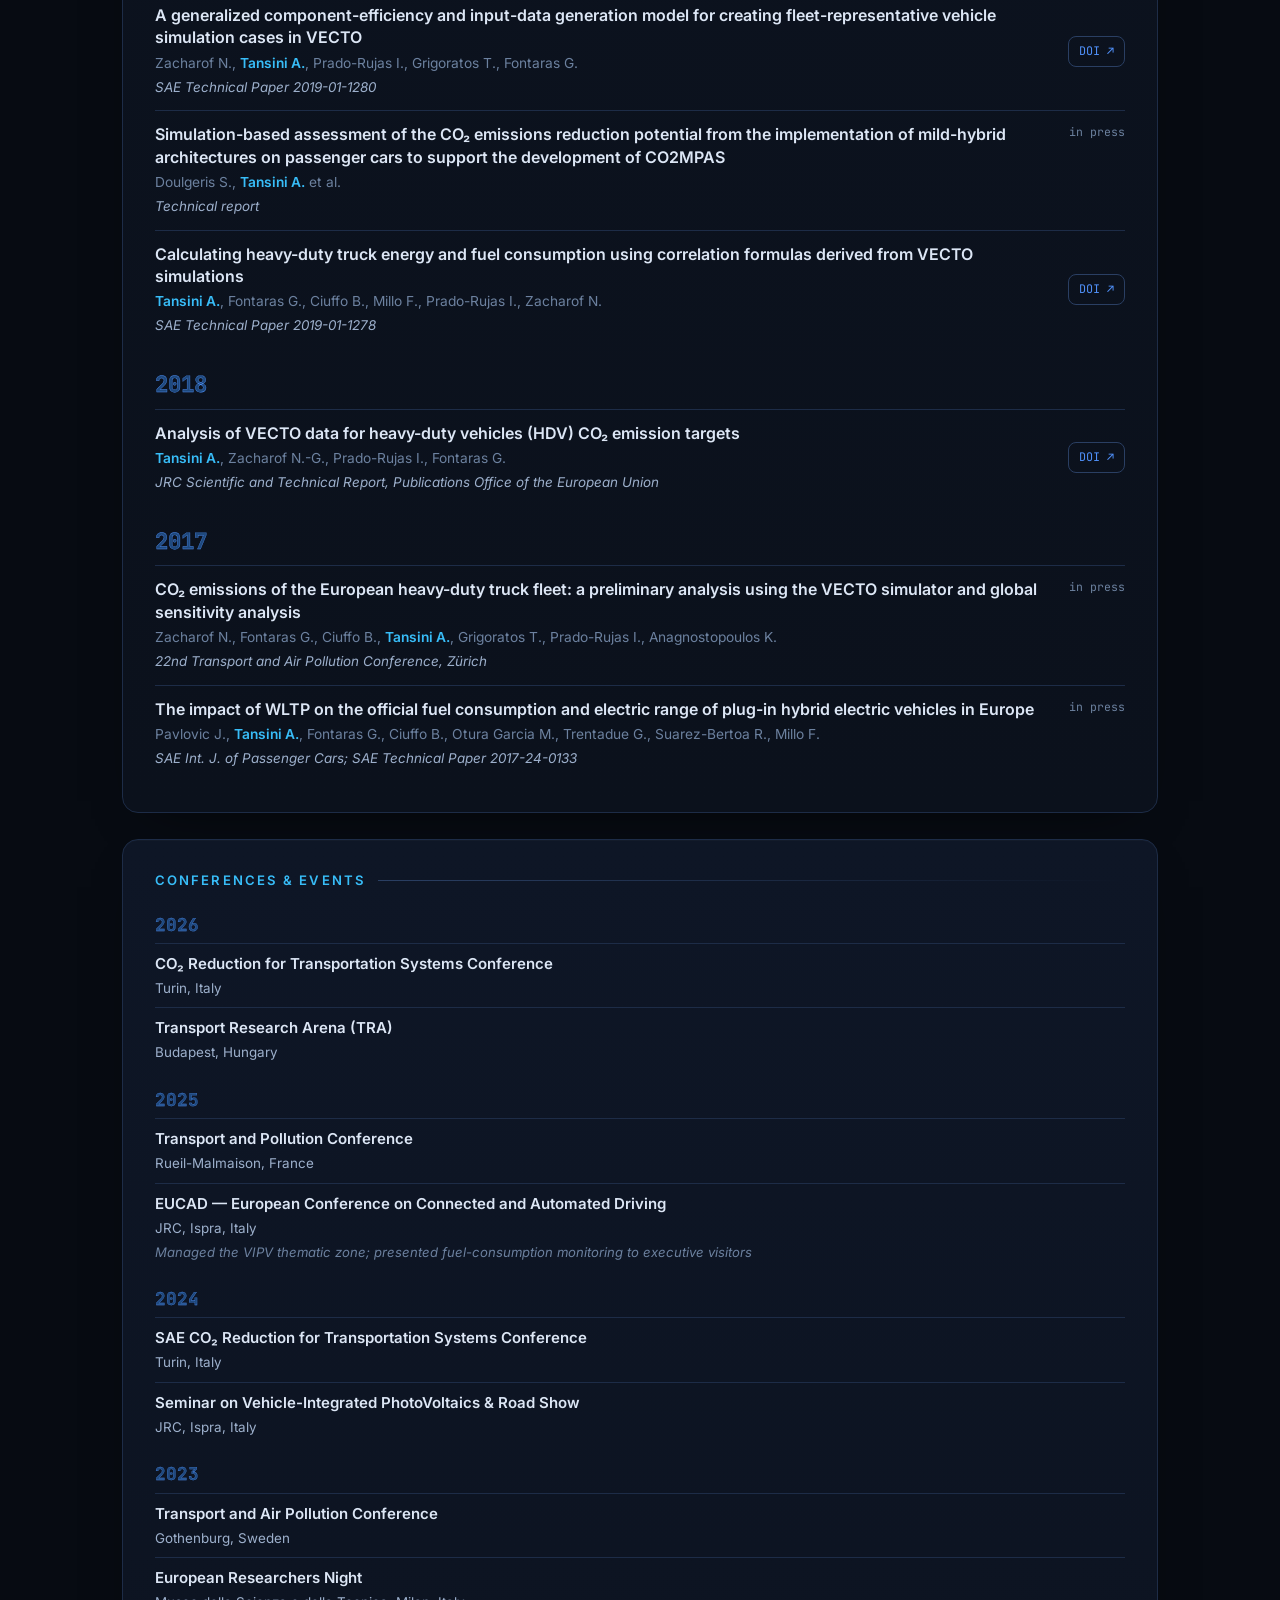
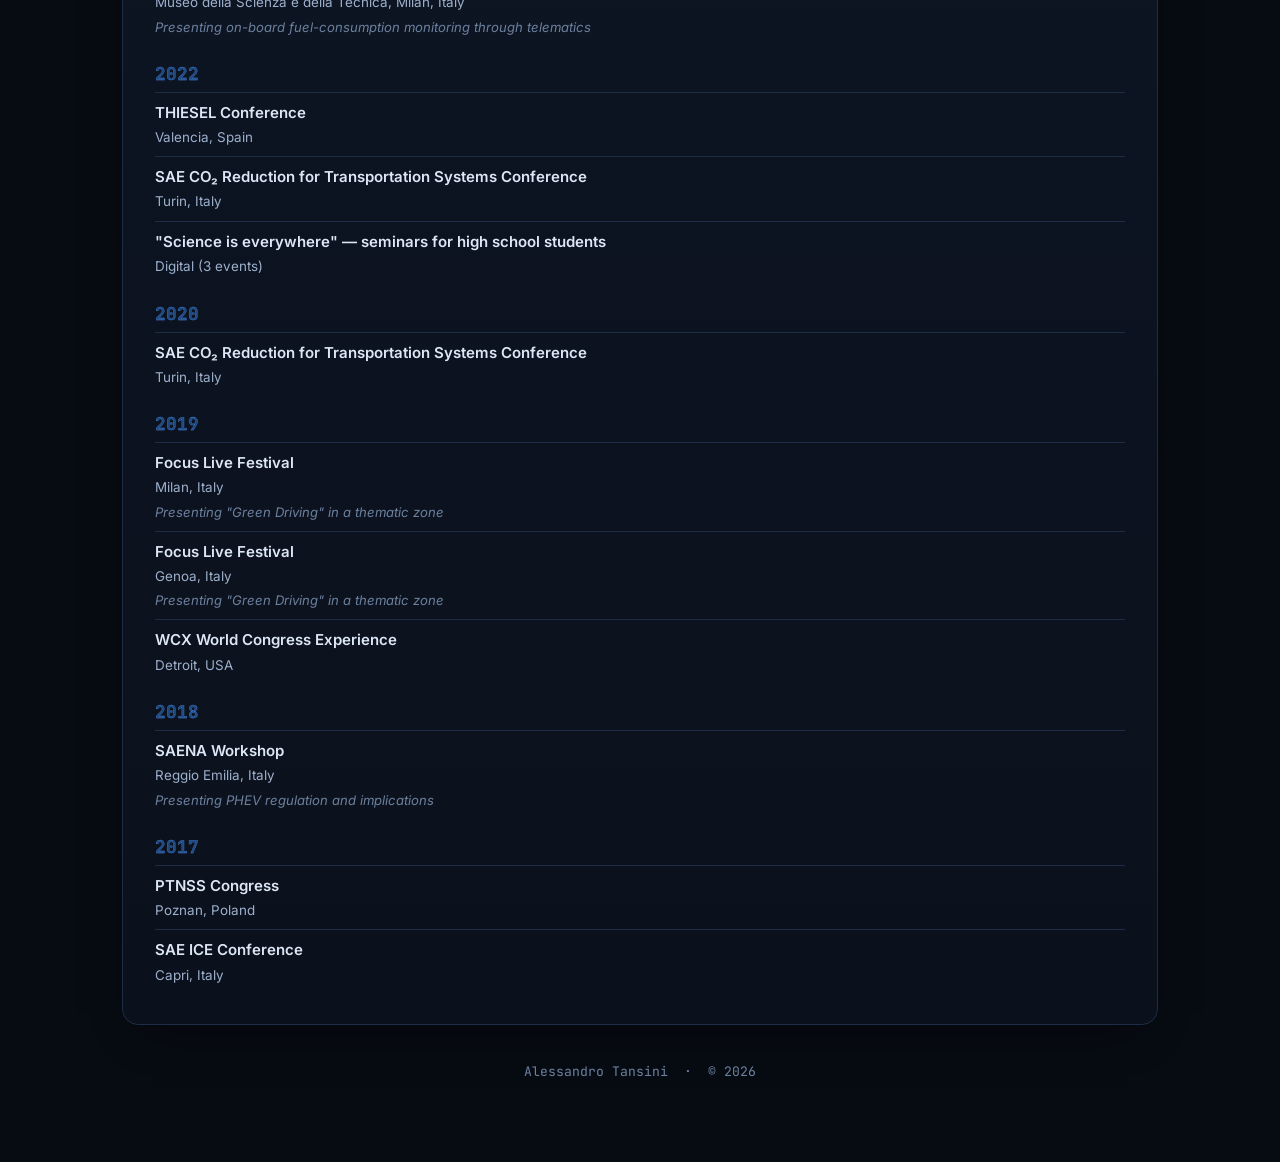
==== commit 59219ca5: "Double chevron size on mobile chip group headers" ====
--- a/index.html
+++ b/index.html
@@ -29,7 +29,7 @@
   <link rel="preconnect" href="https://fonts.googleapis.com" />
   <link rel="preconnect" href="https://fonts.gstatic.com" crossorigin />
   <link href="https://fonts.googleapis.com/css2?family=Inter:wght@400;500;600;700;800&family=JetBrains+Mono:wght@400;500&display=swap" rel="stylesheet" />
-  <link rel="stylesheet" href="styles.css?v=12" />
+  <link rel="stylesheet" href="styles.css?v=13" />
 </head>
 <body>
   <div class="bg-grid" aria-hidden="true"></div>
@@ -126,9 +126,9 @@
     </footer>
   </main>
 
-  <script src="data.js?v=12"></script>
-  <script src="graph-alt-data.js?v=12"></script>
-  <script src="graph-engine.js?v=12"></script>
-  <script src="main.js?v=12"></script>
+  <script src="data.js?v=13"></script>
+  <script src="graph-alt-data.js?v=13"></script>
+  <script src="graph-engine.js?v=13"></script>
+  <script src="main.js?v=13"></script>
 </body>
 </html>
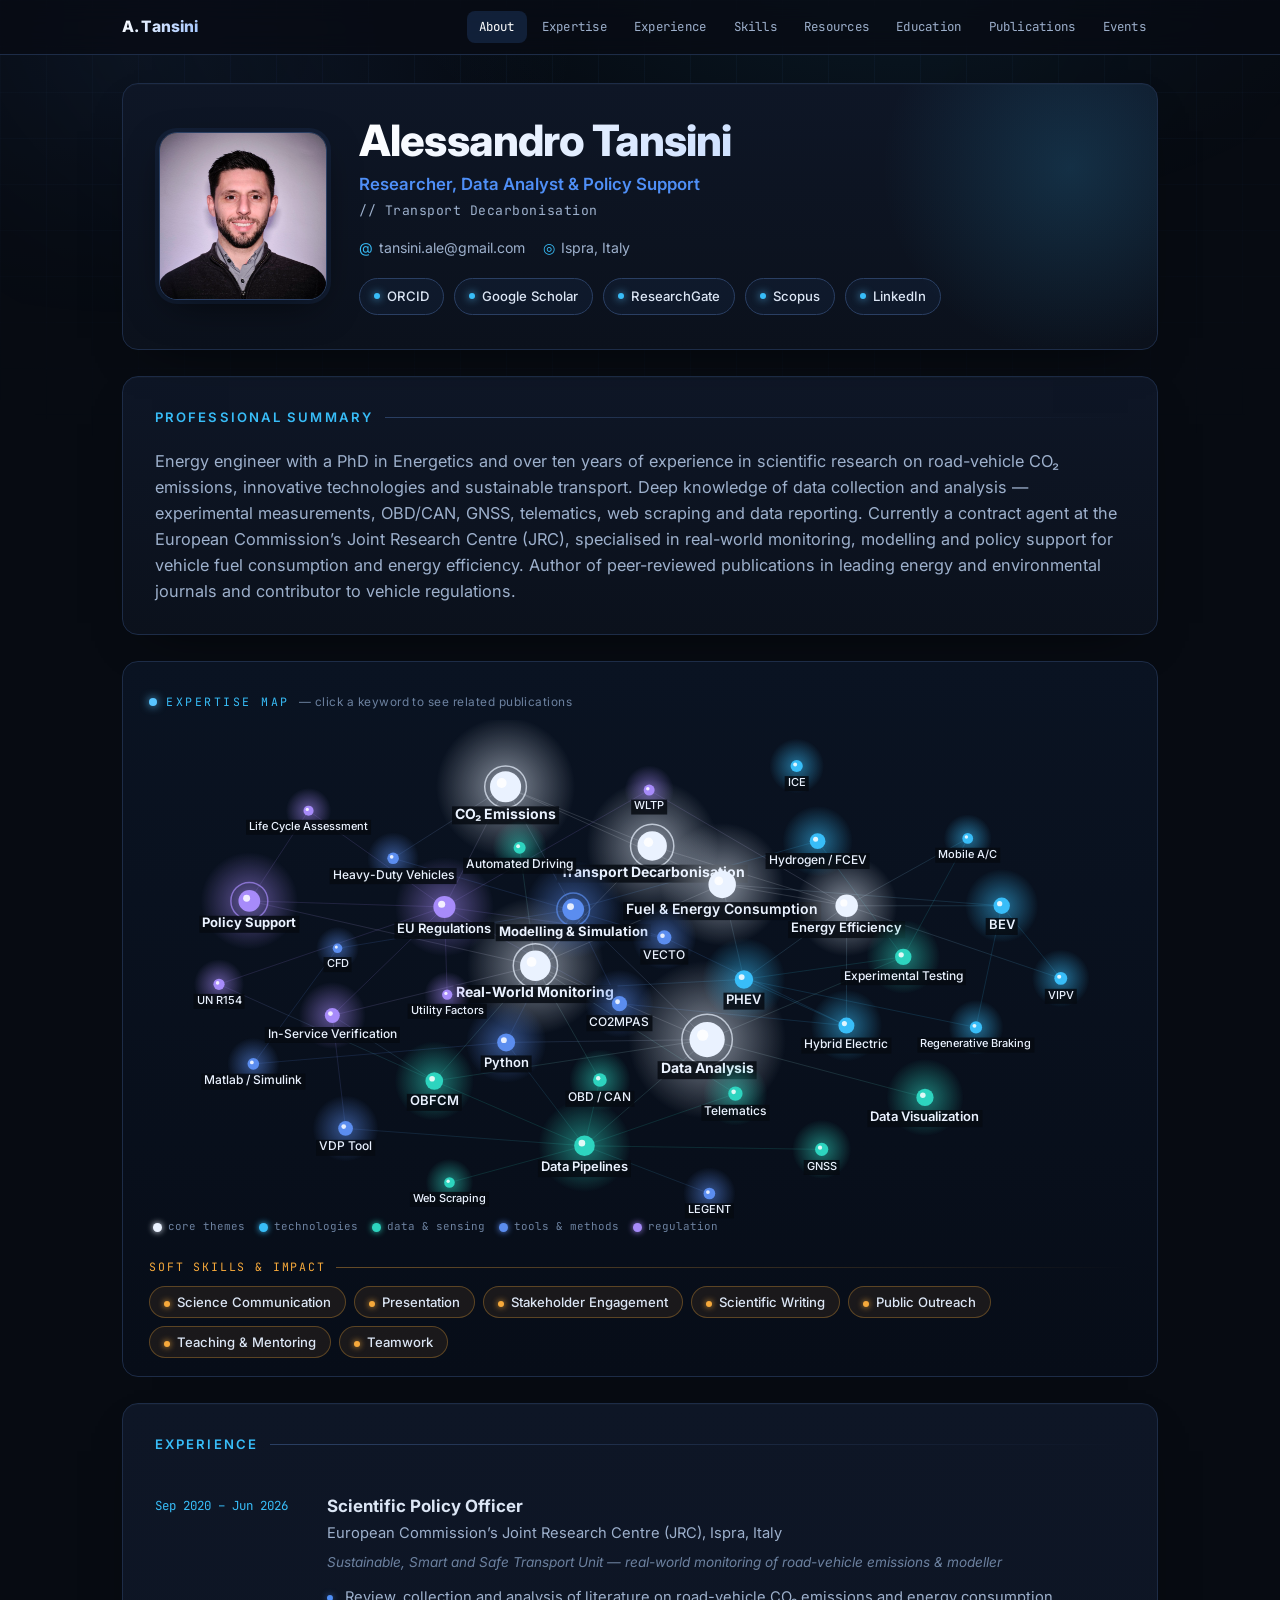
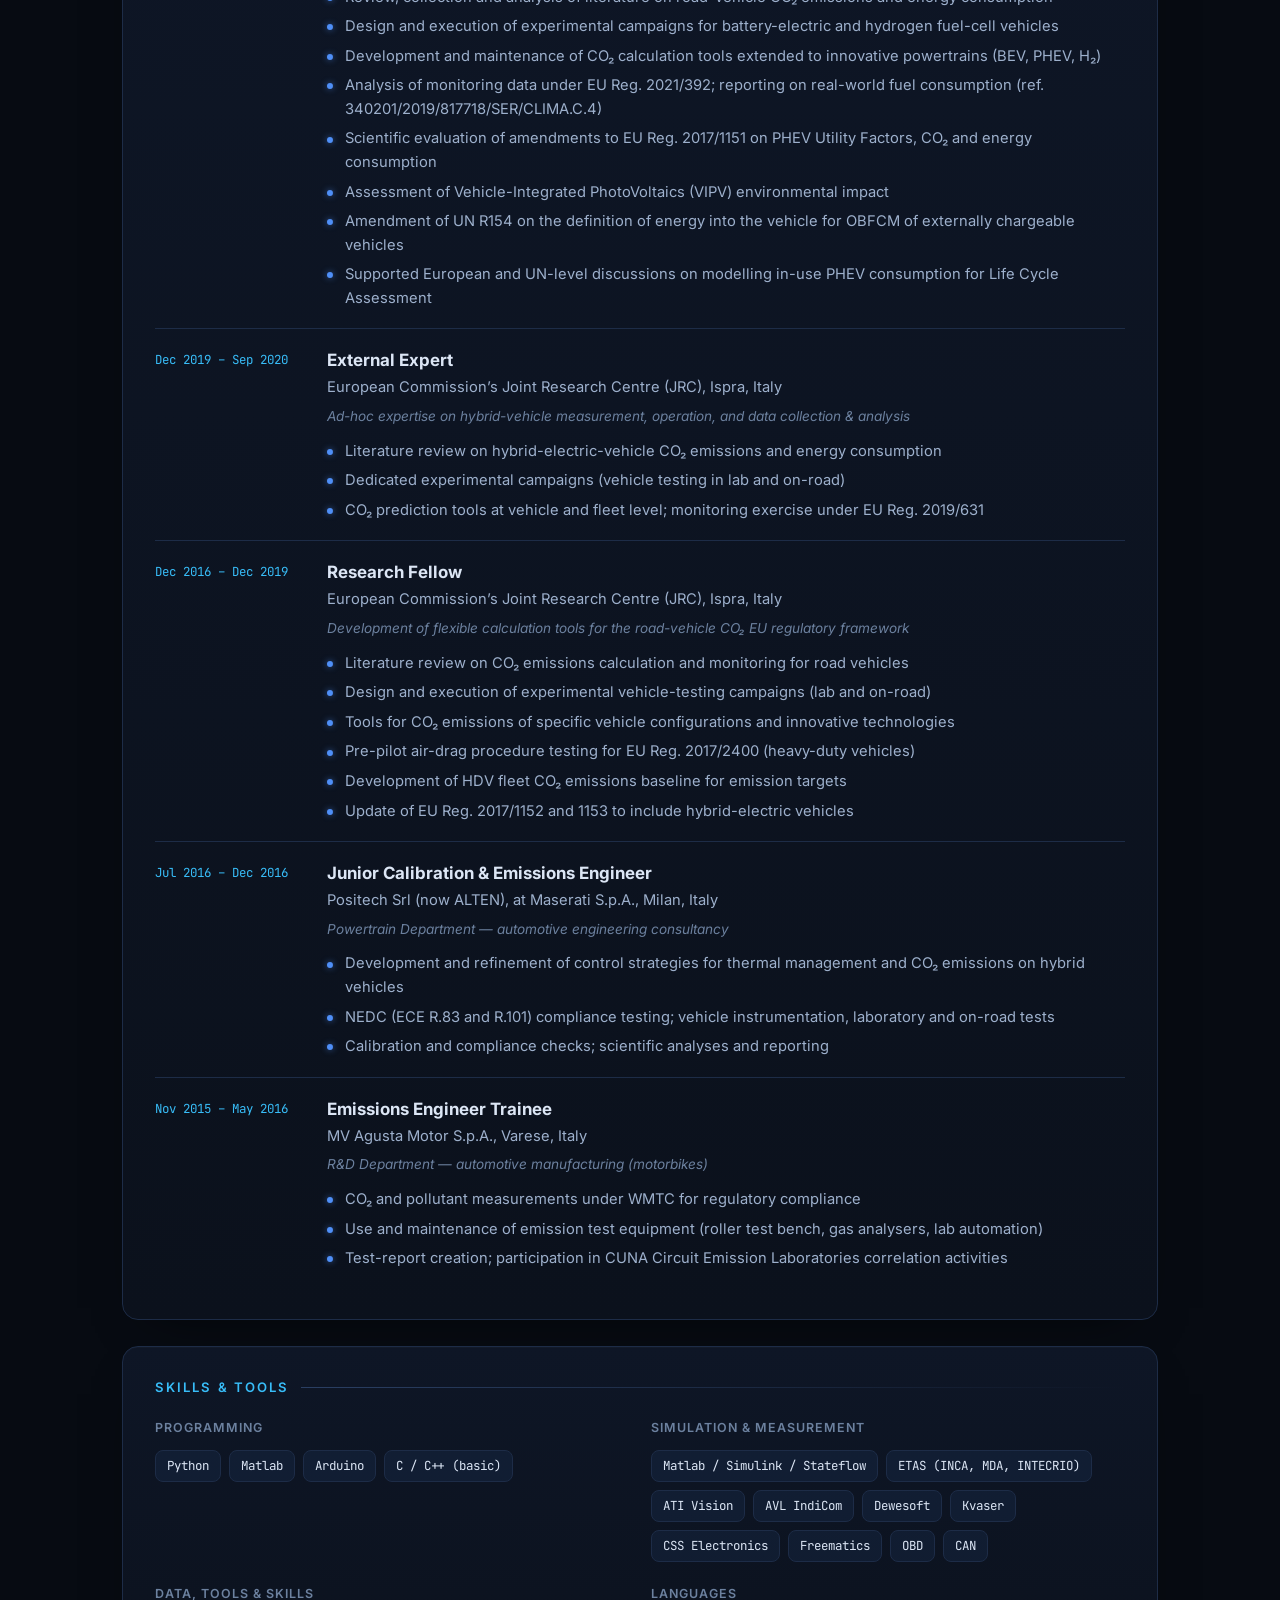
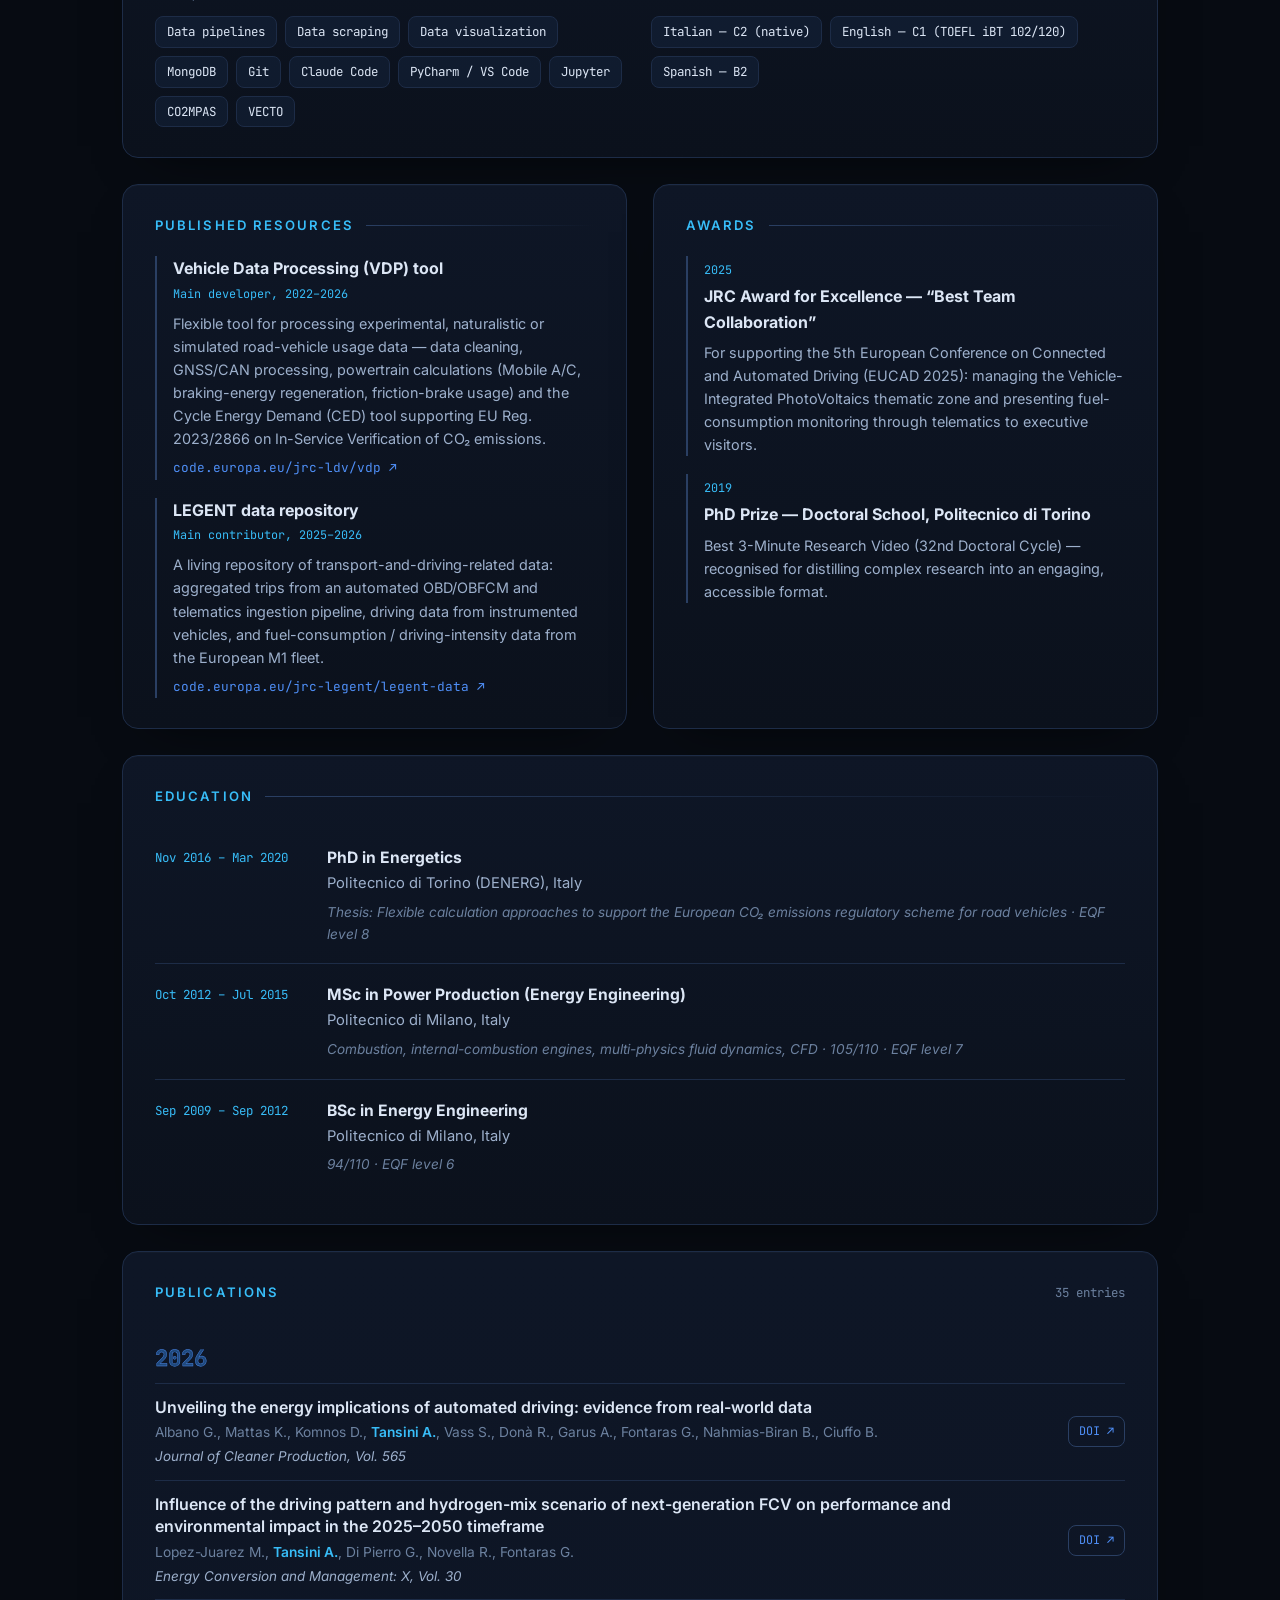
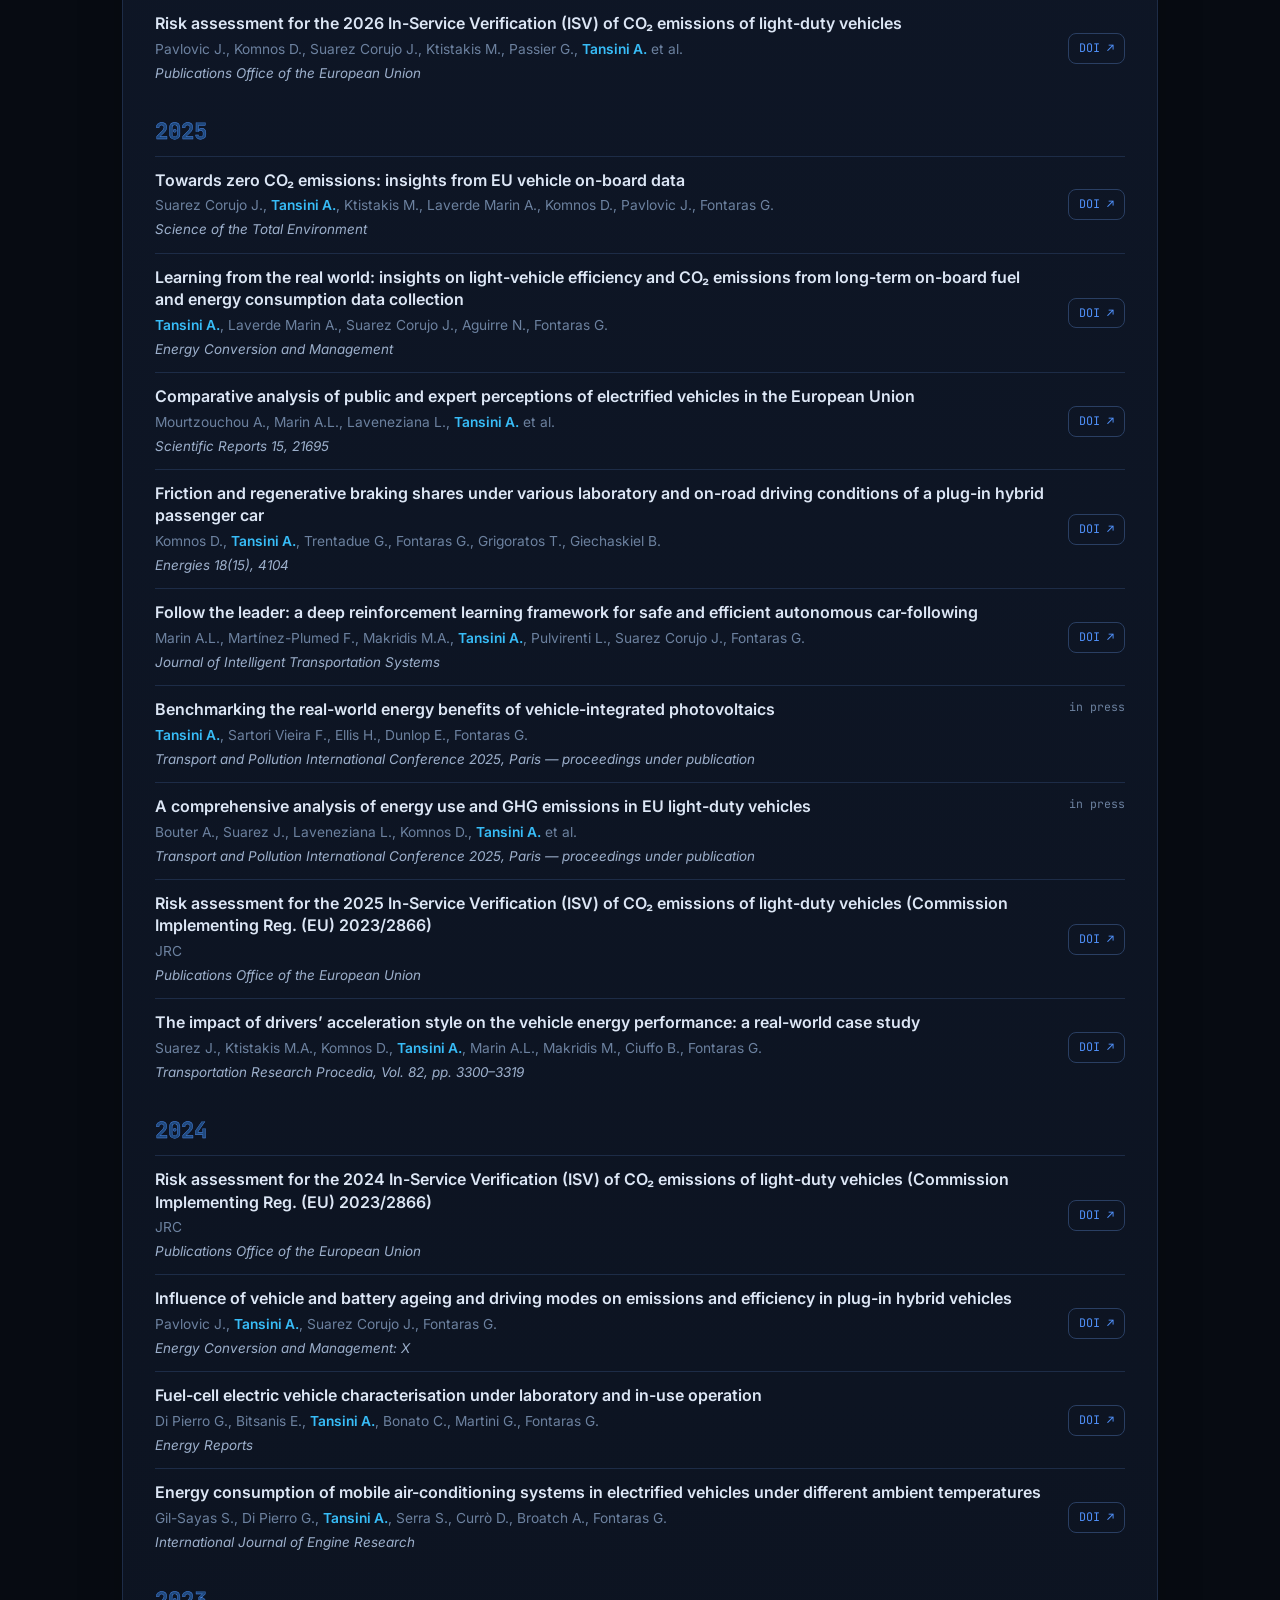
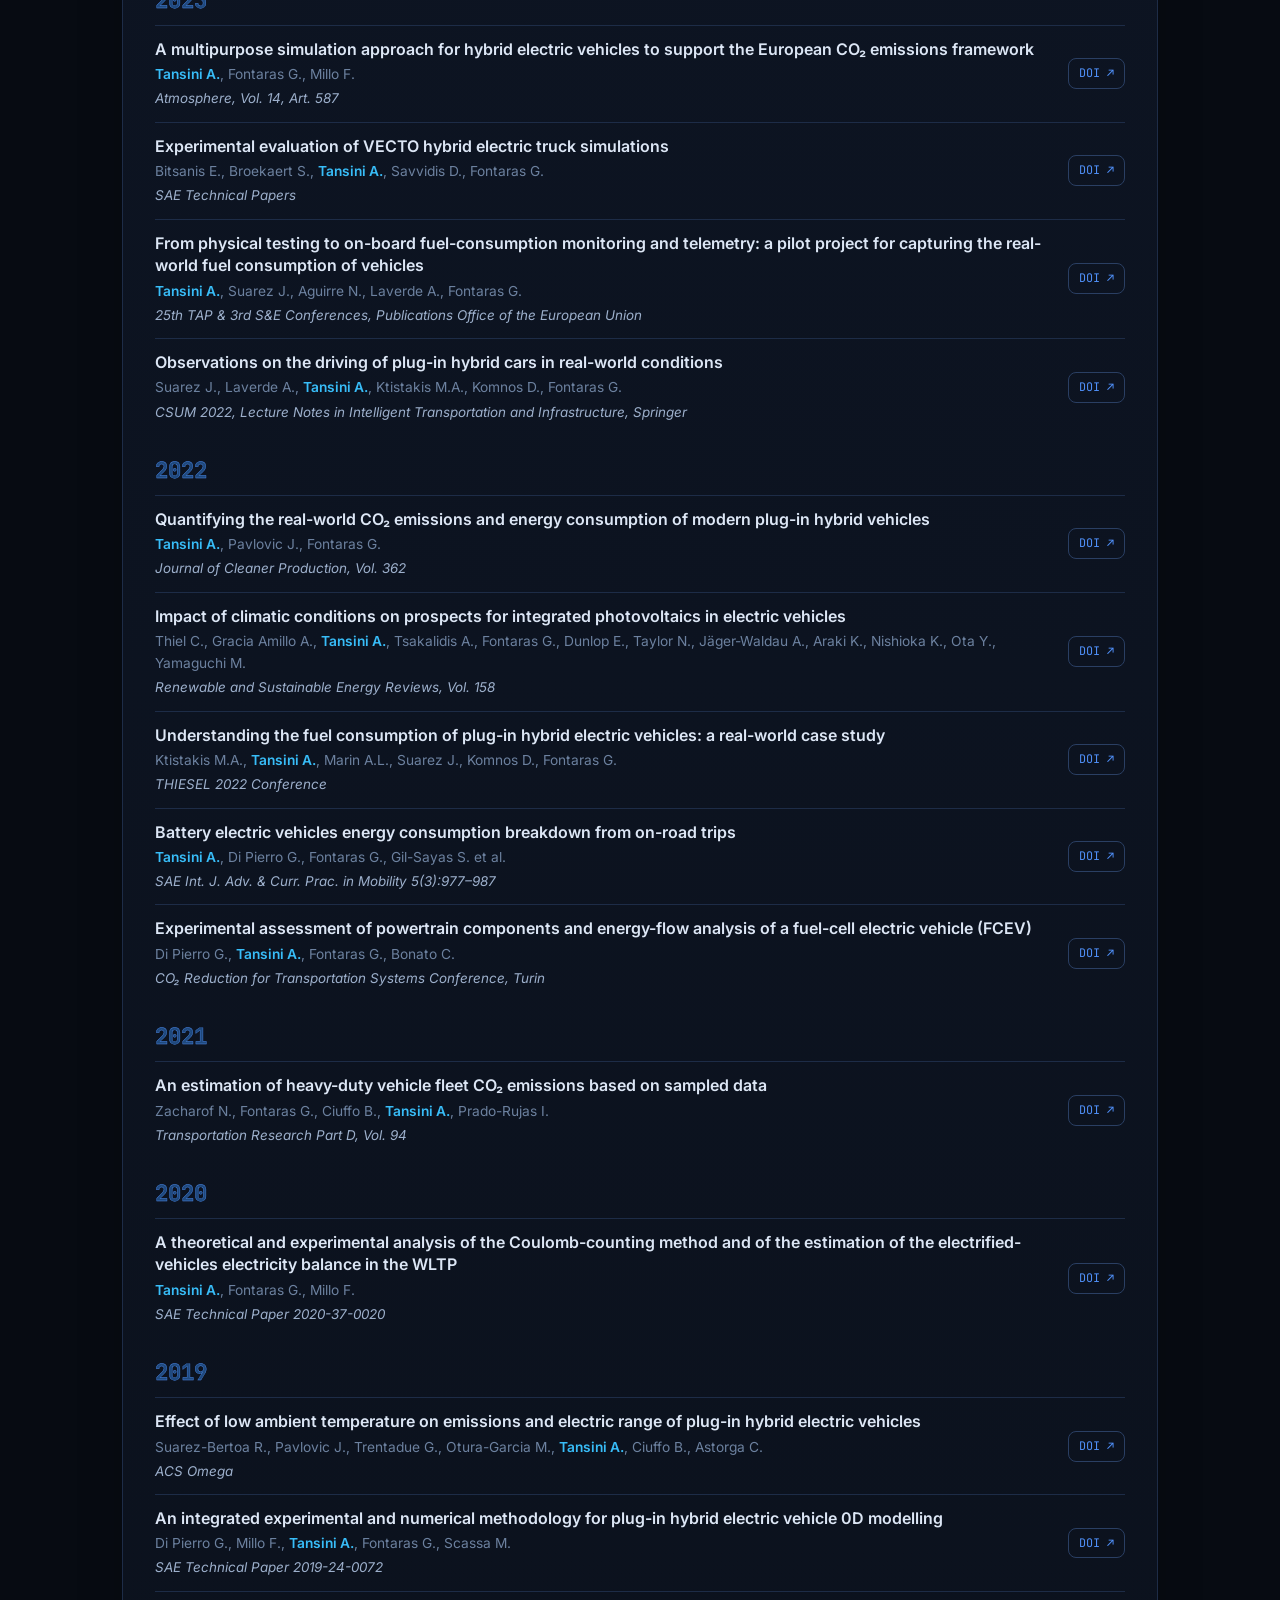
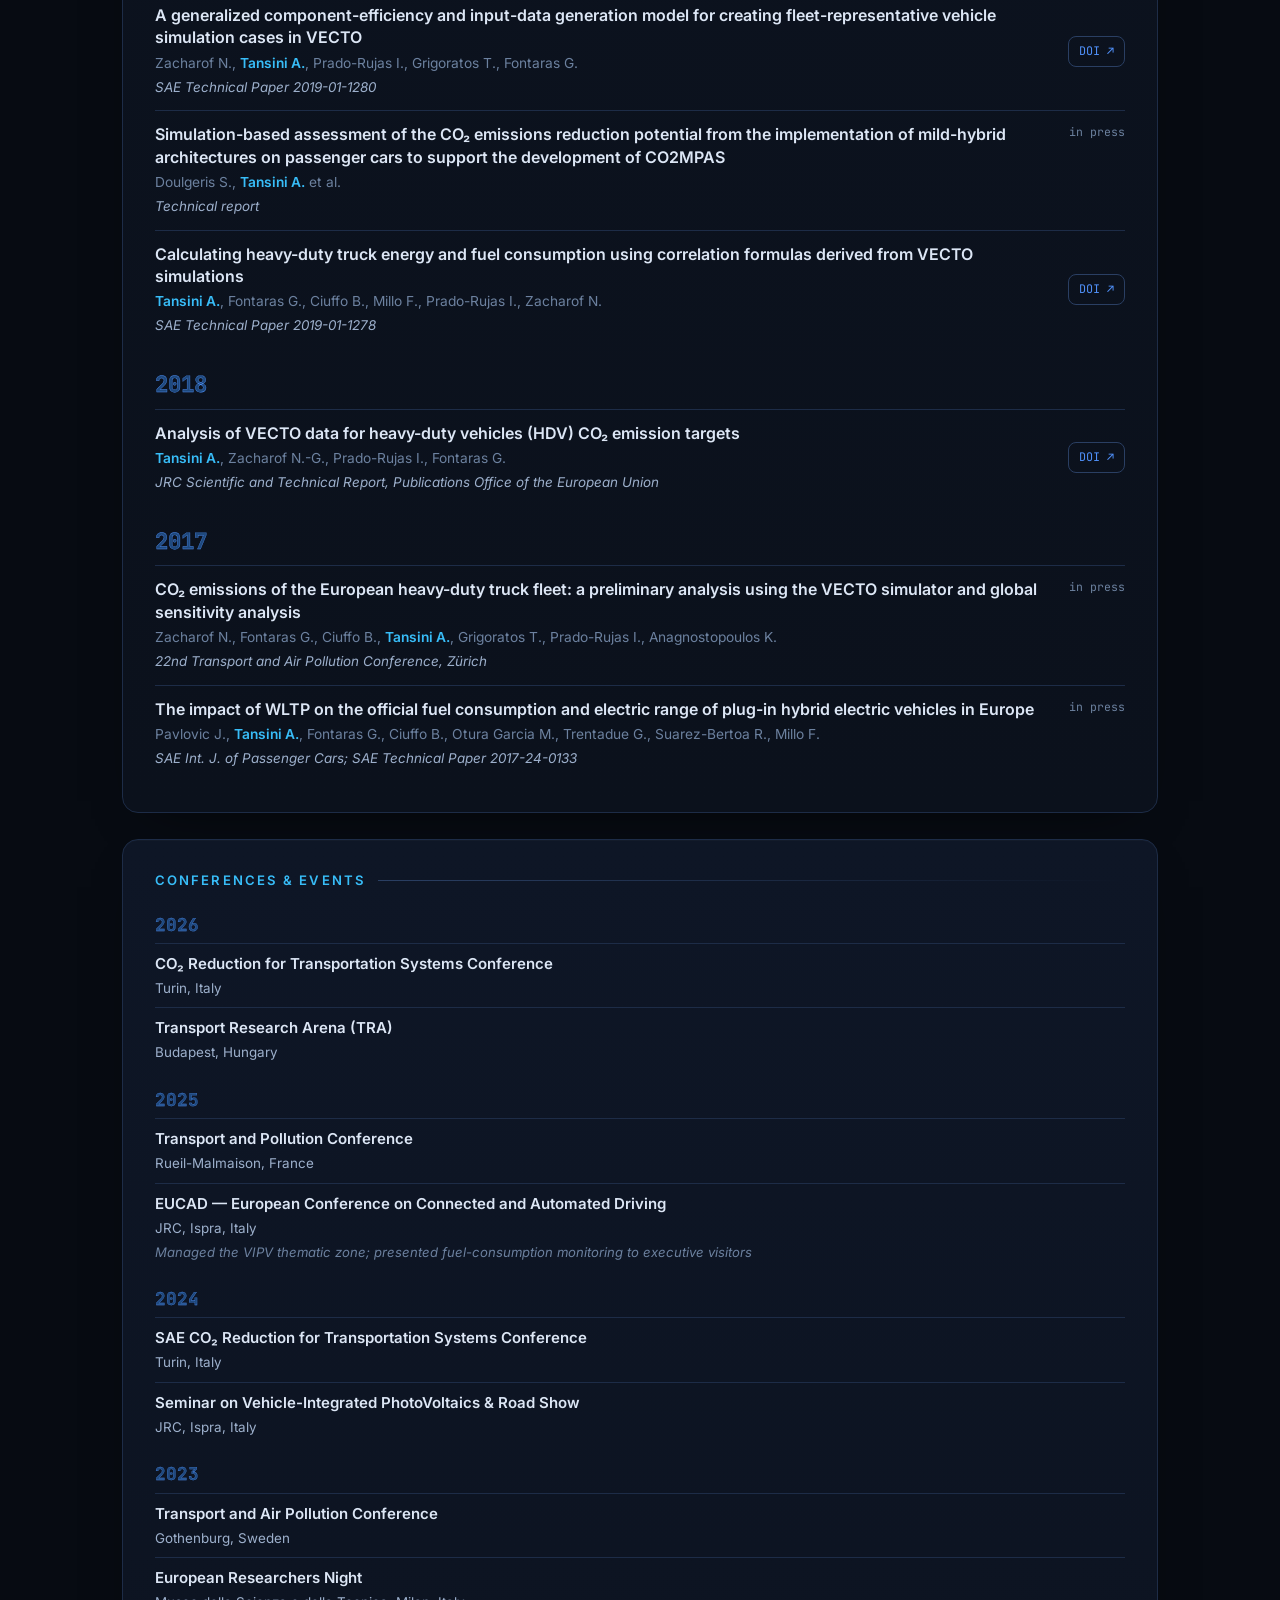
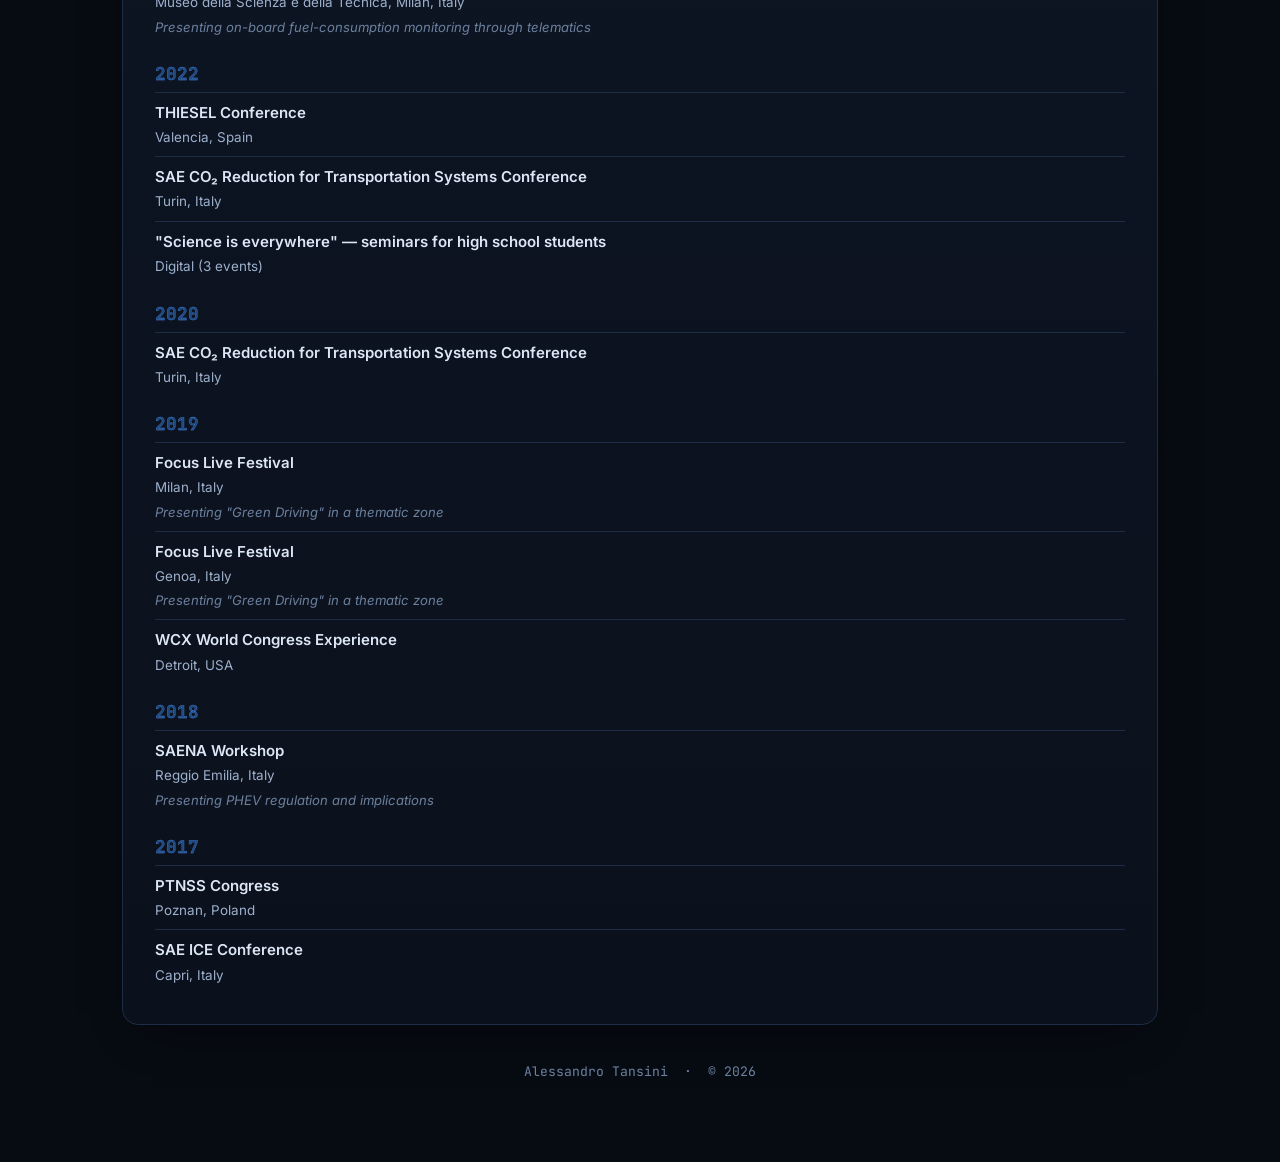
==== commit cd7dfa59: "Add SEO: sitemap, robots.txt, canonical URLs, OG tags, JSON-LD schema" ====
--- a/index.html
+++ b/index.html
@@ -24,12 +24,49 @@
   <meta property="og:title" content="Alessandro Tansini — Researcher &amp; Data Analyst" />
   <meta property="og:description" content="Transport decarbonisation · real-world vehicle CO₂ monitoring · data analysis · policy support." />
   <meta property="og:type" content="website" />
-  <meta property="og:image" content="assets/photo.png" />
+  <meta property="og:image" content="https://tansial.github.io/my_website/assets/photo.png" />
+  <meta property="og:url" content="https://tansial.github.io/my_website/" />
+  <link rel="canonical" href="https://tansial.github.io/my_website/" />
+
+  <script type="application/ld+json">
+  {
+    "@context": "https://schema.org",
+    "@type": "Person",
+    "name": "Alessandro Tansini",
+    "jobTitle": "Researcher, Data Analyst & Policy Support",
+    "description": "Energy engineer, PhD, researcher and data analyst specialised in road-vehicle CO₂ emissions, real-world monitoring and transport decarbonisation.",
+    "url": "https://tansial.github.io/my_website/",
+    "image": "https://tansial.github.io/my_website/assets/photo.png",
+    "email": "mailto:tansini.ale@gmail.com",
+    "workLocation": {
+      "@type": "Place",
+      "name": "Ispra, Italy"
+    },
+    "worksFor": {
+      "@type": "Organization",
+      "name": "European Commission – Joint Research Centre (JRC)"
+    },
+    "sameAs": [
+      "https://orcid.org/0009-0001-2616-0147",
+      "https://scholar.google.com/citations?user=Het772QAAAAJ&hl=en",
+      "https://www.researchgate.net/profile/Alessandro-Tansini",
+      "https://www.scopus.com/authid/detail.uri?authorId=57195491852",
+      "https://it.linkedin.com/in/alessandrotansini"
+    ],
+    "alumniOf": [
+      {
+        "@type": "CollegeOrUniversity",
+        "name": "Politecnico di Milano"
+      }
+    ],
+    "knowsAbout": ["CO₂ emissions", "transport decarbonisation", "real-world monitoring", "data analysis", "policy support", "vehicle energy efficiency"]
+  }
+  </script>
 
   <link rel="preconnect" href="https://fonts.googleapis.com" />
   <link rel="preconnect" href="https://fonts.gstatic.com" crossorigin />
   <link href="https://fonts.googleapis.com/css2?family=Inter:wght@400;500;600;700;800&family=JetBrains+Mono:wght@400;500&display=swap" rel="stylesheet" />
-  <link rel="stylesheet" href="styles.css?v=13" />
+  <link rel="stylesheet" href="styles.css?v=14" />
 </head>
 <body>
   <div class="bg-grid" aria-hidden="true"></div>
@@ -126,9 +163,9 @@
     </footer>
   </main>
 
-  <script src="data.js?v=13"></script>
-  <script src="graph-alt-data.js?v=13"></script>
-  <script src="graph-engine.js?v=13"></script>
-  <script src="main.js?v=13"></script>
+  <script src="data.js?v=14"></script>
+  <script src="graph-alt-data.js?v=14"></script>
+  <script src="graph-engine.js?v=14"></script>
+  <script src="main.js?v=14"></script>
 </body>
 </html>
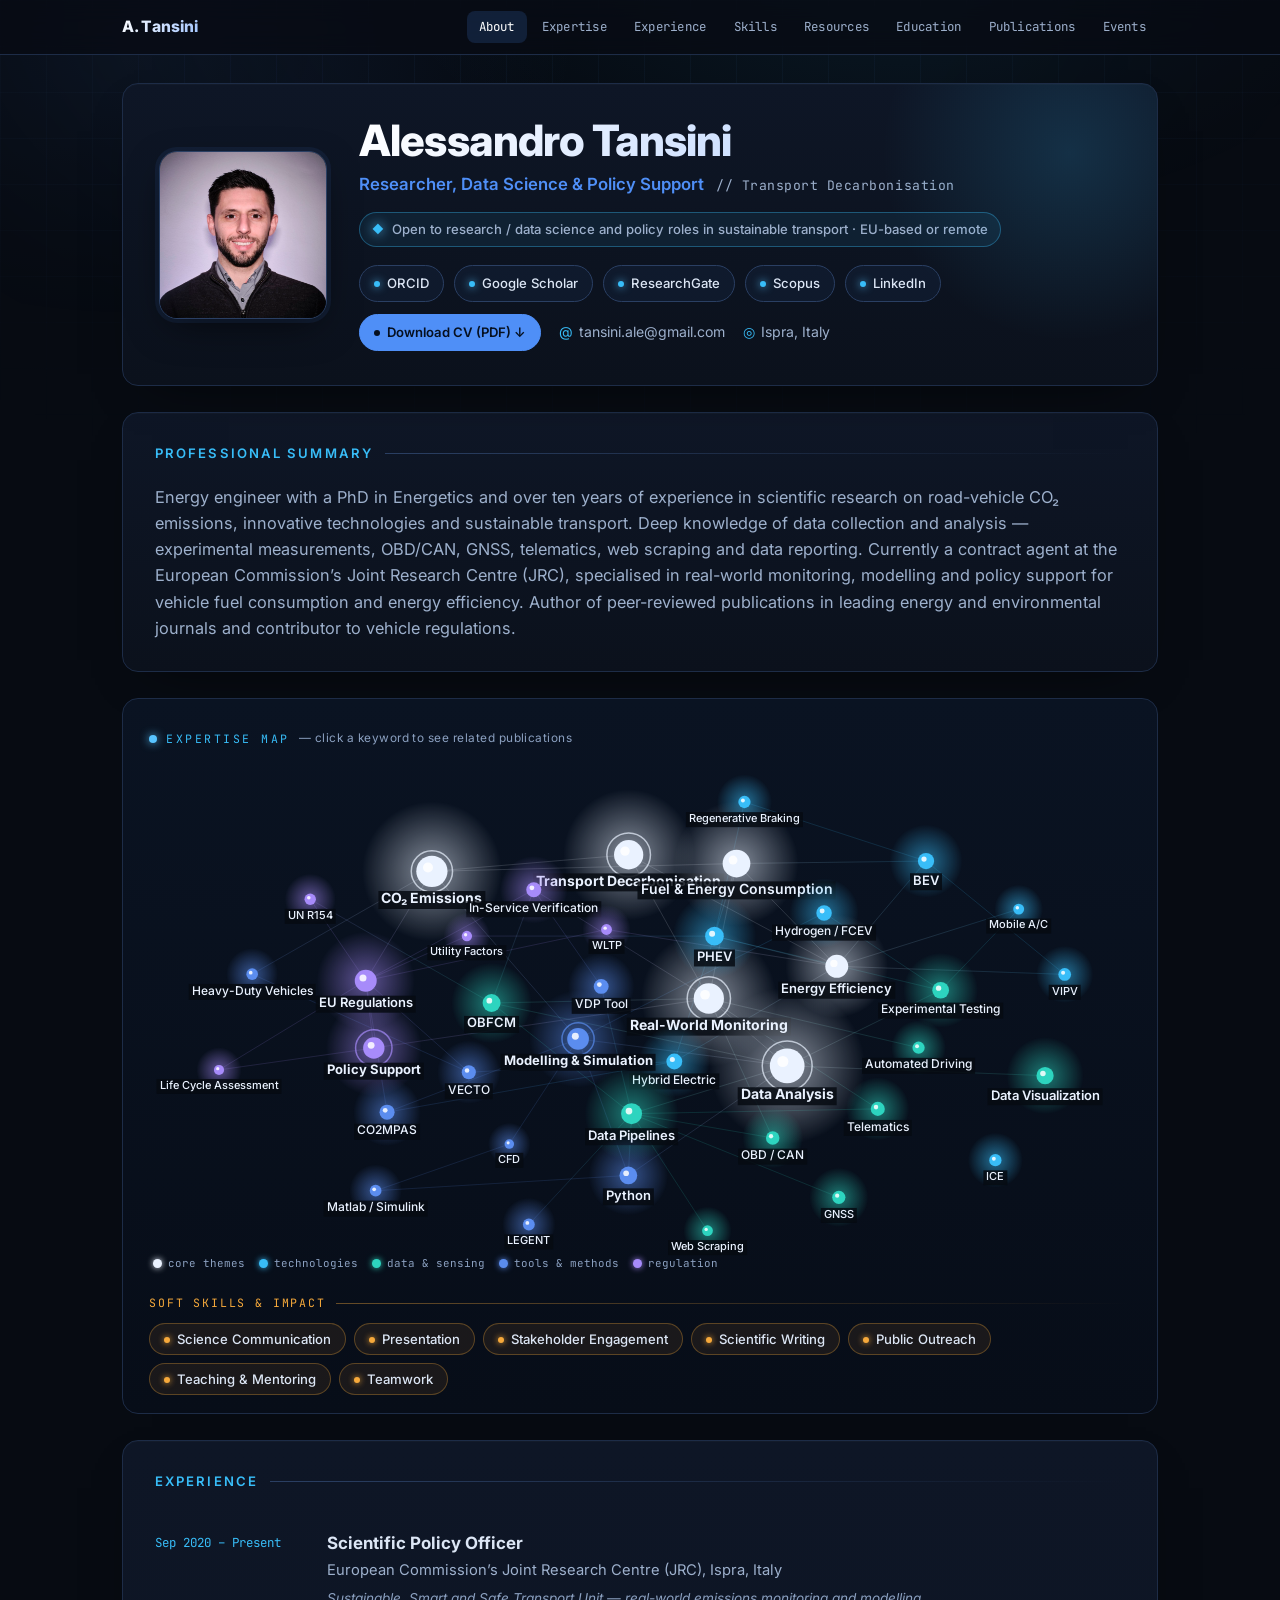
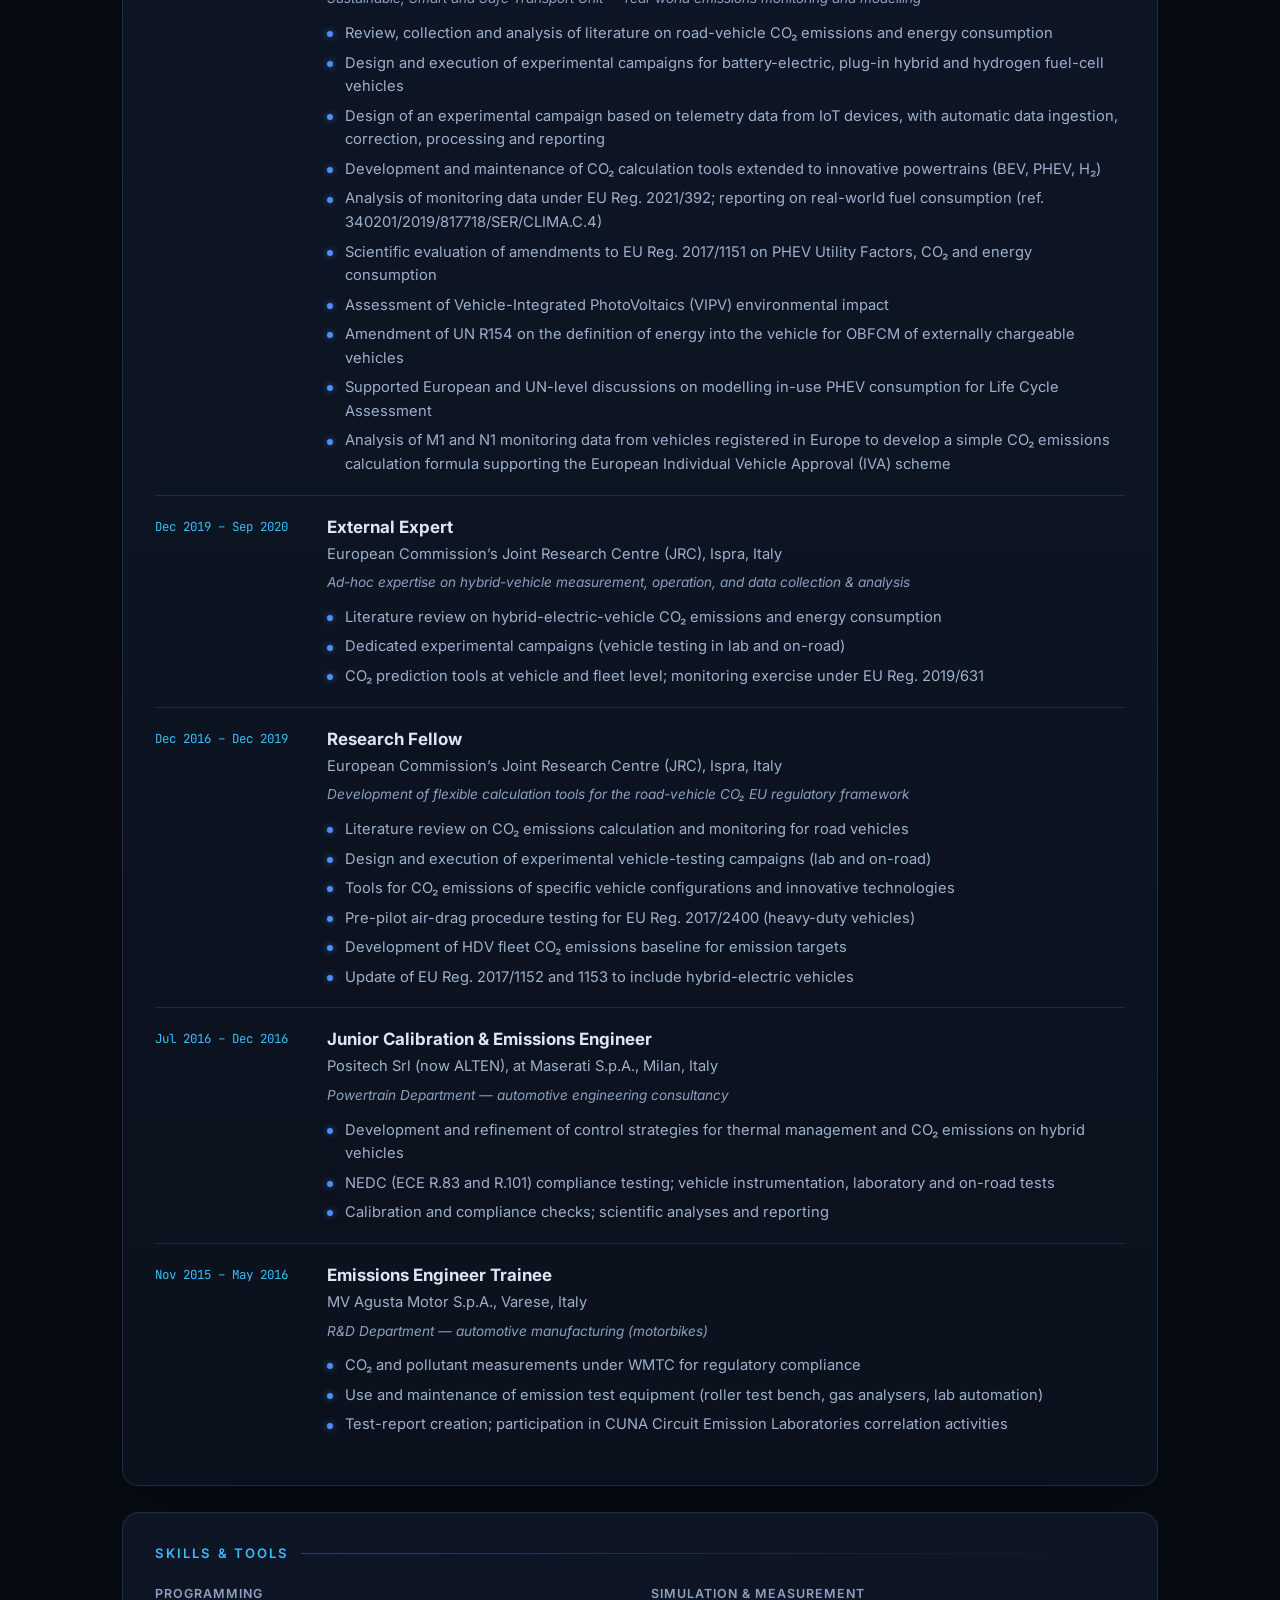
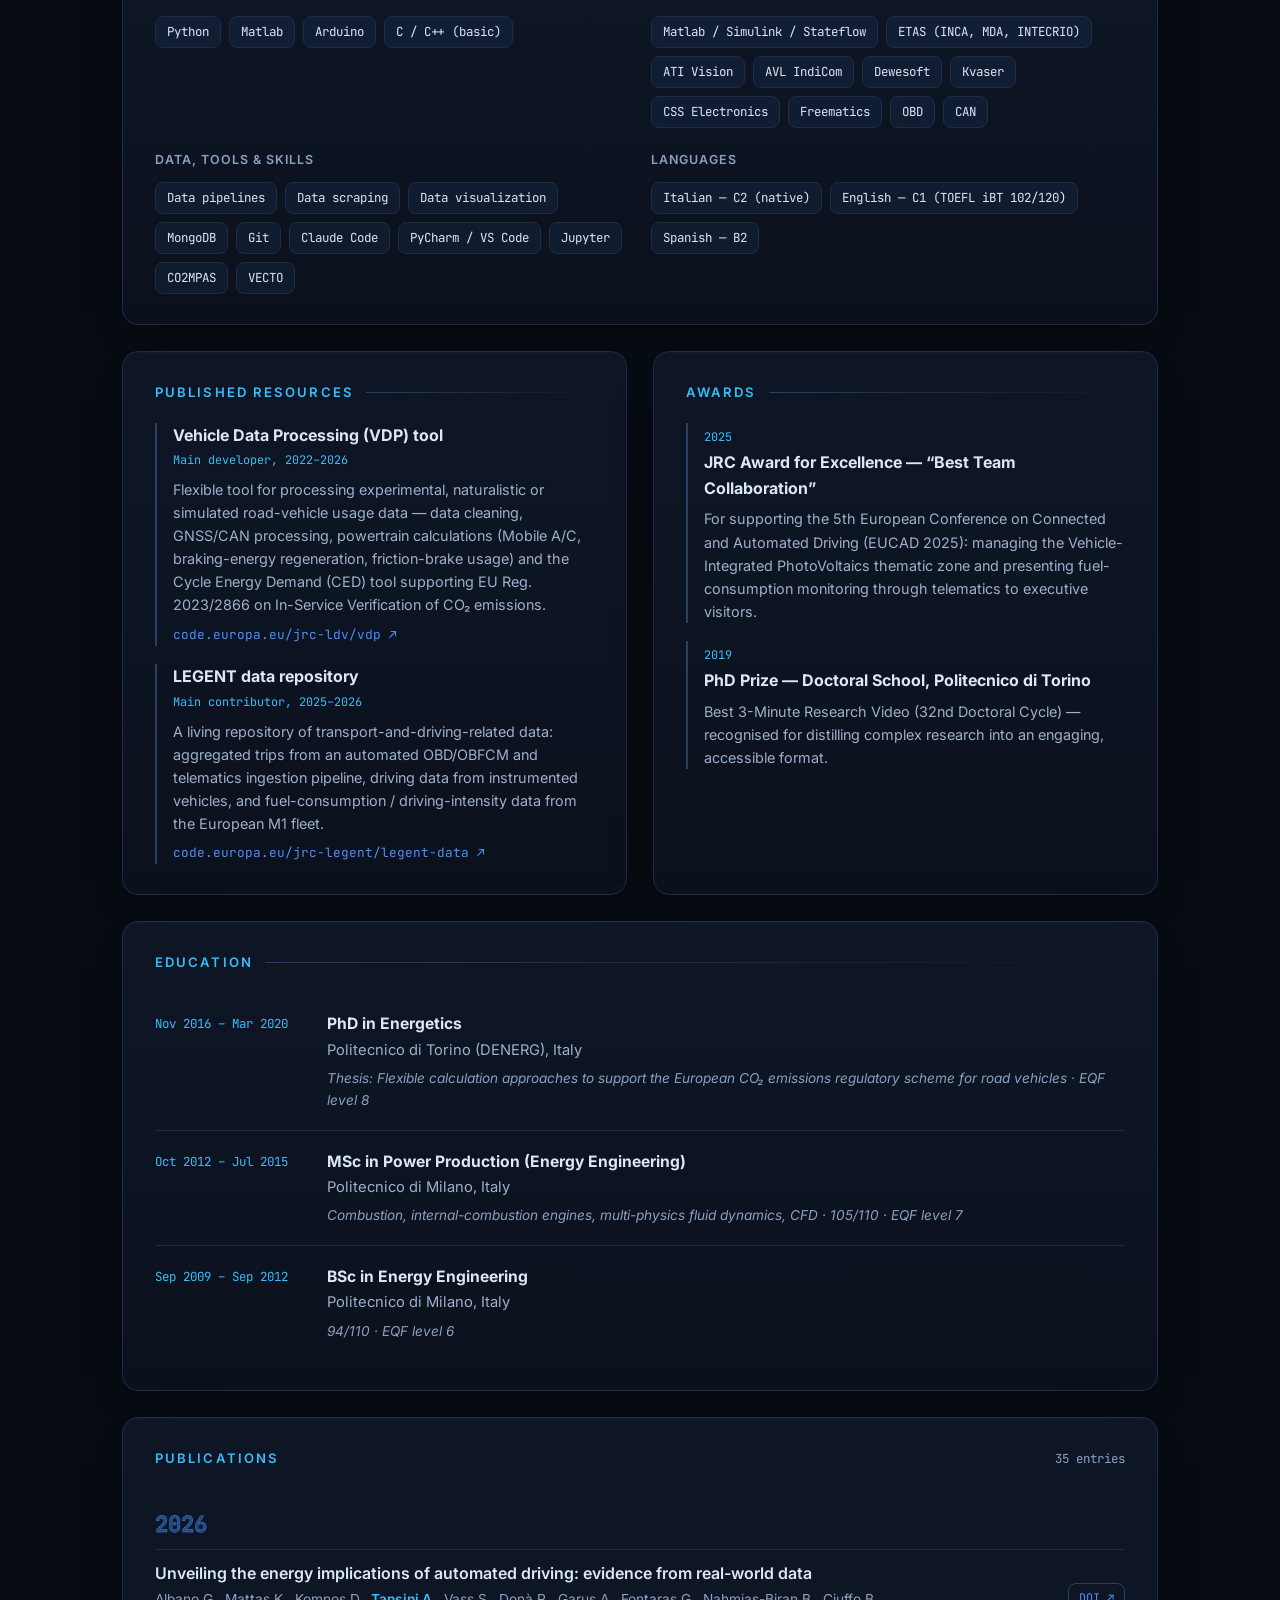
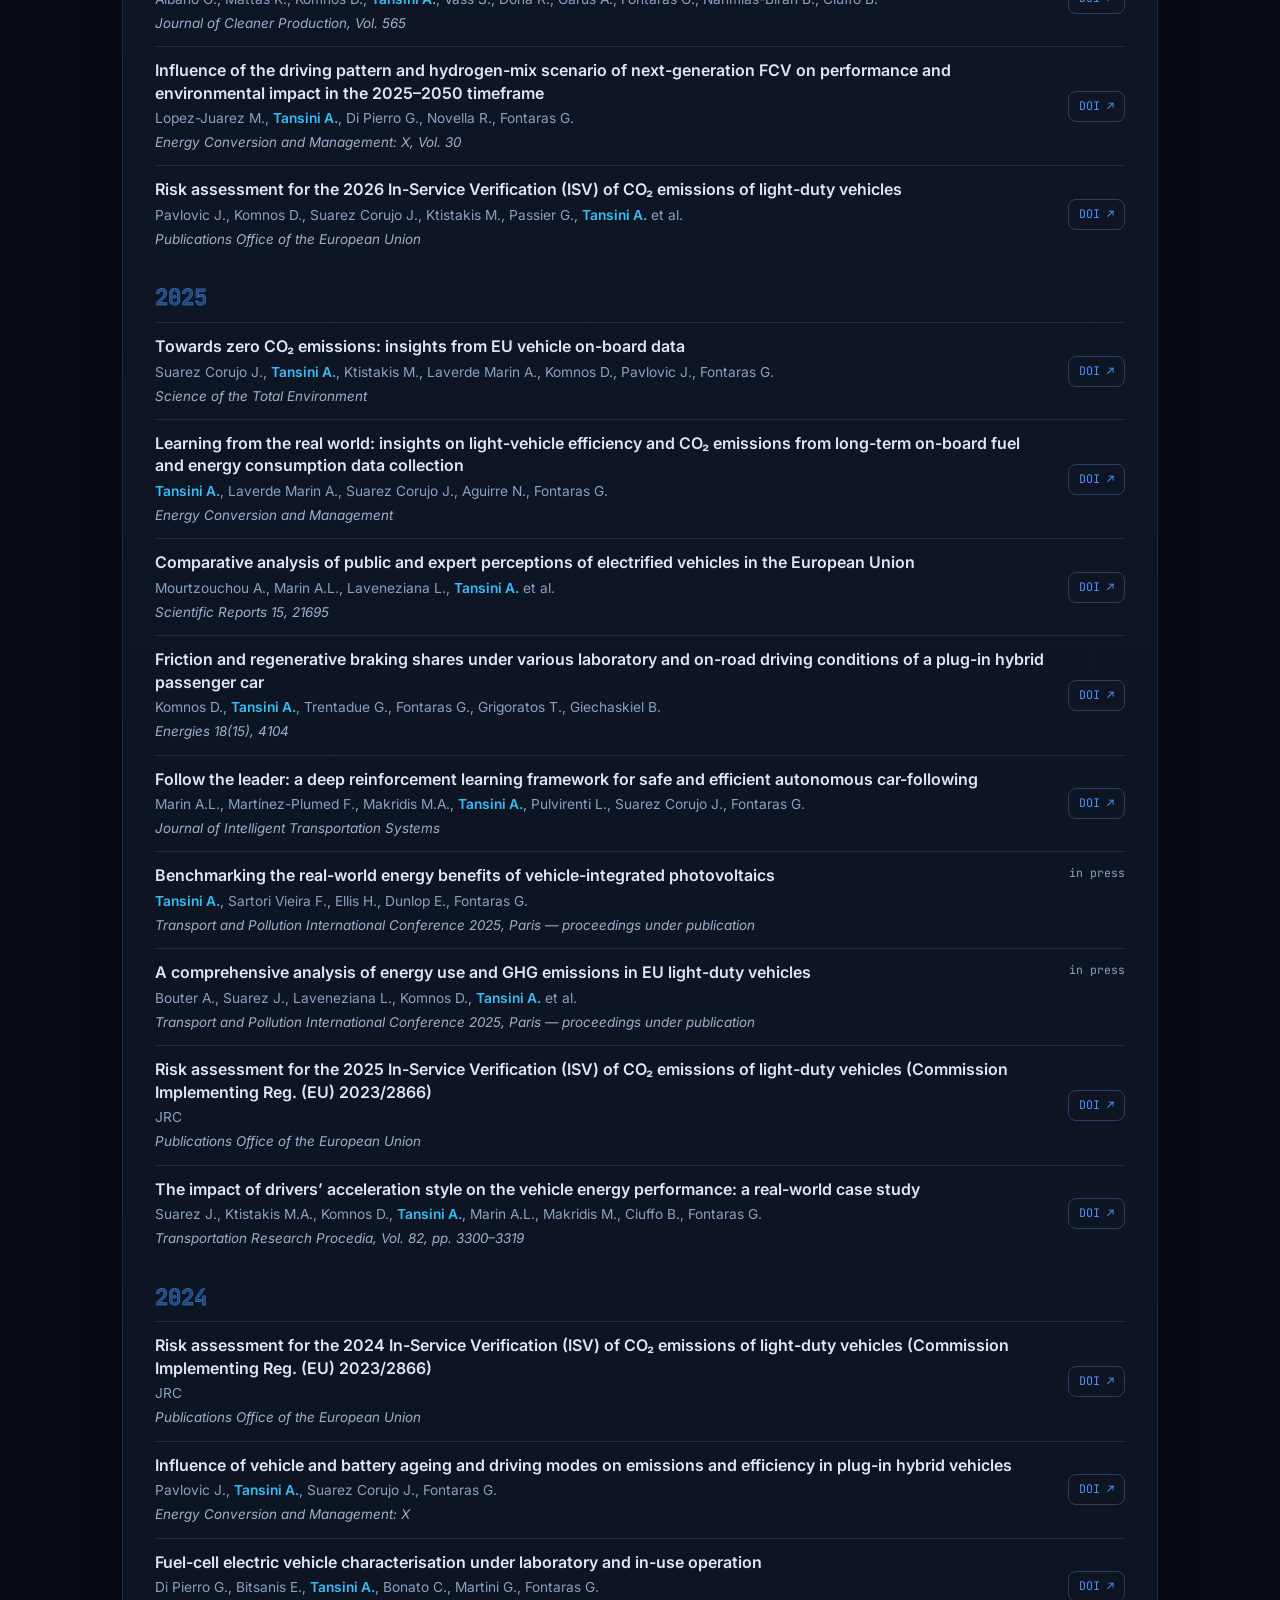
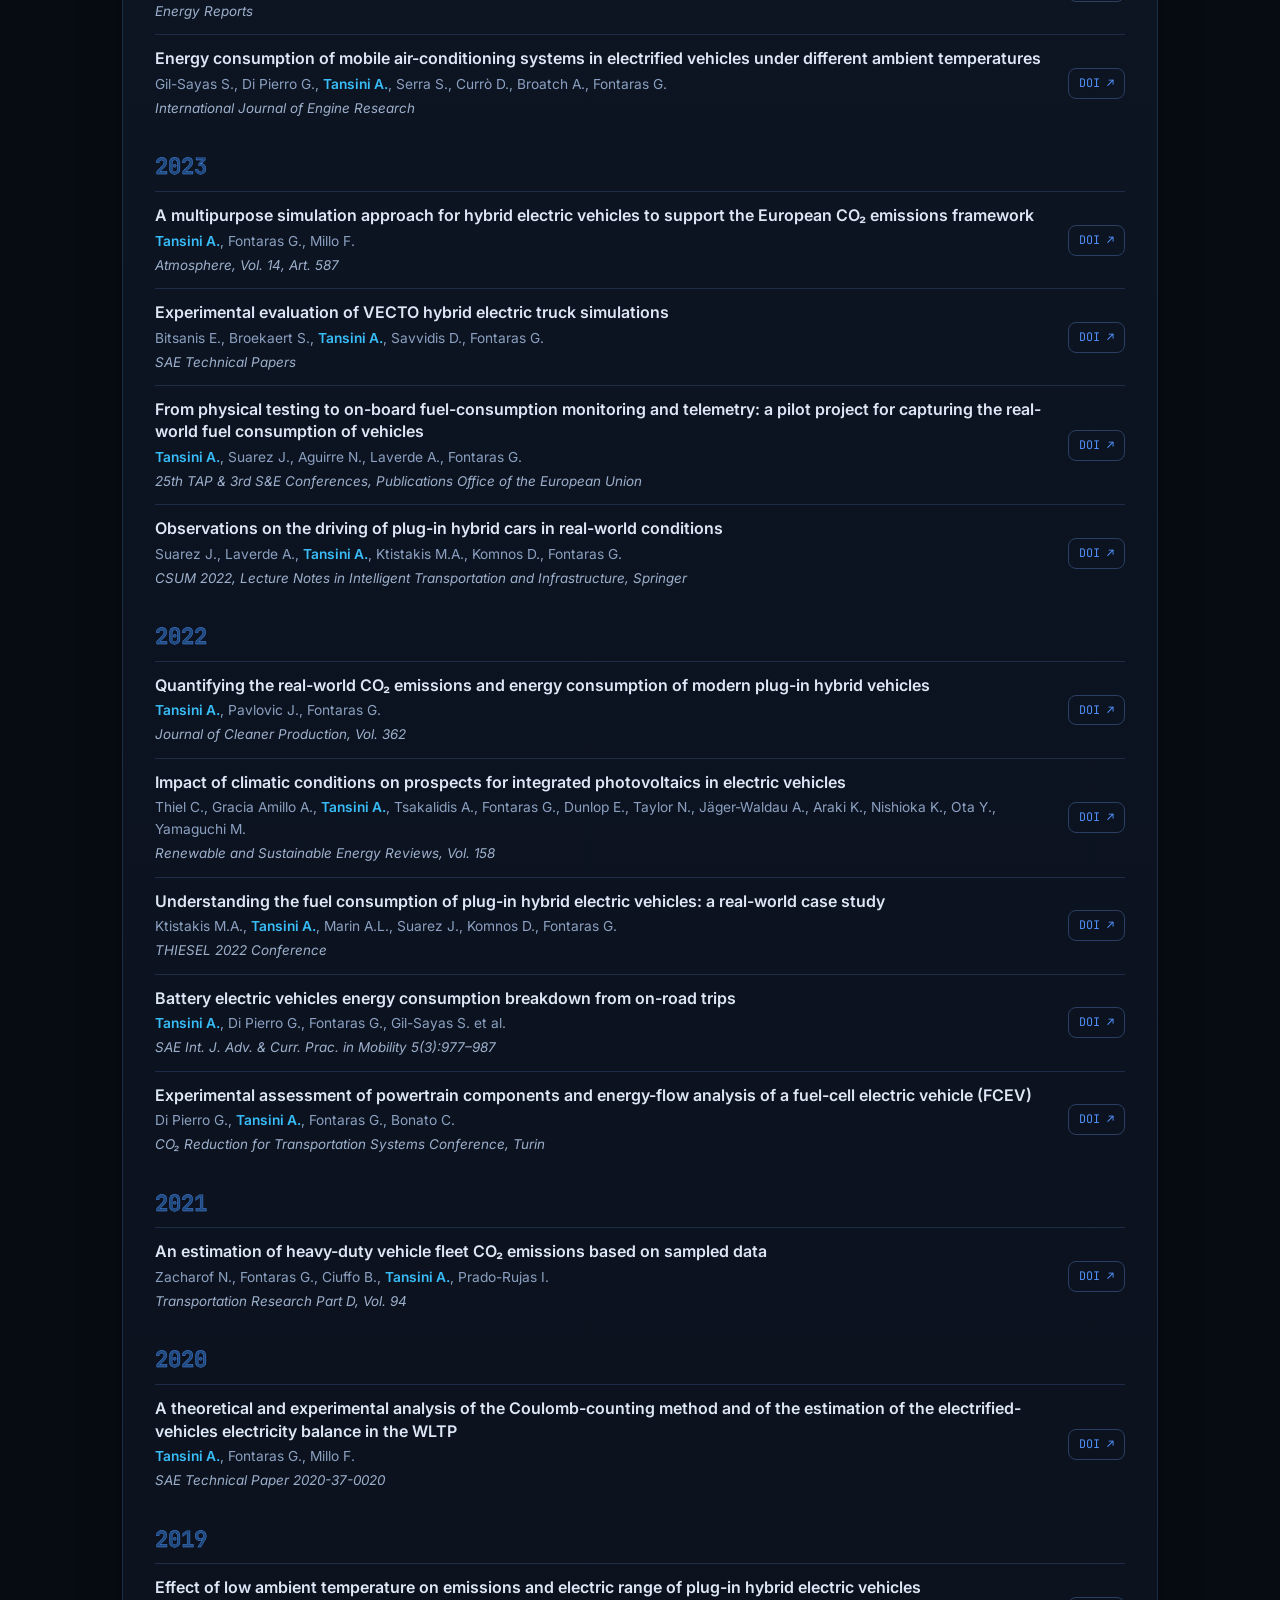
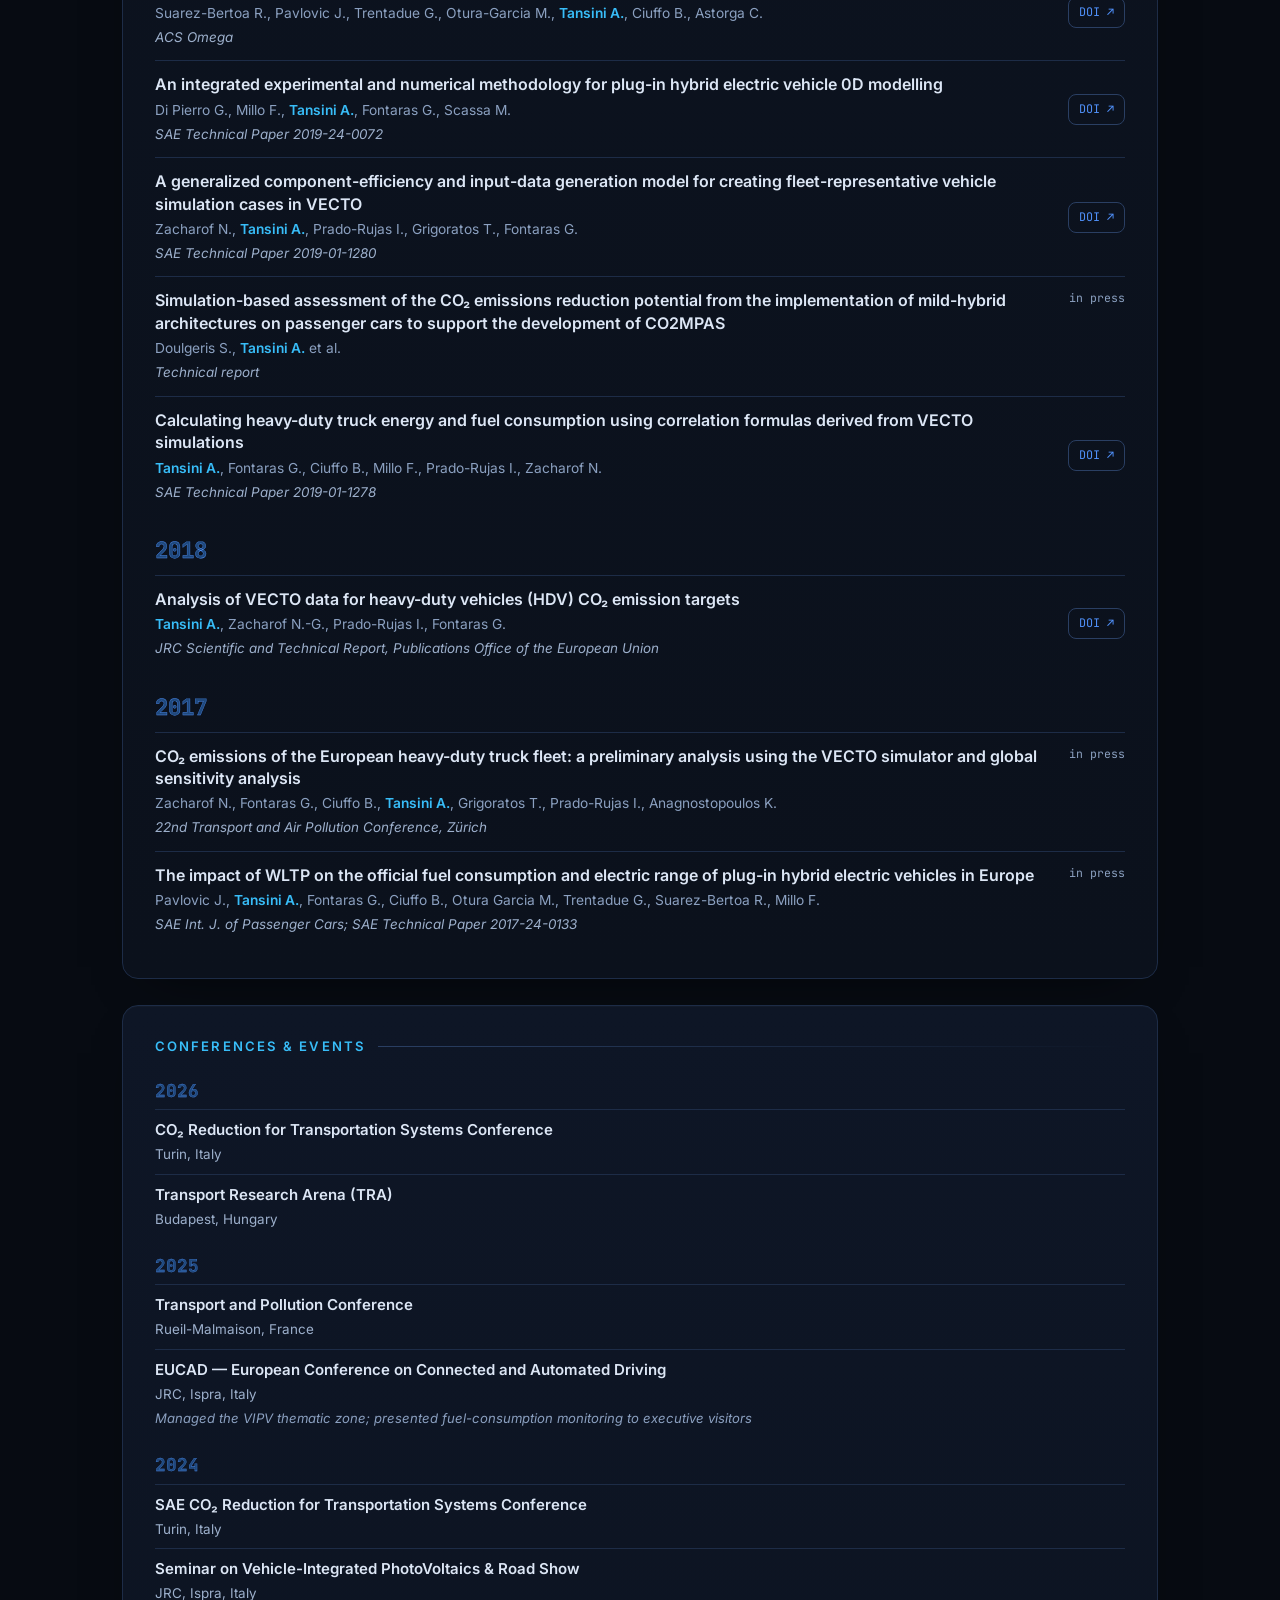
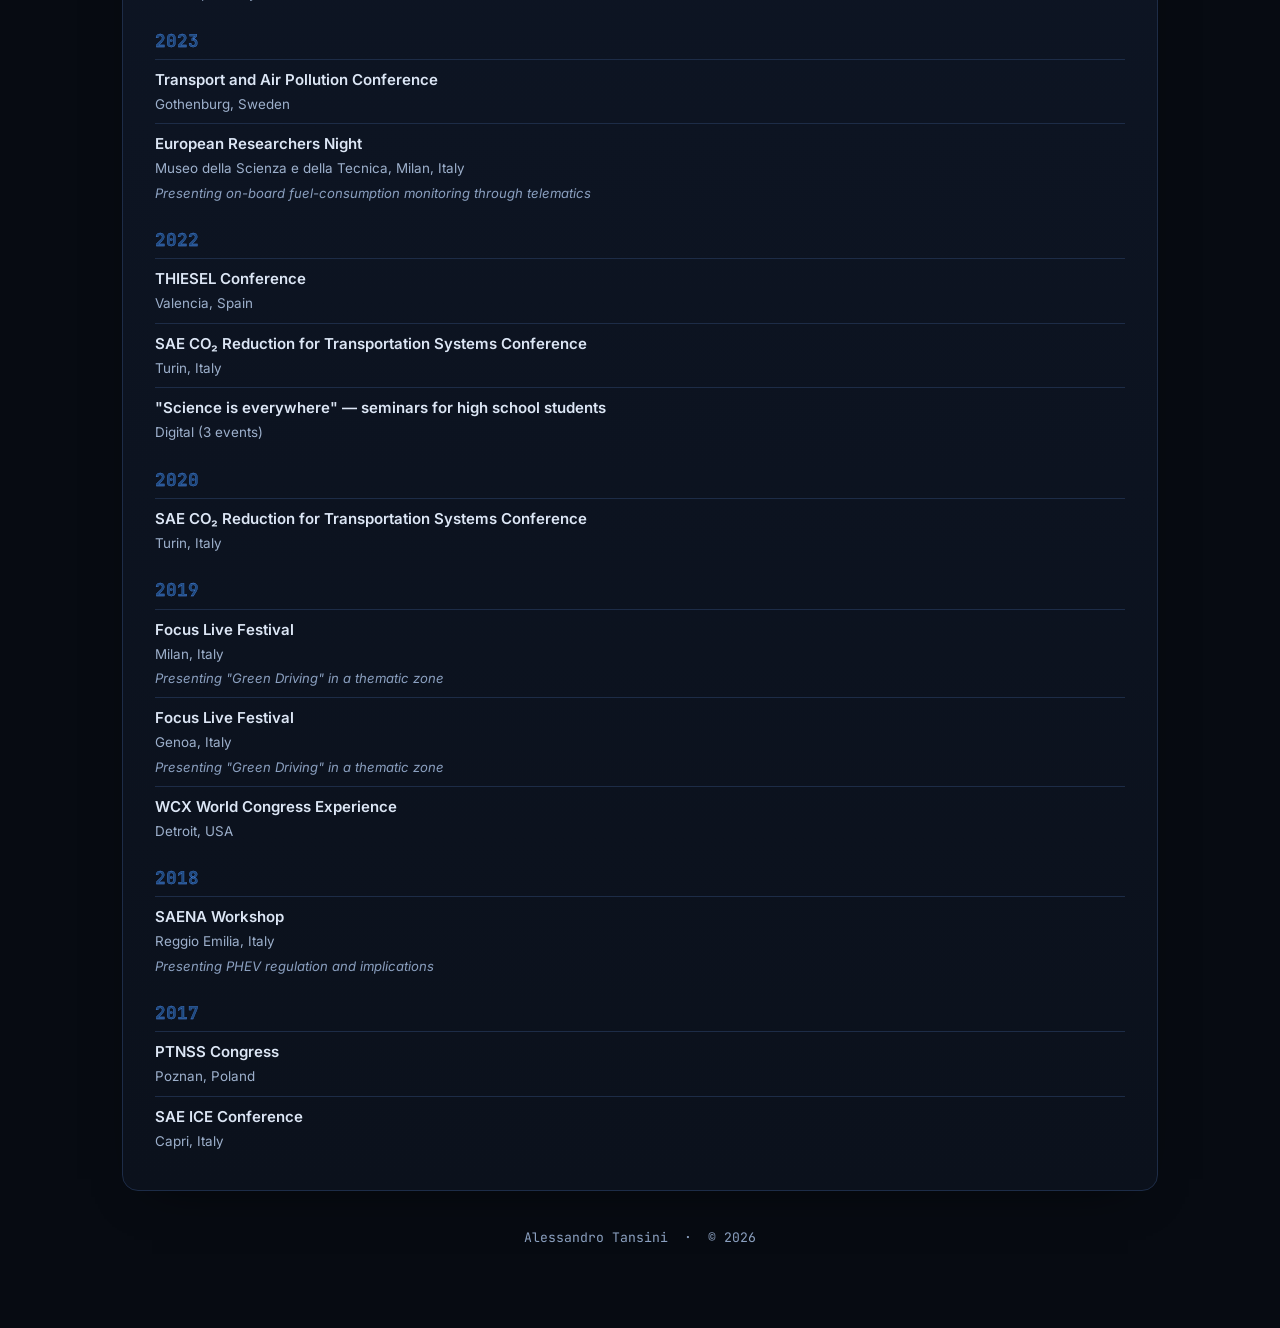
==== commit c6a9e2b9: "Update current role, add open-to-work line, Download CV button; rebrand to Data Science - Experience" ====
--- a/index.html
+++ b/index.html
@@ -16,13 +16,13 @@
       } catch (e) {}
     })();
   </script>
-  <title>Alessandro Tansini — Researcher, Data Analyst &amp; Policy Support</title>
-  <meta name="description" content="Alessandro Tansini — energy engineer, PhD, researcher and data analyst specialised in road-vehicle CO₂ emissions, real-world monitoring and transport decarbonisation." />
+  <title>Alessandro Tansini — Researcher, Data Science &amp; Policy Support</title>
+  <meta name="description" content="Alessandro Tansini — energy engineer, PhD, researcher and data scientist specialised in road-vehicle CO₂ emissions, real-world monitoring and transport decarbonisation." />
   <meta name="author" content="Alessandro Tansini" />
 
   <!-- Open Graph / social preview -->
-  <meta property="og:title" content="Alessandro Tansini — Researcher &amp; Data Analyst" />
-  <meta property="og:description" content="Transport decarbonisation · real-world vehicle CO₂ monitoring · data analysis · policy support." />
+  <meta property="og:title" content="Alessandro Tansini — Researcher &amp; Data Scientist" />
+  <meta property="og:description" content="Transport decarbonisation · real-world vehicle CO₂ monitoring · data science · policy support." />
   <meta property="og:type" content="website" />
   <meta property="og:image" content="https://tansial.github.io/my_website/assets/photo.png" />
   <meta property="og:url" content="https://tansial.github.io/my_website/" />
@@ -33,8 +33,8 @@
     "@context": "https://schema.org",
     "@type": "Person",
     "name": "Alessandro Tansini",
-    "jobTitle": "Researcher, Data Analyst & Policy Support",
-    "description": "Energy engineer, PhD, researcher and data analyst specialised in road-vehicle CO₂ emissions, real-world monitoring and transport decarbonisation.",
+    "jobTitle": "Researcher, Data Science & Policy Support",
+    "description": "Energy engineer, PhD, researcher and data scientist specialised in road-vehicle CO₂ emissions, real-world monitoring and transport decarbonisation.",
     "url": "https://tansial.github.io/my_website/",
     "image": "https://tansial.github.io/my_website/assets/photo.png",
     "email": "mailto:tansini.ale@gmail.com",
@@ -59,14 +59,14 @@
         "name": "Politecnico di Milano"
       }
     ],
-    "knowsAbout": ["CO₂ emissions", "transport decarbonisation", "real-world monitoring", "data analysis", "policy support", "vehicle energy efficiency"]
+    "knowsAbout": ["CO₂ emissions", "transport decarbonisation", "real-world monitoring", "data science", "policy support", "vehicle energy efficiency"]
   }
   </script>
 
   <link rel="preconnect" href="https://fonts.googleapis.com" />
   <link rel="preconnect" href="https://fonts.gstatic.com" crossorigin />
   <link href="https://fonts.googleapis.com/css2?family=Inter:wght@400;500;600;700;800&family=JetBrains+Mono:wght@400;500&display=swap" rel="stylesheet" />
-  <link rel="stylesheet" href="styles.css?v=14" />
+  <link rel="stylesheet" href="styles.css?v=17" />
 </head>
 <body>
   <div class="bg-grid" aria-hidden="true"></div>
@@ -163,9 +163,9 @@
     </footer>
   </main>
 
-  <script src="data.js?v=14"></script>
-  <script src="graph-alt-data.js?v=14"></script>
-  <script src="graph-engine.js?v=14"></script>
-  <script src="main.js?v=14"></script>
+  <script src="data.js?v=17"></script>
+  <script src="graph-alt-data.js?v=17"></script>
+  <script src="graph-engine.js?v=17"></script>
+  <script src="main.js?v=17"></script>
 </body>
 </html>
--- a/styles.css
+++ b/styles.css
@@ -11,7 +11,7 @@
   --border-2:  #2a3f63;
   --text:      #dce6f5;
   --text-dim:  #9db0cc;
-  --text-mute: #6c819f;
+  --text-mute: #8ba0c0;
   --brand:     #1F497D;
   --accent:    #4f8ff7;
   --accent-2:  #38bdf8;
@@ -196,11 +196,31 @@
   font-size: 1.05rem;
 }
 .hero-sub {
-  margin: 0;
+  margin-left: 8px;
   color: var(--text-dim);
   font-family: "JetBrains Mono", monospace;
   font-size: 0.82rem;
+  font-weight: 400;
   letter-spacing: 0.04em;
+  white-space: nowrap;
+}
+.hero-open {
+  margin: 12px 0 0;
+  display: inline-flex;
+  align-items: center;
+  gap: 8px;
+  padding: 6px 12px;
+  border: 1px solid rgba(56,189,248,0.35);
+  border-radius: 999px;
+  background: rgba(56,189,248,0.08);
+  color: var(--text-dim);
+  font-size: 0.82rem;
+  font-weight: 500;
+}
+.hero-open .ic {
+  color: var(--accent-2);
+  font-size: 0.7rem;
+  filter: drop-shadow(0 0 6px var(--glow));
 }
 .hero-meta {
   margin: 16px 0 0;
@@ -220,6 +240,14 @@
   flex-wrap: wrap;
   gap: 10px;
 }
+.hero-cv {
+  display: flex;
+  flex-wrap: wrap;
+  align-items: center;
+  gap: 10px 18px;
+  margin-top: 12px;
+}
+.hero-cv .hero-meta { margin: 0; }
 .chip-link {
   display: inline-flex;
   align-items: center;
@@ -245,6 +273,22 @@
   border-color: var(--accent);
   background: rgba(79,143,247,0.16);
   transform: translateY(-1px);
+}
+/* Primary "Download CV" action */
+.chip-cv {
+  background: var(--accent);
+  border-color: var(--accent);
+  color: #061020;
+  font-weight: 600;
+}
+.chip-cv::before {
+  background: #061020;
+  box-shadow: none;
+}
+.chip-cv:hover {
+  background: var(--accent-2);
+  border-color: var(--accent-2);
+  color: #061020;
 }
 
 /* ---------- Graph section ---------- */
@@ -635,7 +679,8 @@
   .wrap { padding: 26px 14px 60px; gap: 20px; }
   .card { padding: 24px 20px; }
   .hero { grid-template-columns: 1fr; text-align: center; justify-items: center; gap: 18px; }
-  .hero-meta, .hero-links { justify-content: center; }
+  .hero-meta, .hero-links, .hero-cv { justify-content: center; }
+  .hero-open { align-self: center; }
   .hero::before { display: none; }
   .skills { grid-template-columns: 1fr; }
   .two-col { grid-template-columns: 1fr; }
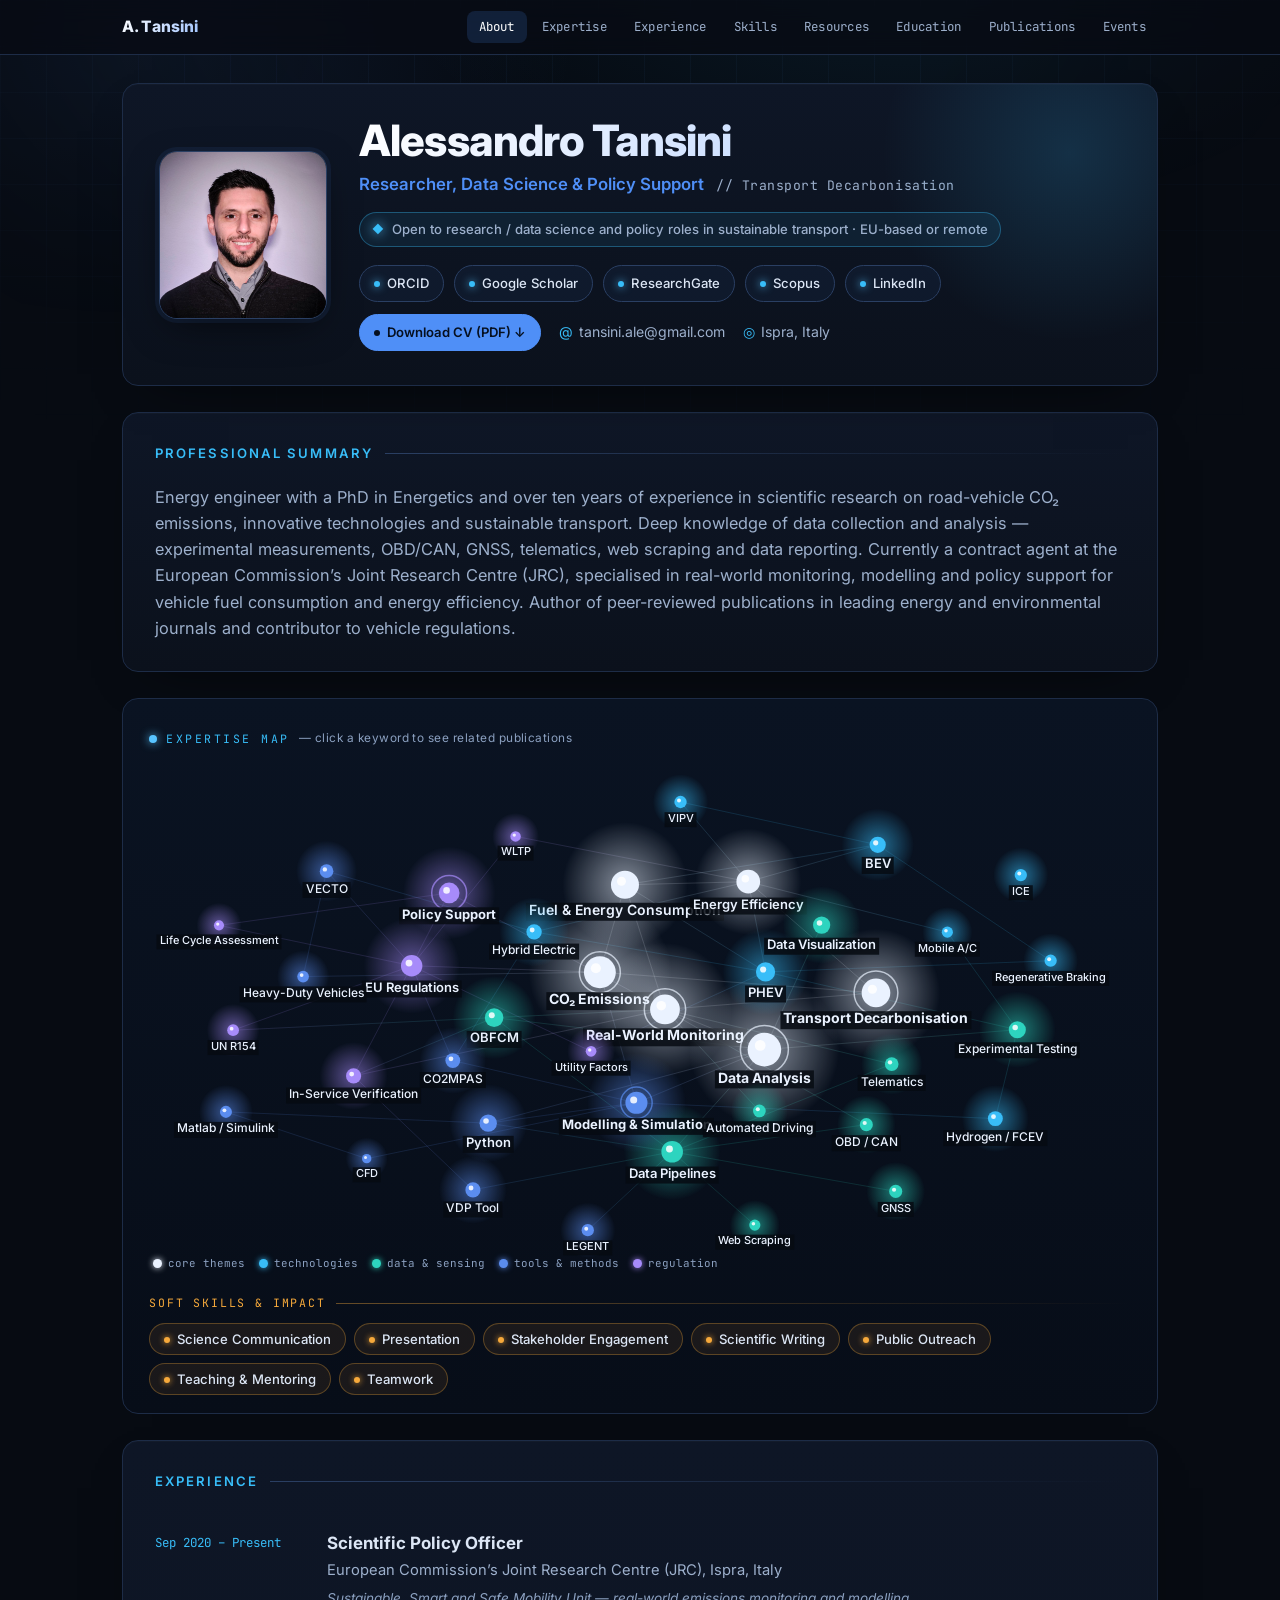
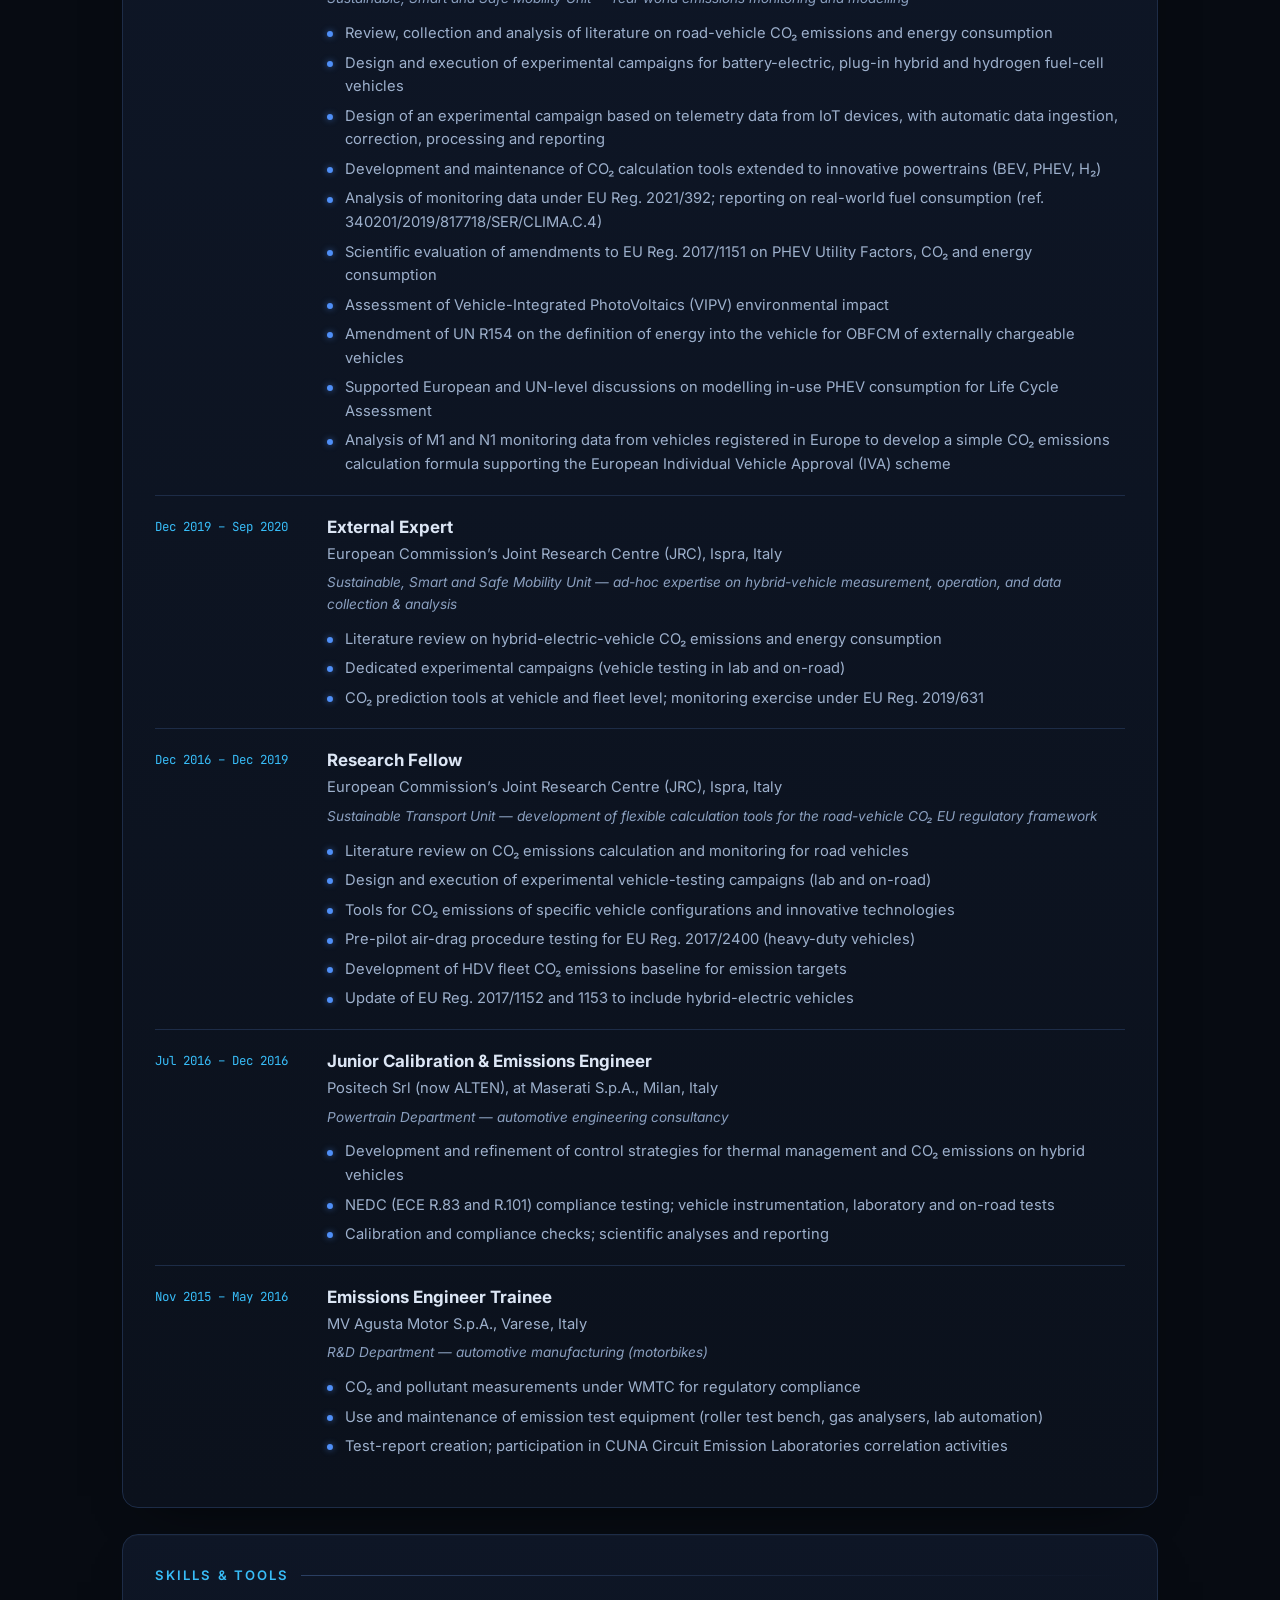
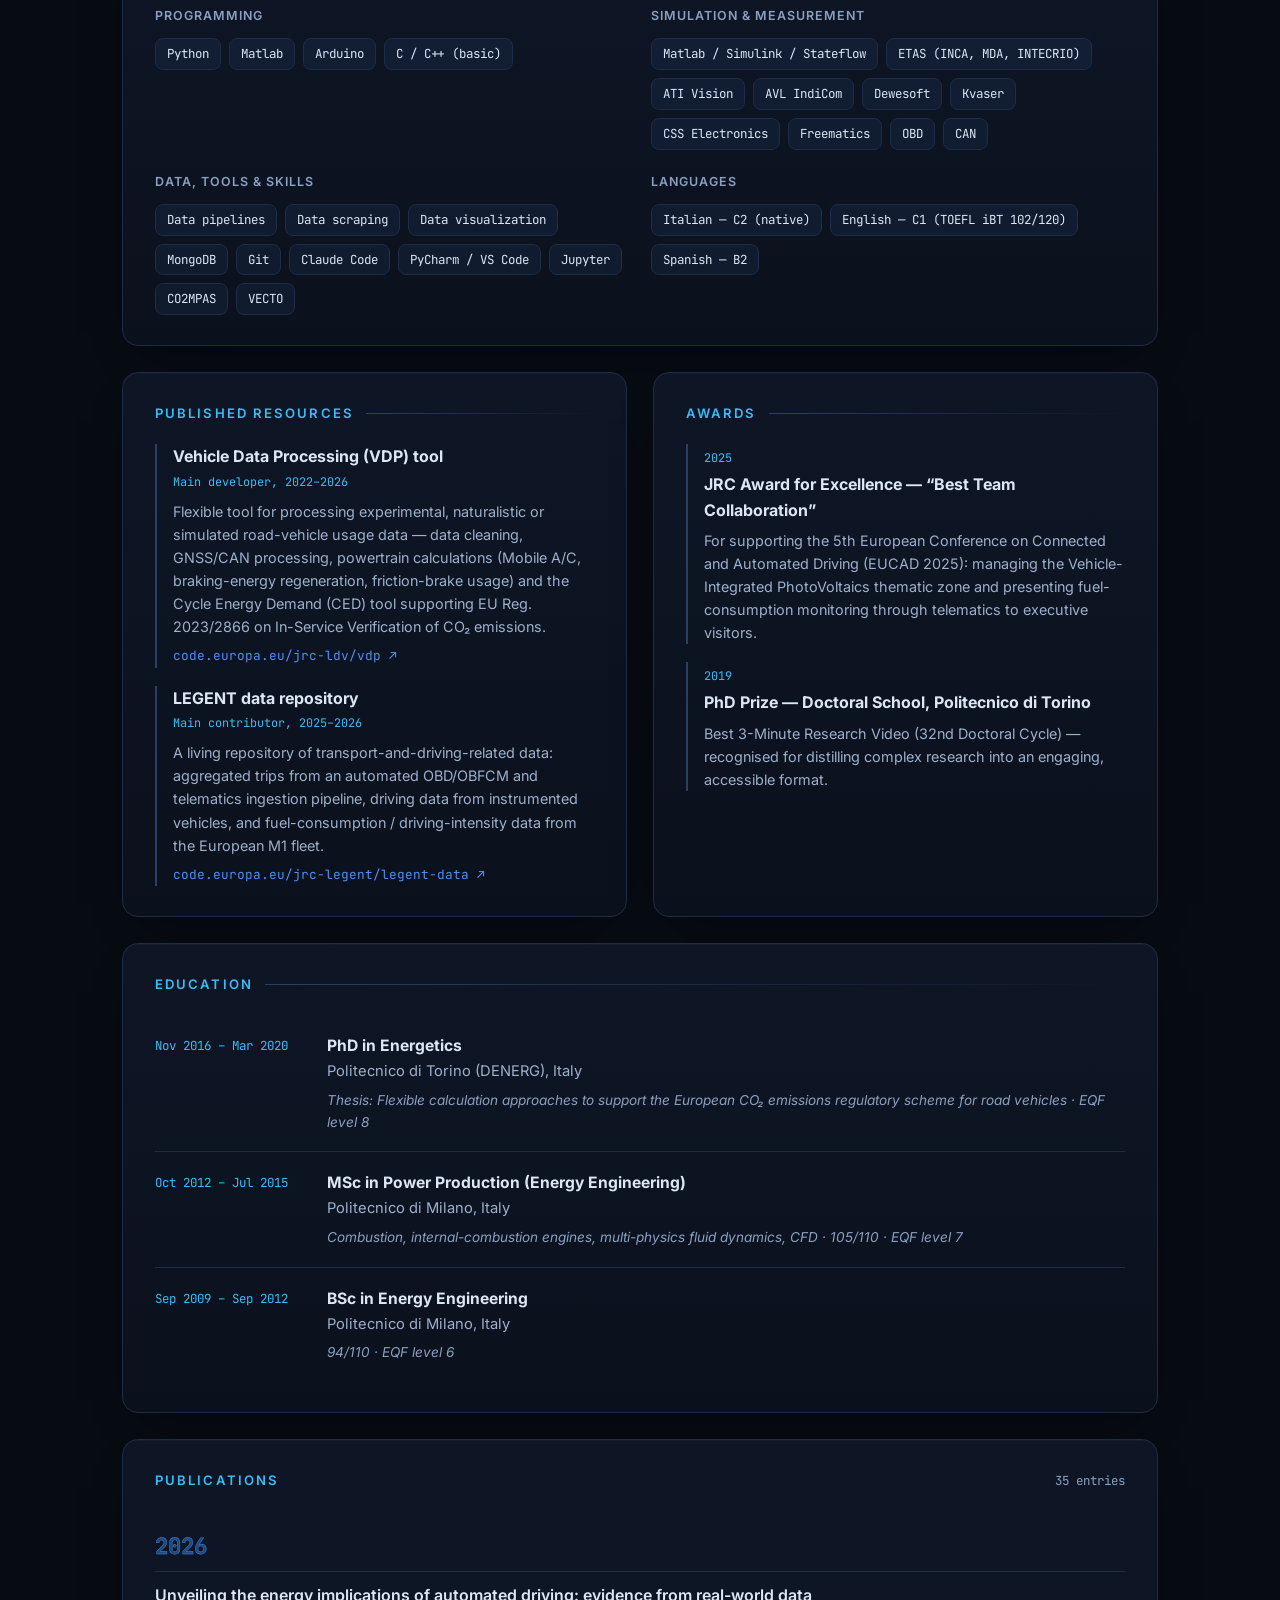
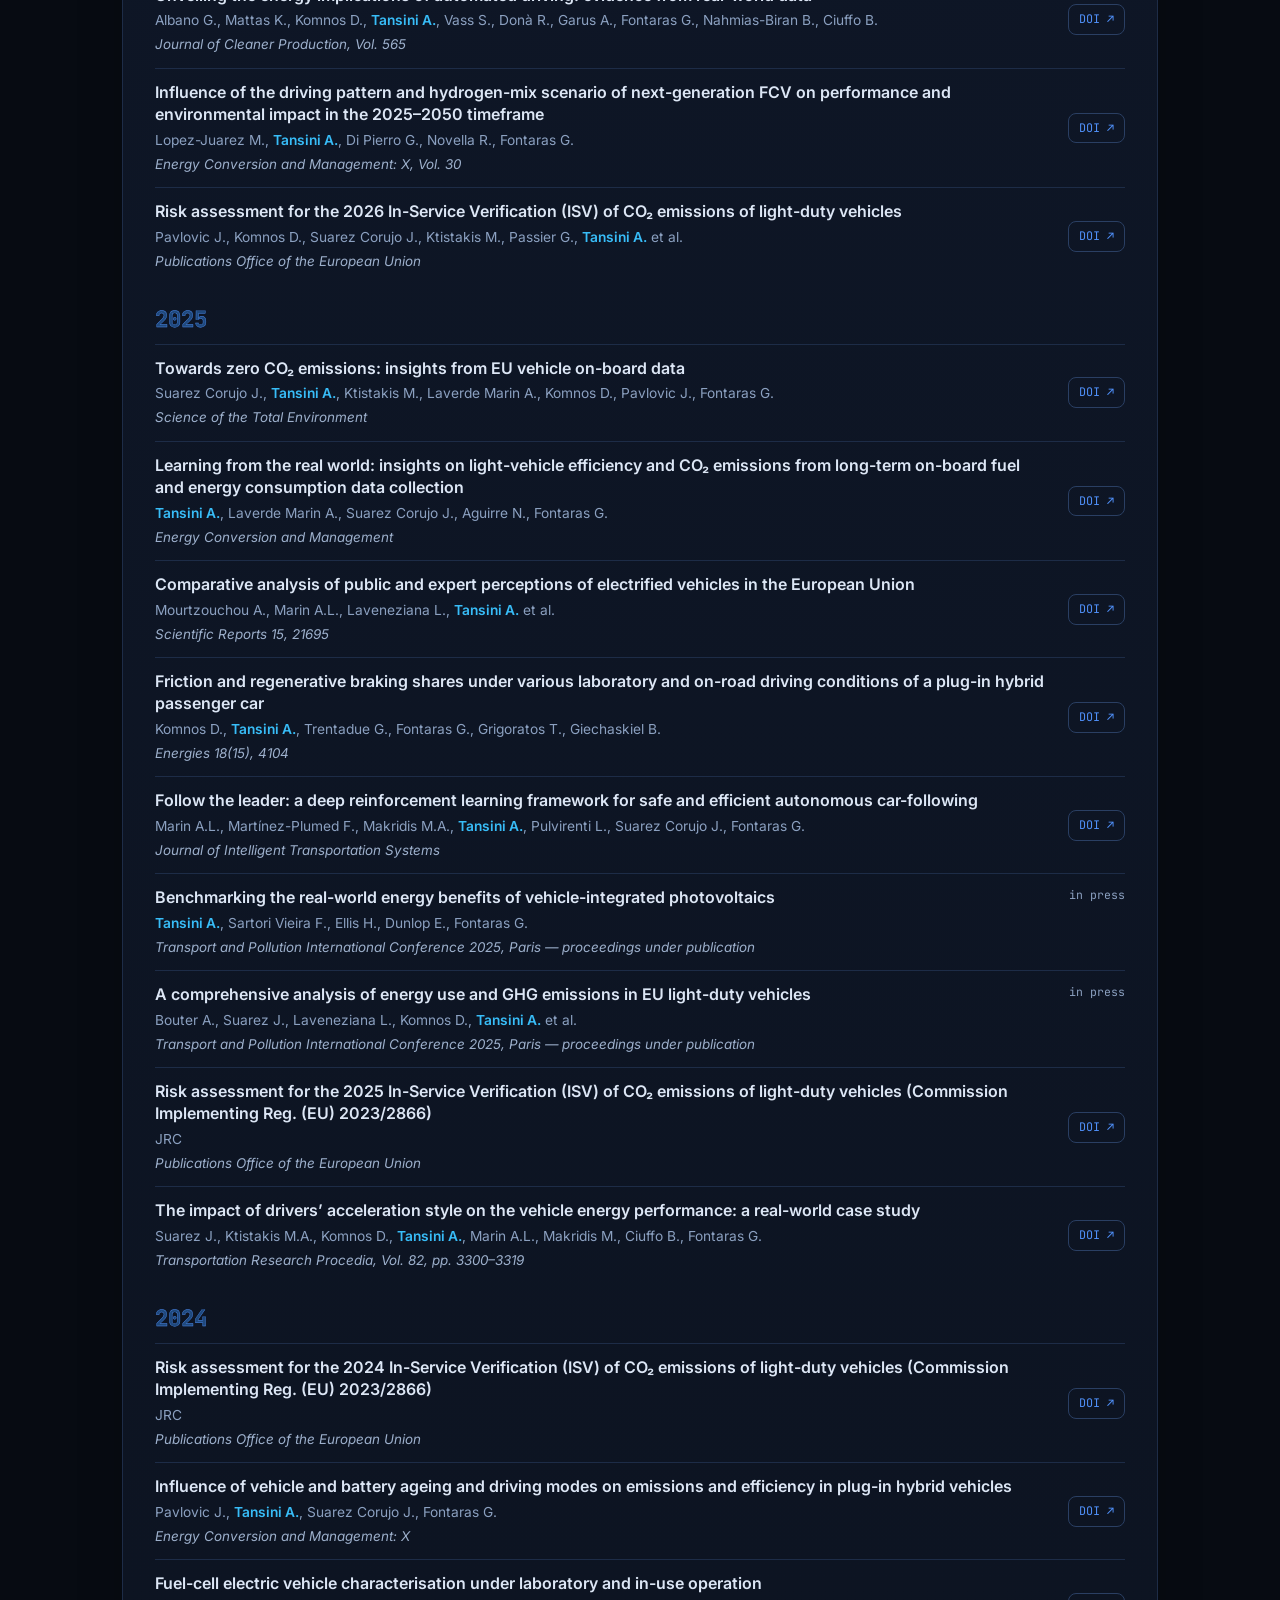
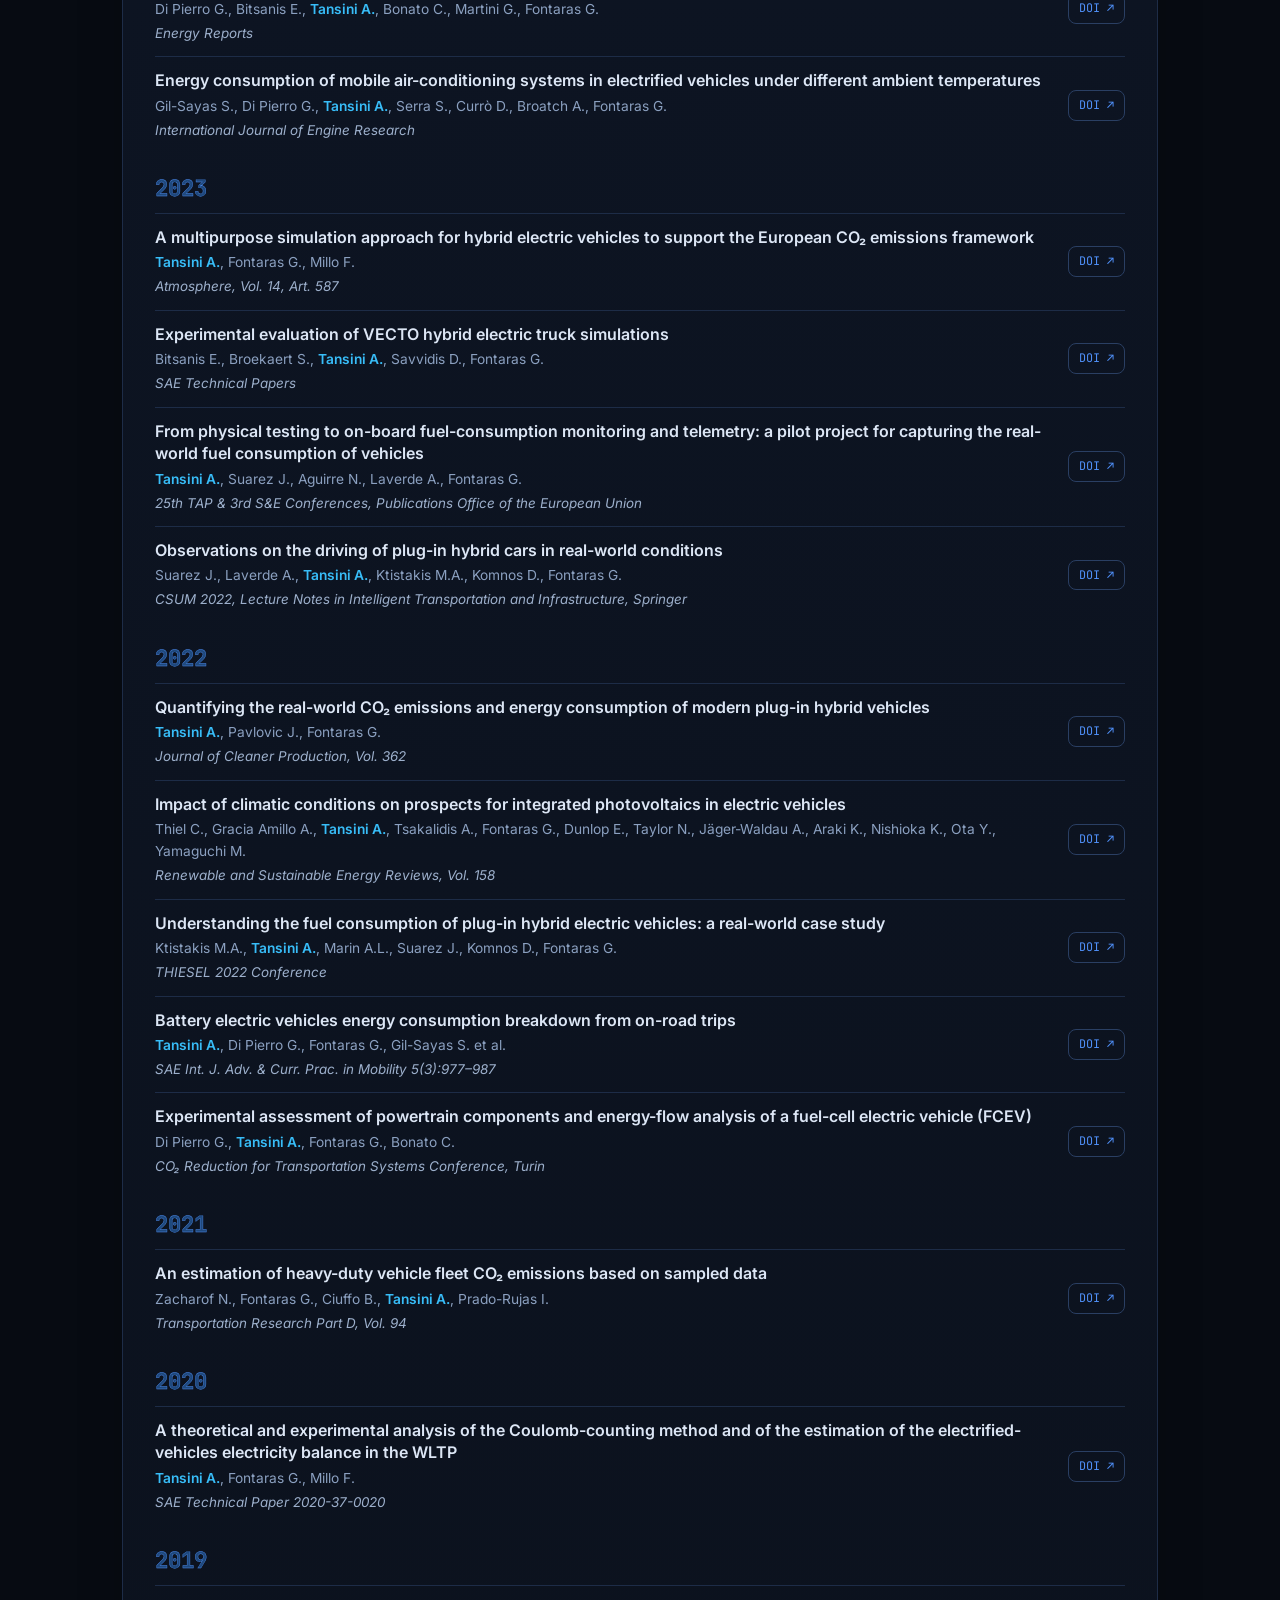
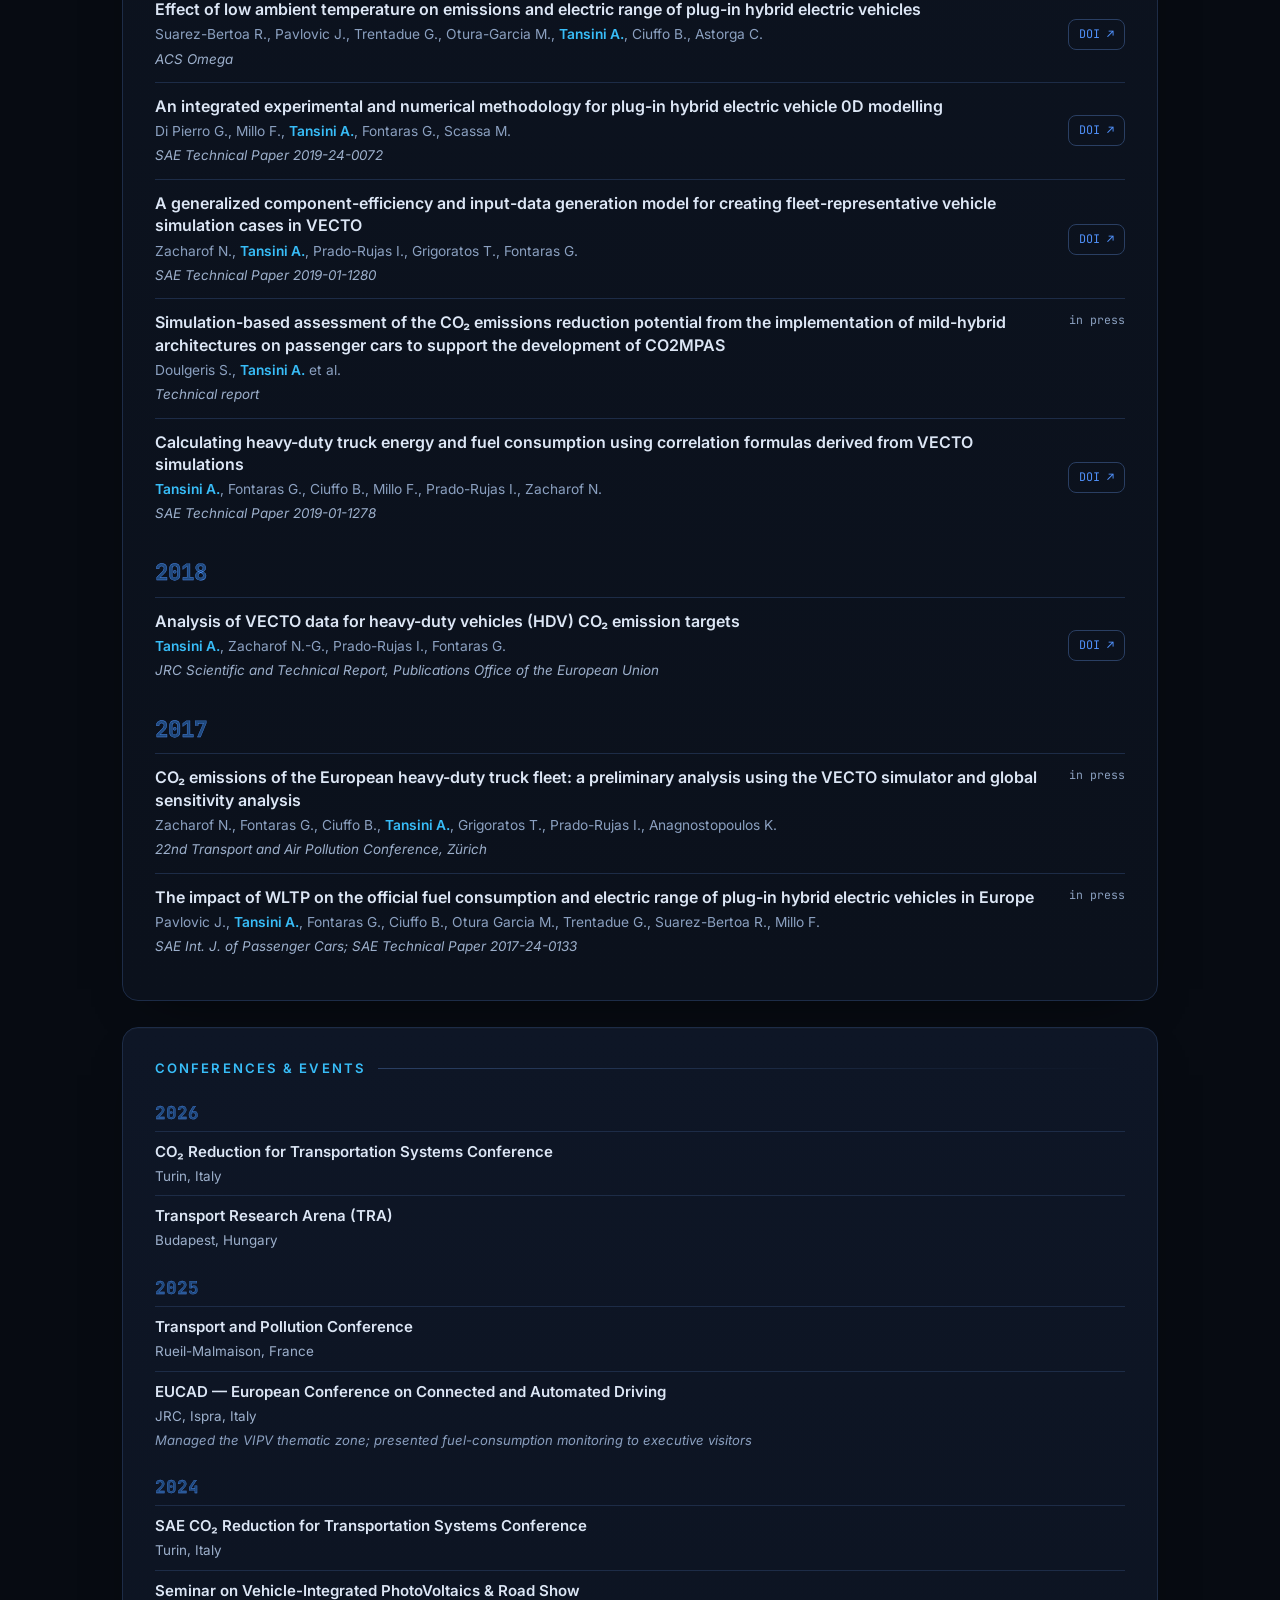
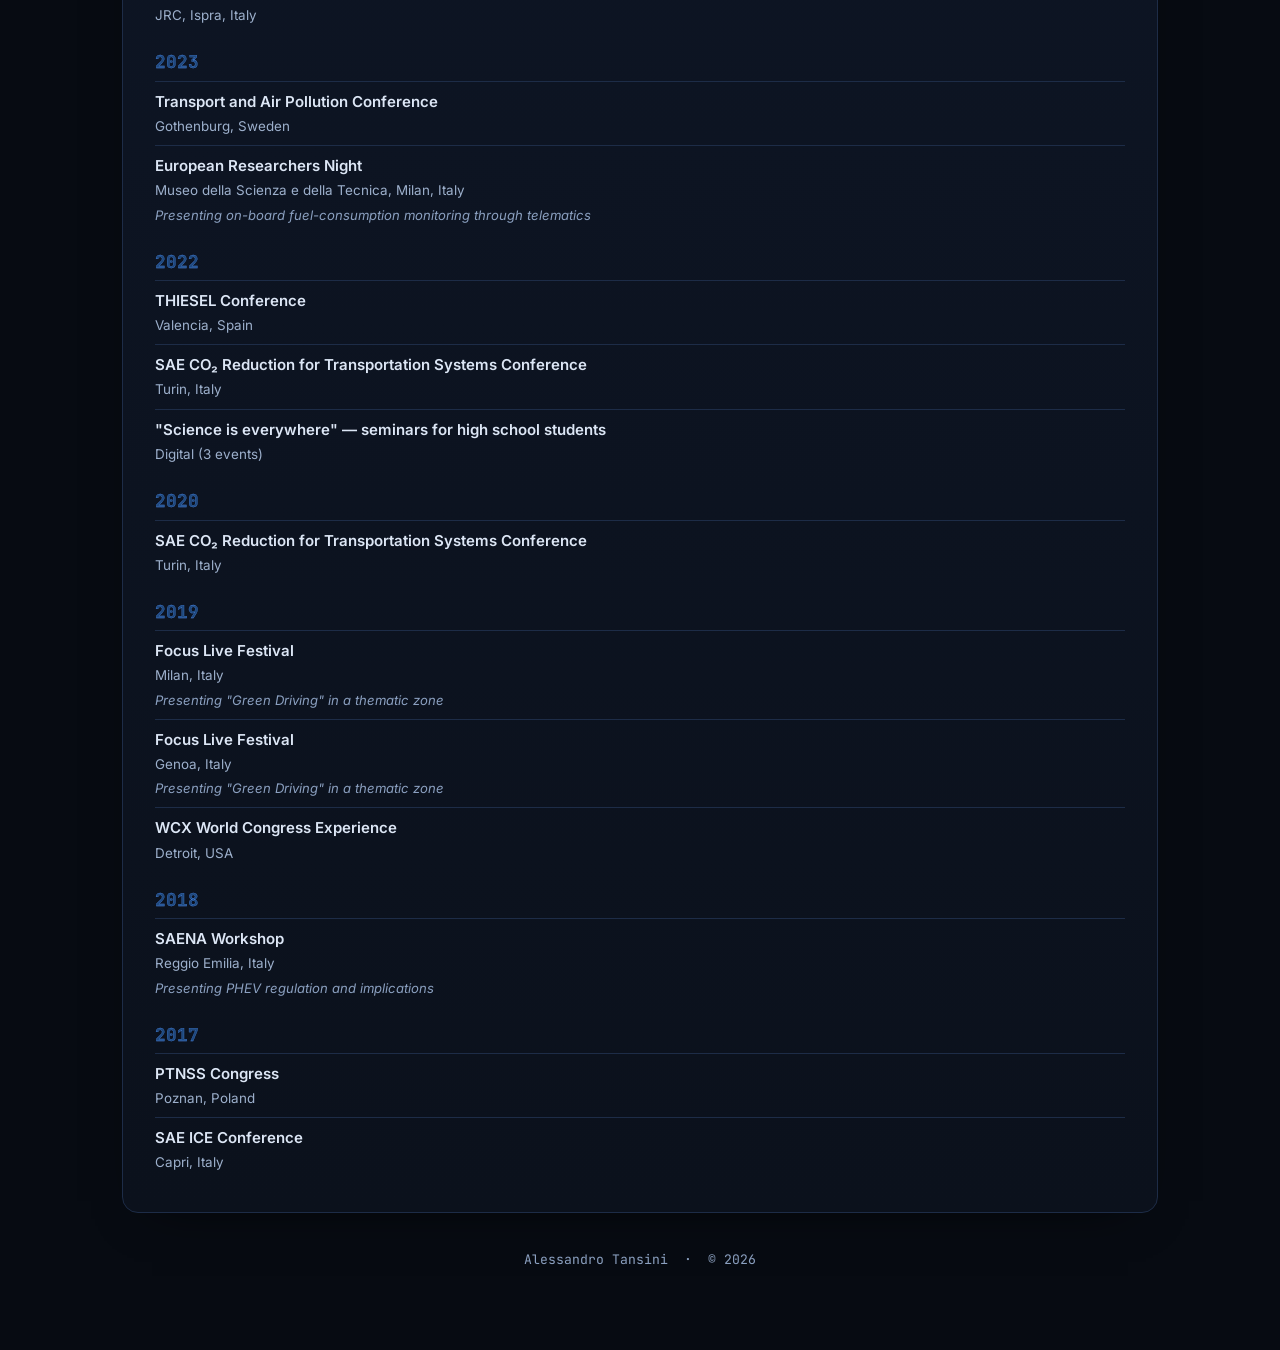
==== commit 52fc8662: "Update JRC unit names on experience entries; refresh CV PDF - Scientific Policy Officer: unit rename" ====
--- a/index.html
+++ b/index.html
@@ -66,7 +66,7 @@
   <link rel="preconnect" href="https://fonts.googleapis.com" />
   <link rel="preconnect" href="https://fonts.gstatic.com" crossorigin />
   <link href="https://fonts.googleapis.com/css2?family=Inter:wght@400;500;600;700;800&family=JetBrains+Mono:wght@400;500&display=swap" rel="stylesheet" />
-  <link rel="stylesheet" href="styles.css?v=17" />
+  <link rel="stylesheet" href="styles.css?v=18" />
 </head>
 <body>
   <div class="bg-grid" aria-hidden="true"></div>
@@ -163,9 +163,9 @@
     </footer>
   </main>
 
-  <script src="data.js?v=17"></script>
-  <script src="graph-alt-data.js?v=17"></script>
-  <script src="graph-engine.js?v=17"></script>
-  <script src="main.js?v=17"></script>
+  <script src="data.js?v=18"></script>
+  <script src="graph-alt-data.js?v=18"></script>
+  <script src="graph-engine.js?v=18"></script>
+  <script src="main.js?v=18"></script>
 </body>
 </html>
